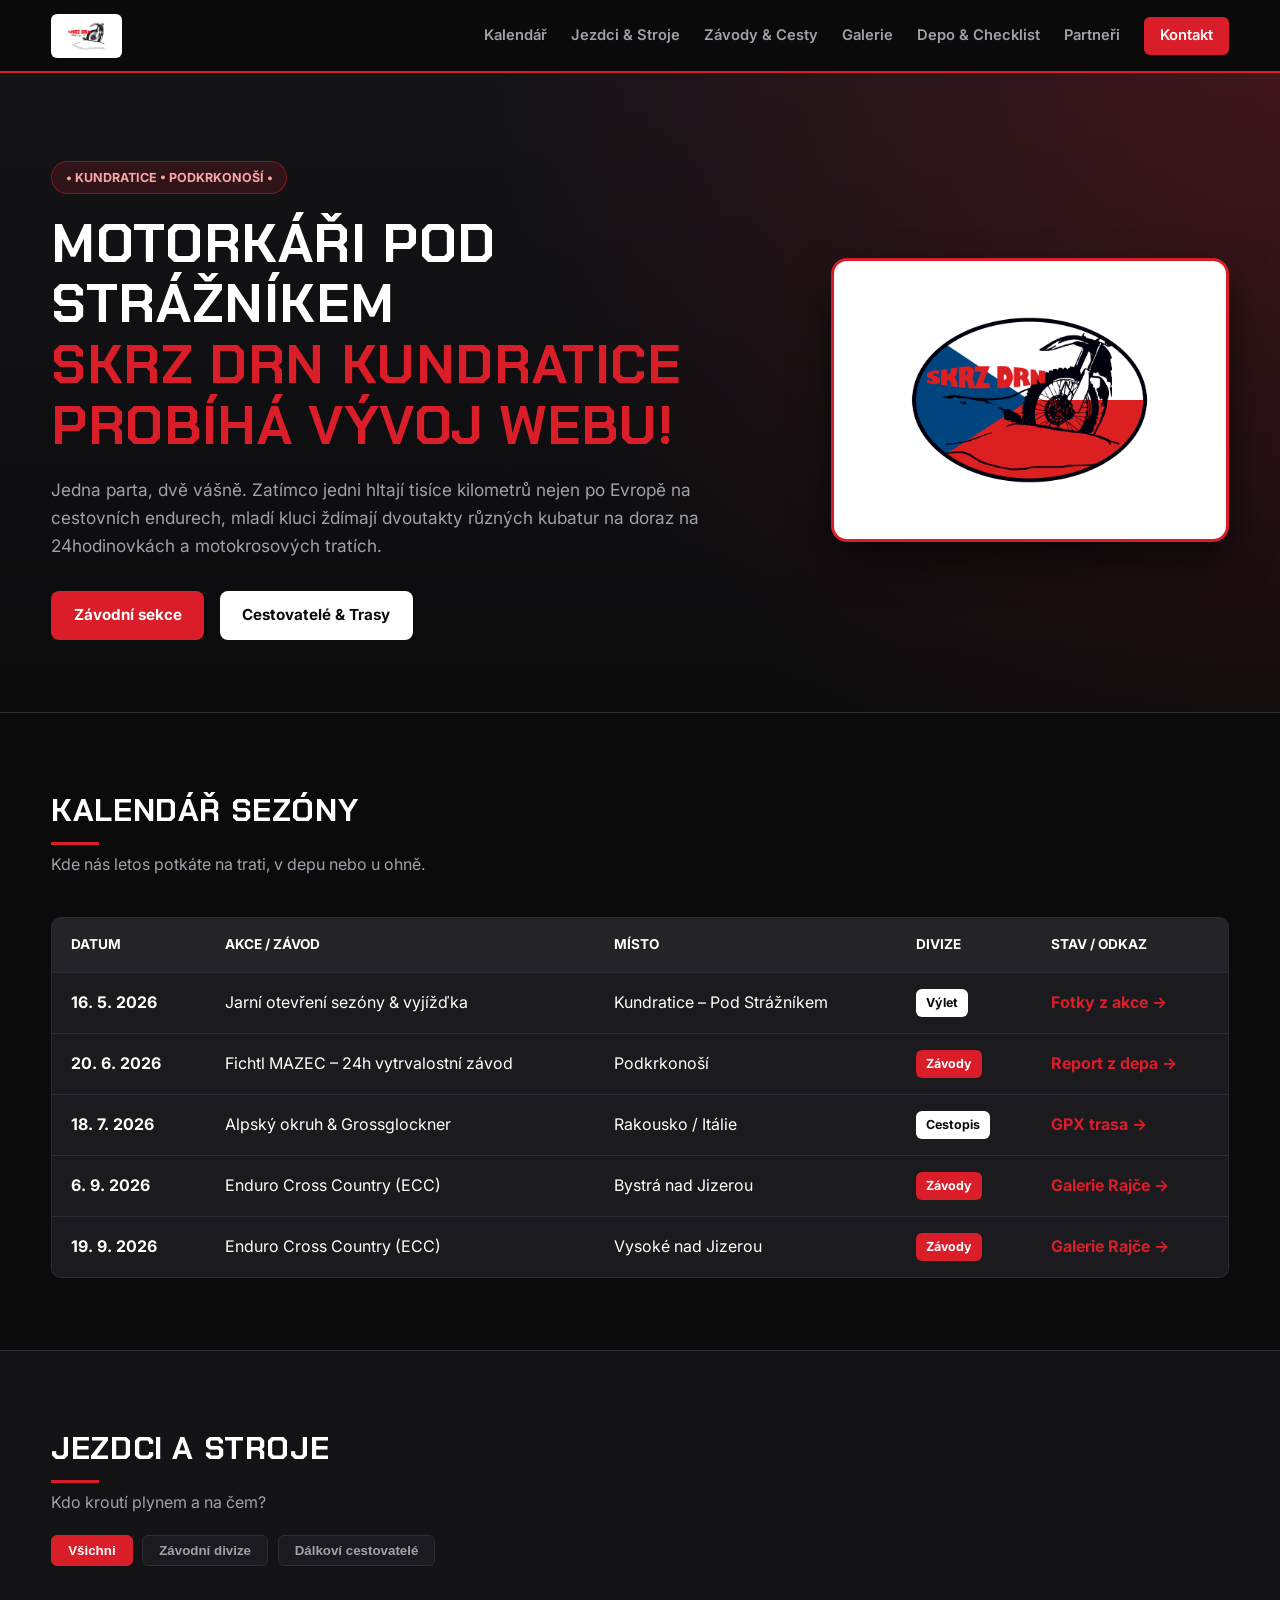
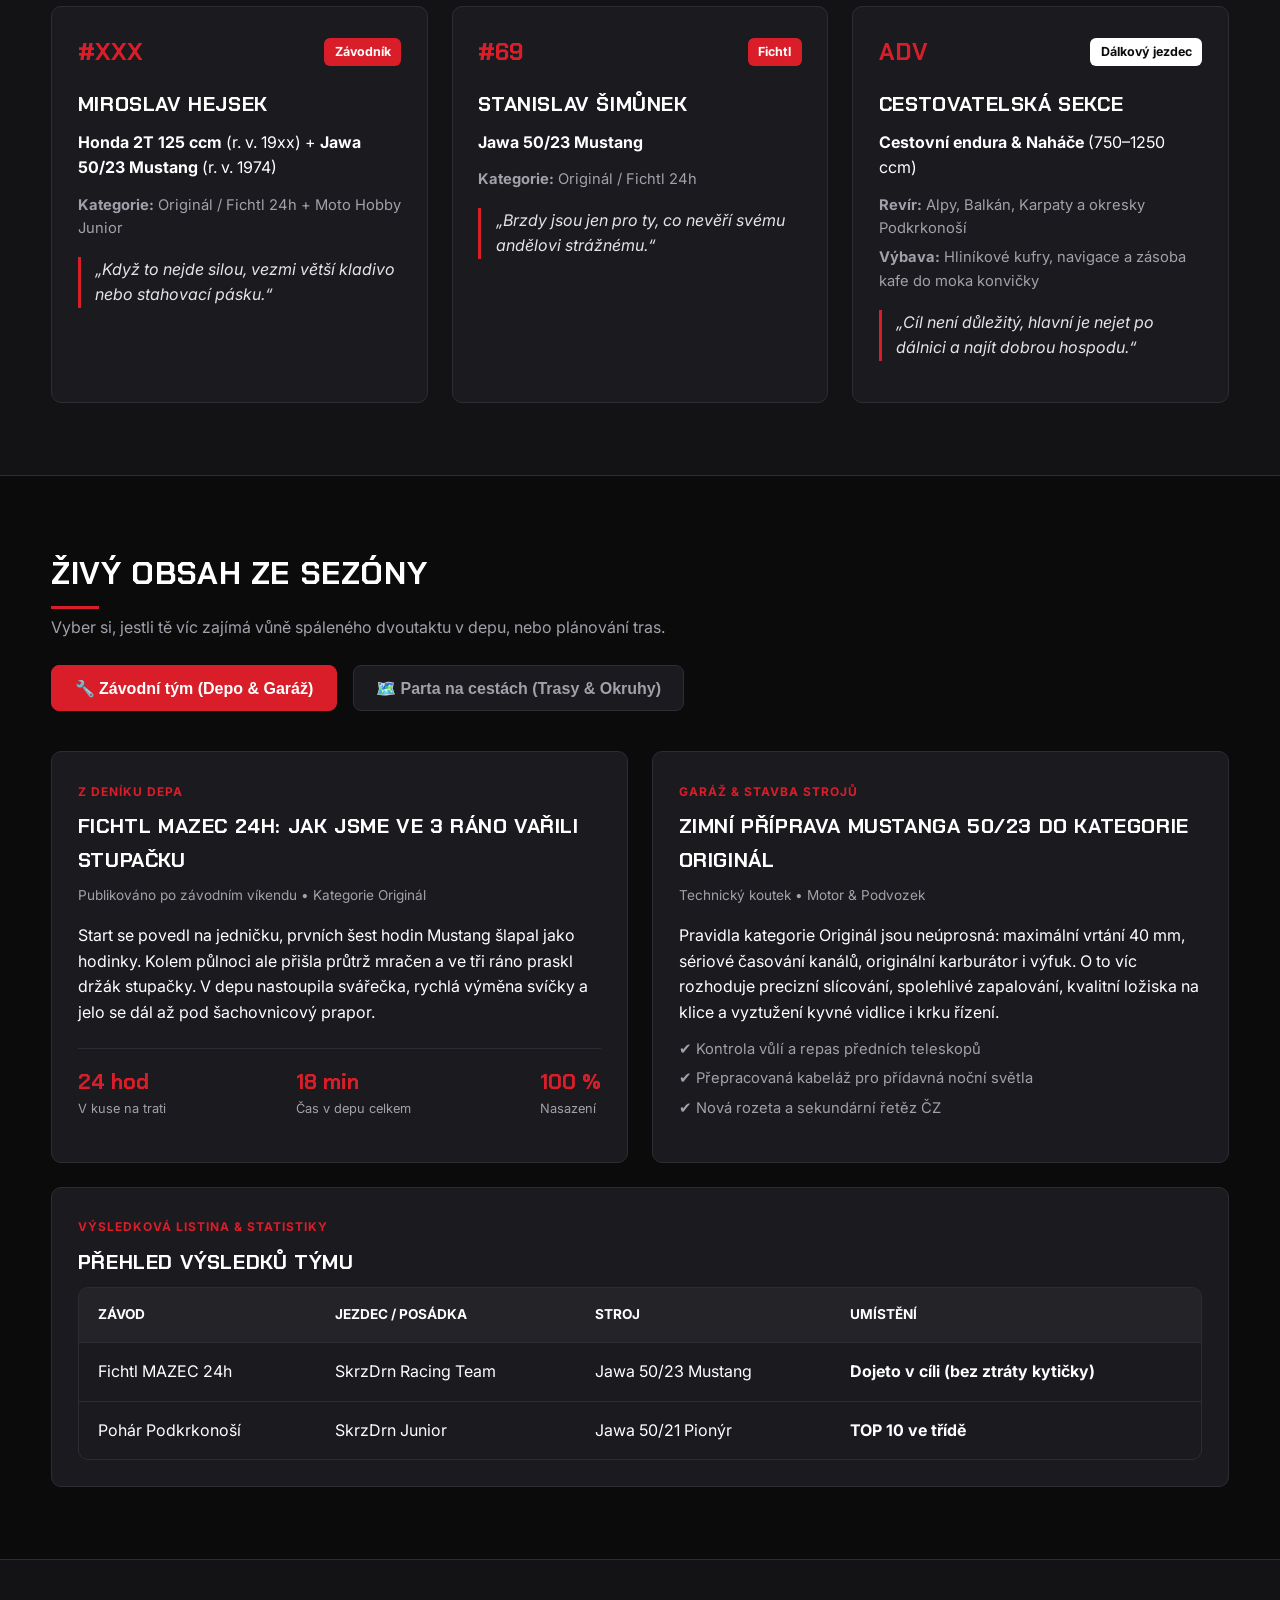
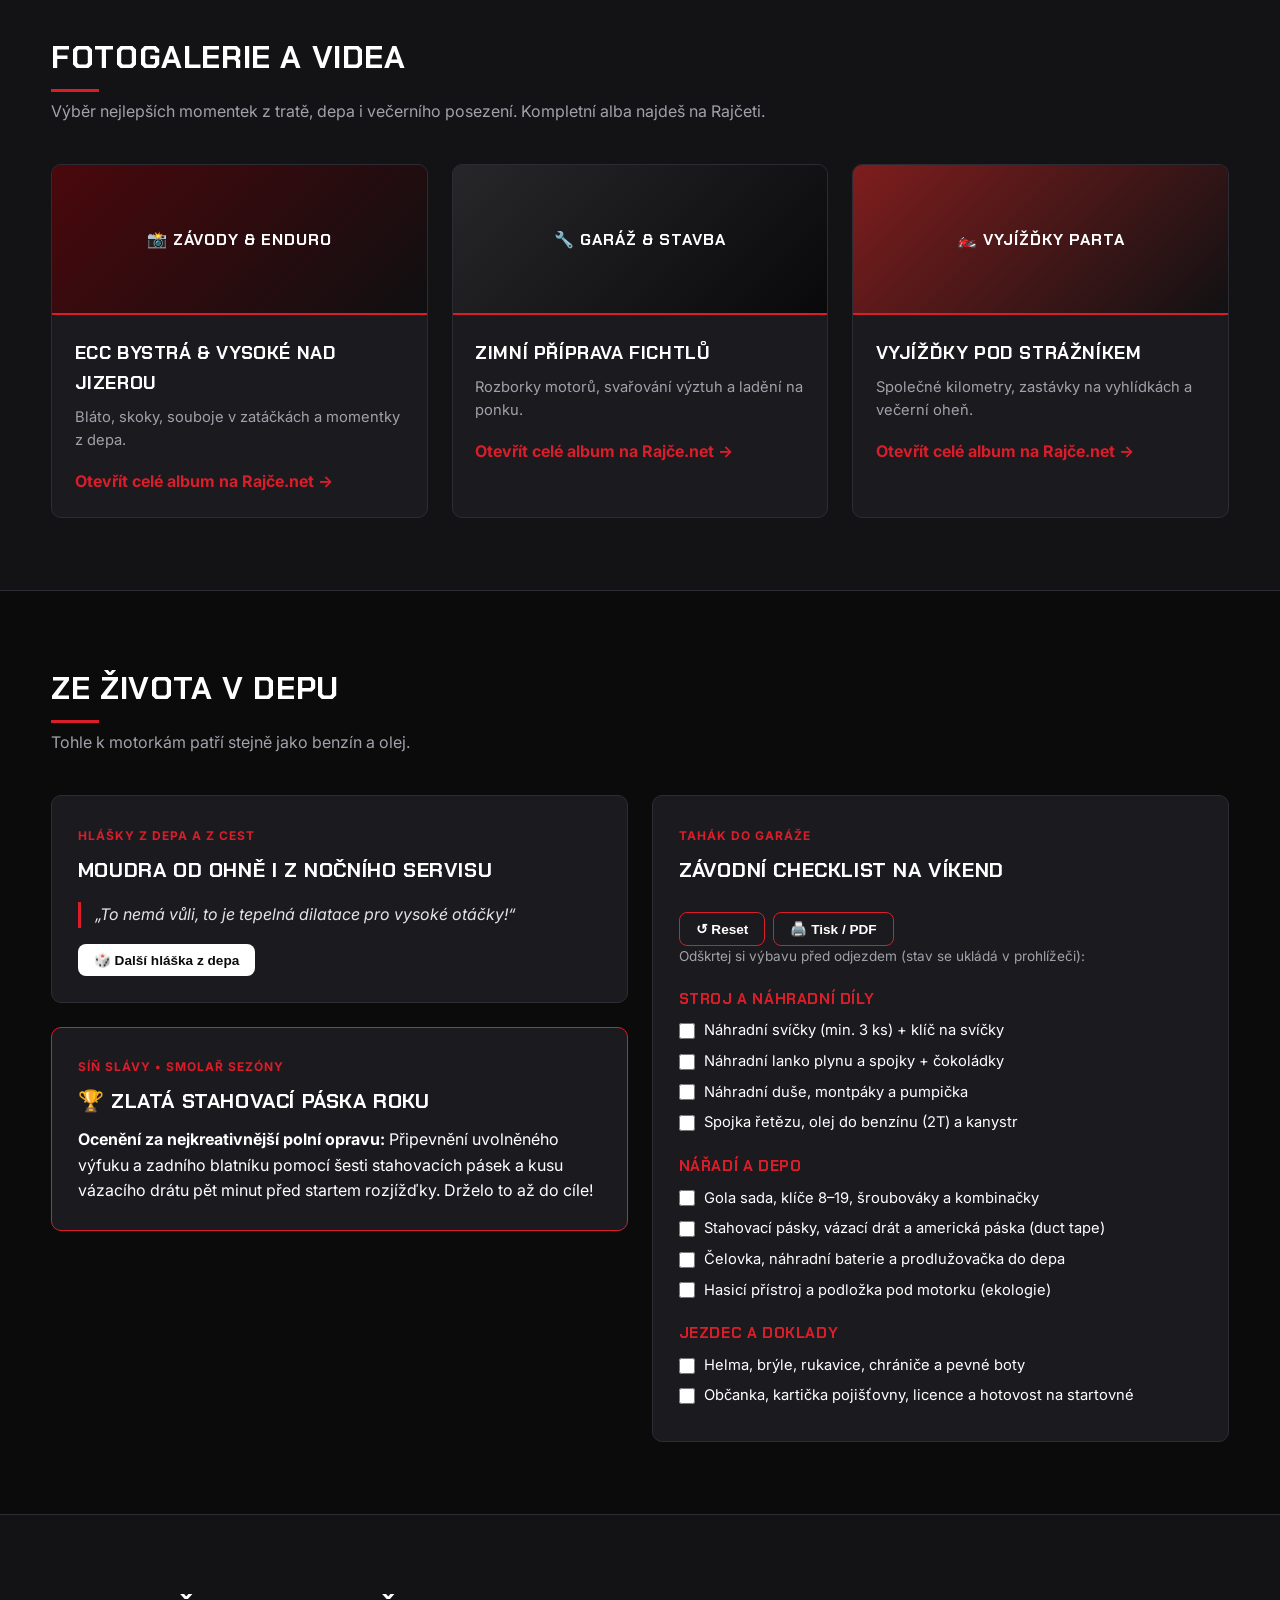
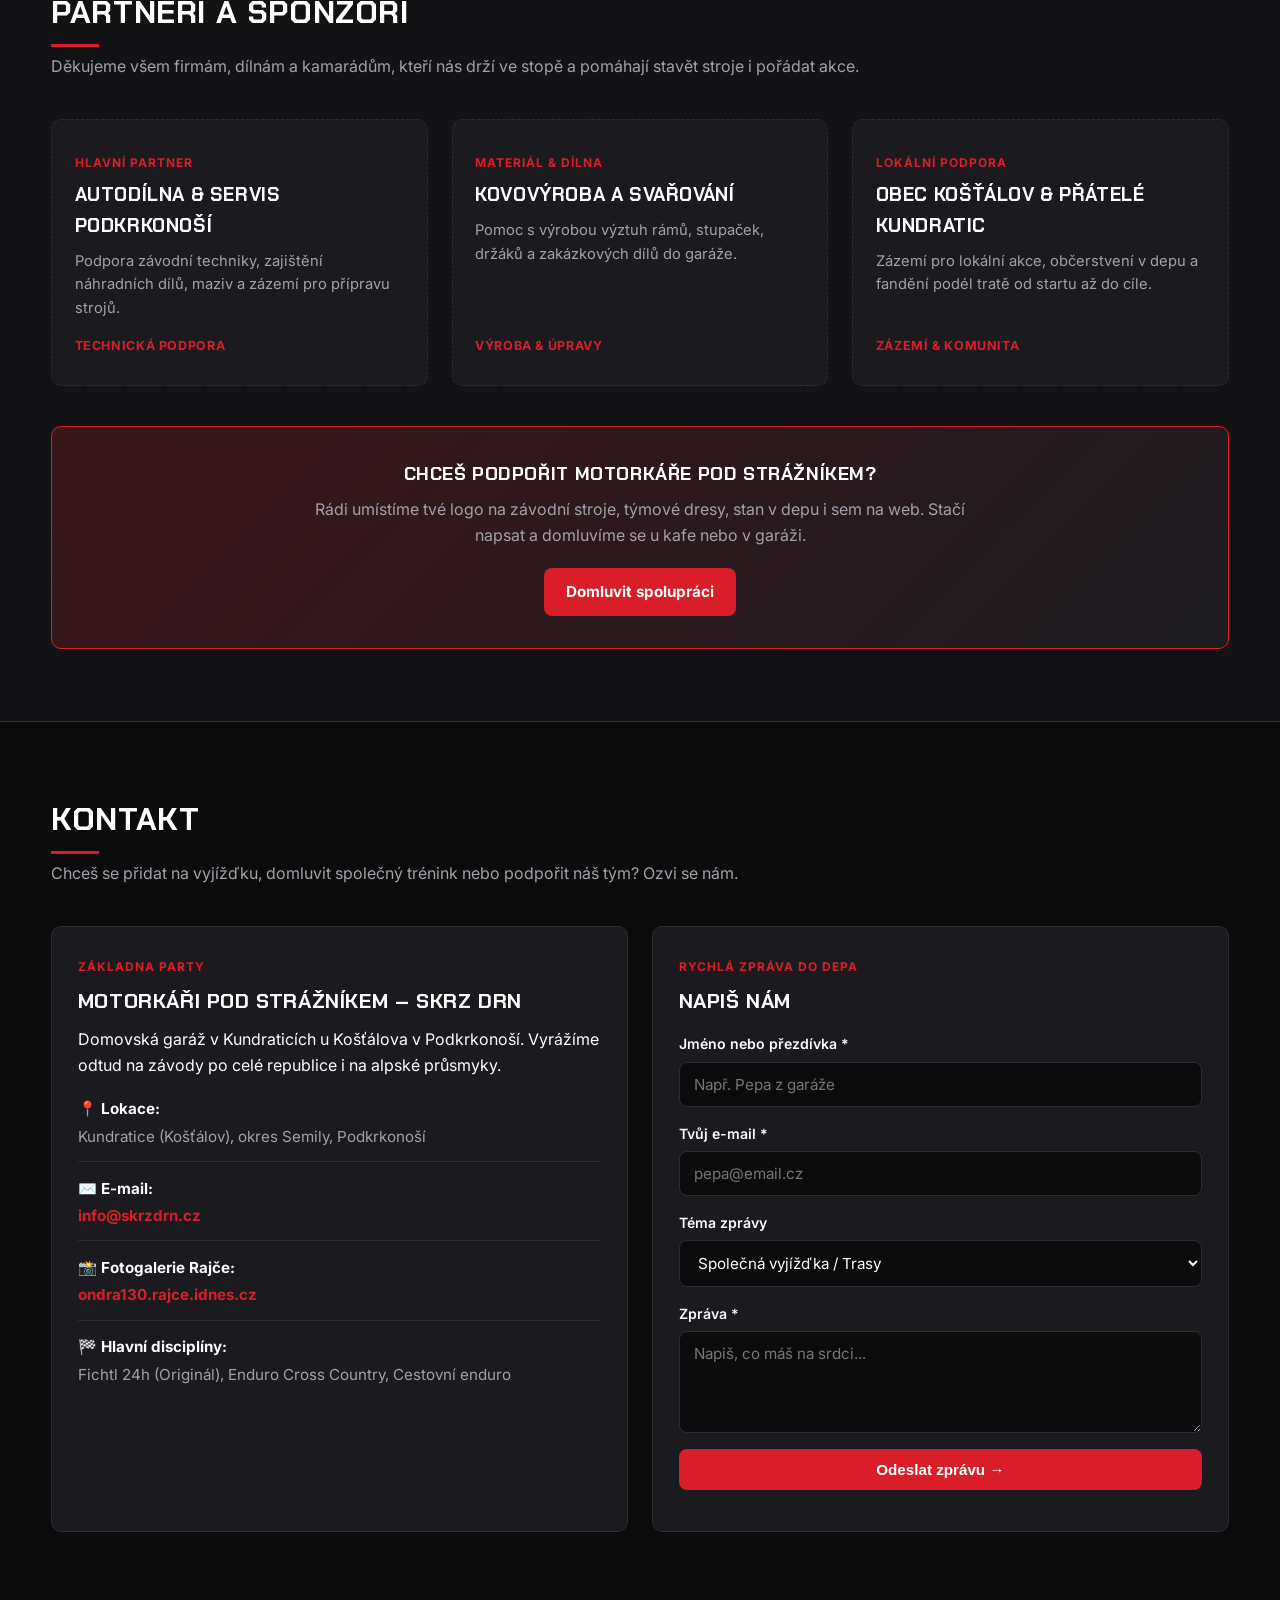
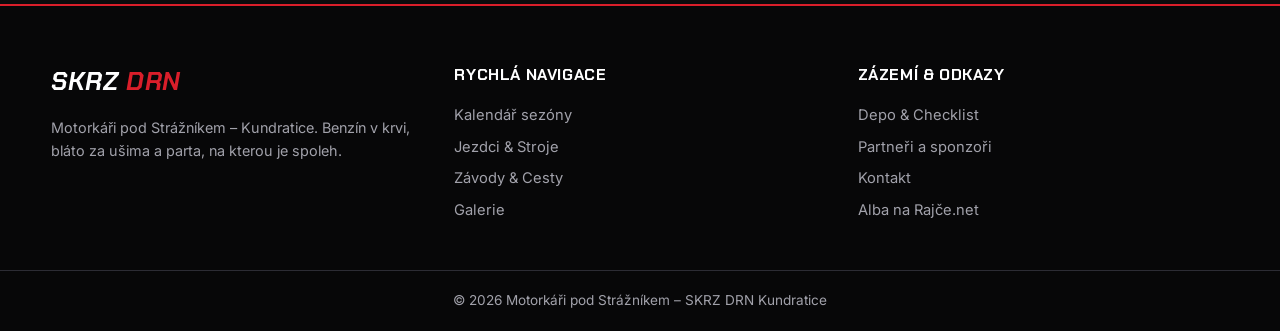
==== index.html @ 3e49a0ad "probíhá vývoj V2" ====
<!DOCTYPE html>
<html lang="cs">
<head>
    <meta charset="UTF-8">
    <meta name="viewport" content="width=device-width, initial-scale=1.0">
    <title>Motorkáři pod Strážníkem | SKRZ DRN Kundratice</title>
    <meta name="description" content="Oficiální web party Motorkáři pod Strážníkem – SKRZ DRN Kundratice. Závody Fichtlů, enduro, daleké výlety, garáž a příběhy z depa.">
    <link rel="icon" type="image/png" href="img/logo-straznik.png">
    <link rel="stylesheet" href="style.css">
    <link rel="preconnect" href="https://fonts.googleapis.com">
    <link rel="preconnect" href="https://fonts.gstatic.com" crossorigin>
    <link href="https://fonts.googleapis.com/css2?family=Chakra+Petch:ital,wght@0,600;0,700;1,700&family=Inter:wght@400;500;600;700&display=swap" rel="stylesheet">
</head>
<body>

    <!-- Navigace -->
    <header class="navbar">
        <div class="container nav-container">
            <a href="#" class="logo">
                <img src="img/logo_skrzdrn.png" alt="SKRZ DRN" class="nav-logo-img" onerror="this.style.display='none'; this.nextElementSibling.style.display='flex';">
                <div class="logo-fallback" style="display: none;">
                    <span class="logo-tag">SKRZ <span class="red">DRN</span></span>
                    <span class="logo-sub">MOTORKÁŘI POD STRÁŽNÍKEM</span>
                </div>
            </a>
            <button class="menu-toggle" id="menuToggle" aria-label="Otevřít menu">☰</button>
            <nav class="nav-links" id="navLinks">
                <a href="#kalendar">Kalendář</a>
                <a href="#jezdci">Jezdci &amp; Stroje</a>
                <a href="#aktivity">Závody &amp; Cesty</a>
                <a href="#galerie">Galerie</a>
                <a href="#oziveni">Depo &amp; Checklist</a>
                <a href="#partneri">Partneři</a>
                <a href="#kontakt" class="btn-nav">Kontakt</a>
            </nav>
        </div>
    </header>

    <!-- Úvodní sekce (Hero) s hlavním logem Motorkáři pod Strážníkem -->
    <section class="hero">
        <div class="container hero-grid">
            <div class="hero-content">
                <span class="badge">• KUNDRATICE • PODKRKONOŠÍ •</span>
                <h1>MOTORKÁŘI POD STRÁŽNÍKEM<br><span class="accent">SKRZ DRN KUNDRATICE</span><span class="accent"> Probíhá  vývoj webu!</span></h1>
                <p class="hero-lead">
                    Jedna parta, dvě vášně. Zatímco jedni hltají tisíce kilometrů nejen po Evropě na cestovních endurech, 
                    mladí kluci ždímají dvoutakty různých kubatur na doraz na 24hodinovkách a motokrosových tratích.
                </p>
                <div class="hero-buttons">
                    <a href="#aktivity" class="btn btn-primary" onclick="switchTab('zavody')">Závodní sekce</a>
                    <a href="#aktivity" class="btn btn-secondary" onclick="switchTab('cesty')">Cestovatelé &amp; Trasy</a>
                </div>
            </div>

            <!-- Hlavní logo / vlajka -->
            <div class="hero-logo-box">
                <img src="img/vlajka_skrzdrn.png" alt="Motorkáři pod Strážníkem" class="hero-emblem" onerror="this.style.display='none'; this.nextElementSibling.style.display='block';">
                <div class="logo-fallback" style="display: none; text-align: center;">
                    <span class="logo-tag" style="font-size: 2rem; color: #0b0b0c;">SKRZ <span class="red">DRN</span></span>
                    <span class="logo-sub" style="color: #0b0b0c;">KUNDRATICE</span>
                </div>
            </div>
        </div>
    </section>

    <!-- 1. SPOLEČNÝ ZÁKLAD: Kalendář sezóny -->
    <section id="kalendar" class="section">
        <div class="container">
            <div class="section-header">
                <h2>Kalendář sezóny</h2>
                <p>Kde nás letos potkáte na trati, v depu nebo u ohně.</p>
            </div>

            <div class="table-wrapper">
                <table class="race-table">
                    <thead>
                        <tr>
                            <th>Datum</th>
                            <th>Akce / Závod</th>
                            <th>Místo</th>
                            <th>Divize</th>
                            <th>Stav / Odkaz</th>
                        </tr>
                    </thead>
                    <tbody>
                        <tr>
                            <td><strong>16. 5. 2026</strong></td>
                            <td>Jarní otevření sezóny &amp; vyjížďka</td>
                            <td>Kundratice – Pod Strážníkem</td>
                            <td><span class="tag tag-trip">Výlet</span></td>
                            <td><a href="#galerie" class="table-link">Fotky z akce →</a></td>
                        </tr>
                        <tr>
                            <td><strong>20. 6. 2026</strong></td>
                            <td>Fichtl MAZEC – 24h vytrvalostní závod</td>
                            <td>Podkrkonoší</td>
                            <td><span class="tag tag-race">Závody</span></td>
                            <td><a href="#aktivity" class="table-link" onclick="switchTab('zavody')">Report z depa →</a></td>
                        </tr>
                        <tr>
                            <td><strong>18. 7. 2026</strong></td>
                            <td>Alpský okruh &amp; Grossglockner</td>
                            <td>Rakousko / Itálie</td>
                            <td><span class="tag tag-trip">Cestopis</span></td>
                            <td><a href="#aktivity" class="table-link" onclick="switchTab('cesty')">GPX trasa →</a></td>
                        </tr>
                        <tr>
                            <td><strong>6. 9. 2026</strong></td>
                            <td>Enduro Cross Country (ECC)</td>
                            <td>Bystrá nad Jizerou</td>
                            <td><span class="tag tag-race">Závody</span></td>
                            <td><a href="https://ondra130.rajce.idnes.cz/" target="_blank" rel="noopener" class="table-link">Galerie Rajče →</a></td>
                        </tr>
                        <tr>
                            <td><strong>19. 9. 2026</strong></td>
                            <td>Enduro Cross Country (ECC)</td>
                            <td>Vysoké nad Jizerou</td>
                            <td><span class="tag tag-race">Závody</span></td>
                            <td><a href="https://ondra130.rajce.idnes.cz/" target="_blank" rel="noopener" class="table-link">Galerie Rajče →</a></td>
                        </tr>
                    </tbody>
                </table>
            </div>
        </div>
    </section>

    <!-- 1. SPOLEČNÝ ZÁKLAD: Profily jezdců a strojů -->
    <section id="jezdci" class="section section-dark">
        <div class="container">
            <div class="section-header">
                <h2>Jezdci a stroje</h2>
                <p>Kdo kroutí plynem a na čem?</p>
                <div class="filter-bar" role="group" aria-label="Filtr jezdců">
                    <button type="button" class="filter-btn active" data-filter="all">Všichni</button>
                    <button type="button" class="filter-btn" data-filter="zavodnik">Závodní divize</button>
                    <button type="button" class="filter-btn" data-filter="cestovatel">Dálkoví cestovatelé</button>
                </div>
            </div>

            <div class="grid-3" id="ridersGrid">
                <!-- Karta 1 -->
                <article class="card rider-card" data-category="zavodnik">
                    <div class="card-top">
                        <span class="race-number">#XXX</span>
                        <span class="tag tag-race">Závodník</span>
                    </div>
                    <h3>Miroslav Hejsek</h3>
                    <p class="bike-model"><strong>Honda 2T 125 ccm</strong> (r. v. 19xx) + <strong>Jawa 50/23 Mustang</strong> (r. v. 1974)</p>
                    <ul class="specs-list">
                        <li><strong>Kategorie:</strong> Originál / Fichtl 24h + Moto Hobby Junior</li>
                    </ul>
                    <blockquote class="rider-quote">„Když to nejde silou, vezmi větší kladivo nebo stahovací pásku.“</blockquote>
                </article>

                <!-- Karta 2 -->
                <article class="card rider-card" data-category="zavodnik">
                    <div class="card-top">
                        <span class="race-number">#69</span>
                        <span class="tag tag-race">Fichtl</span>
                    </div>
                    <h3>Stanislav Šimůnek</h3>
                    <p class="bike-model"><strong>Jawa 50/23 Mustang</strong></p>
                    <ul class="specs-list">
                        <li><strong>Kategorie:</strong> Originál / Fichtl 24h</li>
                    </ul>
                    <blockquote class="rider-quote">„Brzdy jsou jen pro ty, co nevěří svému andělovi strážnému.“</blockquote>
                </article>

                <!-- Karta 3 -->
                <article class="card rider-card" data-category="cestovatel">
                    <div class="card-top">
                        <span class="race-number">ADV</span>
                        <span class="tag tag-trip">Dálkový jezdec</span>
                    </div>
                    <h3>Cestovatelská sekce</h3>
                    <p class="bike-model"><strong>Cestovní endura &amp; Naháče</strong> (750–1250 ccm)</p>
                    <ul class="specs-list">
                        <li><strong>Revír:</strong> Alpy, Balkán, Karpaty a okresky Podkrkonoší</li>
                        <li><strong>Výbava:</strong> Hliníkové kufry, navigace a zásoba kafe do moka konvičky</li>
                    </ul>
                    <blockquote class="rider-quote">„Cíl není důležitý, hlavní je nejet po dálnici a najít dobrou hospodu.“</blockquote>
                </article>
            </div>
        </div>
    </section>

    <!-- 2. & 3. PŘEPÍNACÍ SEKCE: Závodní tým VS Cestovatelé -->
    <section id="aktivity" class="section">
        <div class="container">
            <div class="section-header">
                <div class="section-header-flex">
                    <div>
                        <h2>Živý obsah ze sezóny</h2>
                        <p>Vyber si, jestli tě víc zajímá vůně spáleného dvoutaktu v depu, nebo plánování tras.</p>
                    </div>
                    <img src="img/logo-oval.png" alt="SKRZ DRN Závodní divize" class="section-badge-logo" onerror="this.style.display='none';">
                </div>
                
                <div class="tabs-nav" role="tablist">
                    <button type="button" role="tab" aria-selected="true" class="tab-btn active" id="tab-btn-zavody" data-tab="zavody">🔧 Závodní tým (Depo &amp; Garáž)</button>
                    <button type="button" role="tab" aria-selected="false" class="tab-btn" id="tab-btn-cesty" data-tab="cesty">🗺️ Parta na cestách (Trasy &amp; Okruhy)</button>
                </div>
            </div>

            <!-- OBSAH TABU 1: ZÁVODY -->
            <div class="tab-content active" id="tab-zavody" role="tabpanel">
                <div class="grid-2">
                    <!-- Z deníku depa -->
                    <div class="card">
                        <span class="card-label">Z DENÍKU DEPA</span>
                        <h3>Fichtl MAZEC 24h: Jak jsme ve 3 ráno vařili stupačku</h3>
                        <p class="meta">Publikováno po závodním víkendu • Kategorie Originál</p>
                        <p>
                            Start se povedl na jedničku, prvních šest hodin Mustang šlapal jako hodinky. 
                            Kolem půlnoci ale přišla průtrž mračen a ve tři ráno praskl držák stupačky. 
                            V depu nastoupila svářečka, rychlá výměna svíčky a jelo se dál až pod šachovnicový prapor.
                        </p>
                        <div class="stat-row">
                            <div><strong>24 hod</strong><span>V kuse na trati</span></div>
                            <div><strong>18 min</strong><span>Čas v depu celkem</span></div>
                            <div><strong>100 %</strong><span>Nasazení</span></div>
                        </div>
                    </div>

                    <!-- Garáž a stavba strojů -->
                    <div class="card">
                        <span class="card-label">GARÁŽ &amp; STAVBA STROJŮ</span>
                        <h3>Zimní příprava Mustanga 50/23 do kategorie Originál</h3>
                        <p class="meta">Technický koutek • Motor &amp; Podvozek</p>
                        <p>
                            Pravidla kategorie Originál jsou neúprosná: maximální vrtání 40 mm, sériové časování kanálů, 
                            originální karburátor i výfuk. O to víc rozhoduje precizní slícování, spolehlivé zapalování, 
                            kvalitní ložiska na klice a vyztužení kyvné vidlice i krku řízení.
                        </p>
                        <ul class="specs-list">
                            <li>✔ Kontrola vůlí a repas předních teleskopů</li>
                            <li>✔ Přepracovaná kabeláž pro přídavná noční světla</li>
                            <li>✔ Nová rozeta a sekundární řetěz ČZ</li>
                        </ul>
                    </div>
                </div>

                <!-- Výsledková listina -->
                <div class="card mt-2">
                    <span class="card-label">VÝSLEDKOVÁ LISTINA &amp; STATISTIKY</span>
                    <h3>Přehled výsledků týmu</h3>
                    <div class="table-wrapper">
                        <table class="race-table compact">
                            <thead>
                                <tr>
                                    <th>Závod</th>
                                    <th>Jezdec / Posádka</th>
                                    <th>Stroj</th>
                                    <th>Umístění</th>
                                </tr>
                            </thead>
                            <tbody>
                                <tr>
                                    <td>Fichtl MAZEC 24h</td>
                                    <td>SkrzDrn Racing Team</td>
                                    <td>Jawa 50/23 Mustang</td>
                                    <td><strong>Dojeto v cíli (bez ztráty kytičky)</strong></td>
                                </tr>
                                <tr>
                                    <td>Pohár Podkrkonoší</td>
                                    <td>SkrzDrn Junior</td>
                                    <td>Jawa 50/21 Pionýr</td>
                                    <td><strong>TOP 10 ve třídě</strong></td>
                                </tr>
                            </tbody>
                        </table>
                    </div>
                </div>
            </div>

            <!-- OBSAH TABU 2: CESTY -->
            <div class="tab-content" id="tab-cesty" role="tabpanel">
                <div class="grid-3">
                    <!-- Trasy GPX -->
                    <div class="card">
                        <span class="card-label">TRASY &amp; TIPY (GPX)</span>
                        <h3>Krkonošský &amp; Jizerský okruh (185 km)</h3>
                        <p class="meta">Asfalt • Zatáčkovité okresky • Minimální provoz</p>
                        <p>
                            Start v Kundraticích, přes Semily, Vysoké nad Jizerou, Souš, Smědavu a zpět přes Ještědský hřeben. 
                            Ideální půldenní vyjížďka s parádním povrchem.
                        </p>
                        <p class="tip-box"><strong>Tip na jídlo:</strong> Kiosk na Smědavě nebo hospůdka v Podkrkonoší.</p>
                        <a href="#" class="btn btn-outline btn-sm" onclick="alert('Nahraj svůj soubor trasa-krkonose.gpx do složky /gpx na GitHubu a propoj tento odkaz!'); return false;">⬇ Stáhnout trasu (.GPX)</a>
                    </div>

                    <!-- Hodnocení okruhů očima diváka -->
                    <div class="card">
                        <span class="card-label">OČIMA DIVÁKA</span>
                        <h3>Motokrosový areál Štikovská rokle (Nová Paka)</h3>
                        <p class="meta">Hodnocení trati a zázemí • ★★★★★</p>
                        <ul class="specs-list">
                            <li><strong>Parkování:</strong> Dostatek místa pro motorky i dodávky hned u areálu.</li>
                            <li><strong>Výhled na trať:</strong> Přírodní amfiteátr – vidíš téměř celý okruh z jednoho místa.</li>
                            <li><strong>Zázemí:</strong> Klasické klobásy, pivo i místo na postavení stanu.</li>
                        </ul>
                    </div>

                    <!-- Cestopisy -->
                    <div class="card">
                        <span class="card-label">CESTOPIS &amp; DENÍK Z CEST</span>
                        <h3>4 dny v sedle: Cesta na jih a zpět</h3>
                        <p class="meta">1 650 km • 4 motorky • 1 prasklé lanko</p>
                        <p>
                            Vyrazili jsme v pátek za rozbřesku. První den déšť u Budějovic, druhý den nekonečné serpentiny 
                            a spaní pod širákem. Cestou zpět jsme řešili povolený řetěz na benzínce, ale domů jsme dorazili všichni po ose.
                        </p>
                    </div>
                </div>
            </div>
        </div>
    </section>

    <!-- 1. SPOLEČNÝ ZÁKLAD: Fotogalerie a videa -->
    <section id="galerie" class="section section-dark">
        <div class="container">
            <div class="section-header">
                <h2>Fotogalerie a videa</h2>
                <p>Výběr nejlepších momentek z tratě, depa i večerního posezení. Kompletní alba najdeš na Rajčeti.</p>
            </div>

            <div class="grid-3">
                <div class="gallery-card">
                    <div class="gallery-thumb" style="background: linear-gradient(135deg, #4a080c, #0f0f11);">
                        <span>📸 ZÁVODY &amp; ENDURO</span>
                    </div>
                    <div class="gallery-body">
                        <h3>ECC Bystrá &amp; Vysoké nad Jizerou</h3>
                        <p>Bláto, skoky, souboje v zatáčkách a momentky z depa.</p>
                        <a href="https://ondra130.rajce.idnes.cz/" target="_blank" rel="noopener" class="table-link">Otevřít celé album na Rajče.net →</a>
                    </div>
                </div>

                <div class="gallery-card">
                    <div class="gallery-thumb" style="background: linear-gradient(135deg, #27272a, #09090b);">
                        <span>🔧 GARÁŽ &amp; STAVBA</span>
                    </div>
                    <div class="gallery-body">
                        <h3>Zimní příprava Fichtlů</h3>
                        <p>Rozborky motorů, svařování výztuh a ladění na ponku.</p>
                        <a href="https://ondra130.rajce.idnes.cz/" target="_blank" rel="noopener" class="table-link">Otevřít celé album na Rajče.net →</a>
                    </div>
                </div>

                <div class="gallery-card">
                    <div class="gallery-thumb" style="background: linear-gradient(135deg, #7f1d1d, #111113);">
                        <span>🏍️ VYJÍŽĎKY PARTA</span>
                    </div>
                    <div class="gallery-body">
                        <h3>Vyjížďky pod Strážníkem</h3>
                        <p>Společné kilometry, zastávky na vyhlídkách a večerní oheň.</p>
                        <a href="https://ondra130.rajce.idnes.cz/" target="_blank" rel="noopener" class="table-link">Otevřít celé album na Rajče.net →</a>
                    </div>
                </div>
            </div>
        </div>
    </section>

    <!-- 4. NÁPADY NA OŽIVENÍ: Hlášky, Smolař sezóny, Závodní checklist -->
    <section id="oziveni" class="section">
        <div class="container">
            <div class="section-header">
                <h2>Ze života v depu</h2>
                <p>Tohle k motorkám patří stejně jako benzín a olej.</p>
            </div>

            <div class="grid-2">
                <!-- Levý sloupec: Hlášky + Smolař sezóny -->
                <div class="stack">
                    <div class="card">
                        <span class="card-label">HLÁŠKY Z DEPA A Z CEST</span>
                        <h3>Moudra od ohně i z nočního servisu</h3>
                        <blockquote class="quote-box" id="quoteDisplay">
                            „To nemá vůli, to je tepelná dilatace pro vysoké otáčky!“
                        </blockquote>
                        <button type="button" class="btn btn-secondary btn-sm" onclick="nextQuote()">🎲 Další hláška z depa</button>
                    </div>

                    <div class="card trophy-card">
                        <span class="card-label">SÍŇ SLÁVY • SMOLAŘ SEZÓNY</span>
                        <h3>🏆 Zlatá stahovací páska roku</h3>
                        <p>
                            <strong>Ocenění za nejkreativnější polní opravu:</strong> Připevnění uvolněného výfuku a zadního blatníku 
                            pomocí šesti stahovacích pásek a kusu vázacího drátu pět minut před startem rozjížďky. Drželo to až do cíle!
                        </p>
                    </div>
                </div>

                <!-- Pravý sloupec: Závodní checklist -->
                <div class="card checklist-card" id="printableChecklist">
                    <div class="checklist-header">
                        <div>
                            <span class="card-label">TAHÁK DO GARÁŽE</span>
                            <h3>Závodní checklist na víkend</h3>
                        </div>
                        <div class="checklist-actions no-print">
                            <button type="button" class="btn btn-outline btn-sm" onclick="resetChecklist()">↺ Reset</button>
                            <button type="button" class="btn btn-outline btn-sm" onclick="window.print()">🖨️ Tisk / PDF</button>
                        </div>
                    </div>
                    <p class="meta">Odškrtej si výbavu před odjezdem (stav se ukládá v prohlížeči):</p>
                    
                    <div class="checklist-group">
                        <h4>Stroj a náhradní díly</h4>
                        <label><input type="checkbox" data-item="svicky"> Náhradní svíčky (min. 3 ks) + klíč na svíčky</label>
                        <label><input type="checkbox" data-item="lanka"> Náhradní lanko plynu a spojky + čokoládky</label>
                        <label><input type="checkbox" data-item="duse"> Náhradní duše, montpáky a pumpička</label>
                        <label><input type="checkbox" data-item="retez"> Spojka řetězu, olej do benzínu (2T) a kanystr</label>
                    </div>

                    <div class="checklist-group">
                        <h4>Nářadí a depo</h4>
                        <label><input type="checkbox" data-item="gola"> Gola sada, klíče 8–19, šroubováky a kombinačky</label>
                        <label><input type="checkbox" data-item="pasky"> Stahovací pásky, vázací drát a americká páska (duct tape)</label>
                        <label><input type="checkbox" data-item="svetlo"> Čelovka, náhradní baterie a prodlužovačka do depa</label>
                        <label><input type="checkbox" data-item="hasak"> Hasicí přístroj a podložka pod motorku (ekologie)</label>
                    </div>

                    <div class="checklist-group">
                        <h4>Jezdec a doklady</h4>
                        <label><input type="checkbox" data-item="helma"> Helma, brýle, rukavice, chrániče a pevné boty</label>
                        <label><input type="checkbox" data-item="doklady"> Občanka, kartička pojišťovny, licence a hotovost na startovné</label>
                    </div>
                </div>
            </div>
        </div>
    </section>

    <!-- 5. PARTNEŘI A SPONZOŘI -->
    <section id="partneri" class="section section-dark">
        <div class="container">
            <div class="section-header">
                <h2>Partneři a sponzoři</h2>
                <p>Děkujeme všem firmám, dílnám a kamarádům, kteří nás drží ve stopě a pomáhají stavět stroje i pořádat akce.</p>
            </div>

            <div class="partners-grid">
                <div class="partner-box">
                    <div>
                        <span class="card-label">HLAVNÍ PARTNER</span>
                        <h3>Autodílna &amp; Servis Podkrkonoší</h3>
                        <p>Podpora závodní techniky, zajištění náhradních dílů, maziv a zázemí pro přípravu strojů.</p>
                    </div>
                    <span class="sponsor-tag">Technická podpora</span>
                </div>

                <div class="partner-box">
                    <div>
                        <span class="card-label">MATERIÁL &amp; DÍLNA</span>
                        <h3>Kovovýroba a svařování</h3>
                        <p>Pomoc s výrobou výztuh rámů, stupaček, držáků a zakázkových dílů do garáže.</p>
                    </div>
                    <span class="sponsor-tag">Výroba &amp; Úpravy</span>
                </div>

                <div class="partner-box">
                    <div>
                        <span class="card-label">LOKÁLNÍ PODPORA</span>
                        <h3>Obec Košťálov &amp; Přátelé Kundratic</h3>
                        <p>Zázemí pro lokální akce, občerstvení v depu a fandění podél tratě od startu až do cíle.</p>
                    </div>
                    <span class="sponsor-tag">Zázemí &amp; Komunita</span>
                </div>
            </div>

            <div class="sponsor-cta">
                <h3>Chceš podpořit Motorkáře pod Strážníkem?</h3>
                <p>
                    Rádi umístíme tvé logo na závodní stroje, týmové dresy, stan v depu i sem na web. 
                    Stačí napsat a domluvíme se u kafe nebo v garáži.
                </p>
                <a href="#kontakt" class="btn btn-primary">Domluvit spolupráci</a>
            </div>
        </div>
    </section>

    <!-- 6. KONTAKT -->
    <section id="kontakt" class="section">
        <div class="container">
            <div class="section-header">
                <h2>Kontakt</h2>
                <p>Chceš se přidat na vyjížďku, domluvit společný trénink nebo podpořit náš tým? Ozvi se nám.</p>
            </div>

            <div class="grid-2">
                <!-- Kontaktní údaje -->
                <div class="card">
                    <span class="card-label">ZÁKLADNA PARTY</span>
                    <h3>Motorkáři pod Strážníkem – SKRZ DRN</h3>
                    <p>Domovská garáž v Kundraticích u Košťálova v Podkrkonoší. Vyrážíme odtud na závody po celé republice i na alpské průsmyky.</p>
                    
                    <ul class="contact-list">
                        <li>
                            <strong>📍 Lokace:</strong>
                            <span>Kundratice (Košťálov), okres Semily, Podkrkonoší</span>
                        </li>
                        <li>
                            <strong>✉️ E-mail:</strong>
                            <a href="mailto:info@skrzdrn.cz" class="table-link">info@skrzdrn.cz</a>
                        </li>
                        <li>
                            <strong>📸 Fotogalerie Rajče:</strong>
                            <a href="https://ondra130.rajce.idnes.cz/" target="_blank" rel="noopener" class="table-link">ondra130.rajce.idnes.cz</a>
                        </li>
                        <li>
                            <strong>🏁 Hlavní disciplíny:</strong>
                            <span>Fichtl 24h (Originál), Enduro Cross Country, Cestovní enduro</span>
                        </li>
                    </ul>
                </div>

                <!-- Kontaktní formulář -->
                <div class="card">
                    <span class="card-label">RYCHLÁ ZPRÁVA DO DEPA</span>
                    <h3>Napiš nám</h3>
                    <form id="contactForm" class="contact-form">
                        <div class="form-group">
                            <label for="contactName">Jméno nebo přezdívka *</label>
                            <input type="text" id="contactName" name="name" placeholder="Např. Pepa z garáže" required>
                        </div>

                        <div class="form-group">
                            <label for="contactEmail">Tvůj e-mail *</label>
                            <input type="email" id="contactEmail" name="email" placeholder="pepa@email.cz" required>
                        </div>

                        <div class="form-group">
                            <label for="contactTopic">Téma zprávy</label>
                            <select id="contactTopic" name="topic">
                                <option value="vyjizdka">Společná vyjížďka / Trasy</option>
                                <option value="zavody">Závody &amp; Depo</option>
                                <option value="sponzoring">Sponzoring &amp; Partnerství</option>
                                <option value="jine">Jiné</option>
                            </select>
                        </div>

                        <div class="form-group">
                            <label for="contactMessage">Zpráva *</label>
                            <textarea id="contactMessage" name="message" rows="4" placeholder="Napiš, co máš na srdci..." required></textarea>
                        </div>

                        <button type="submit" class="btn btn-primary">Odeslat zprávu →</button>
                        <p id="formFeedback" class="form-feedback" aria-live="polite"></p>
                    </form>
                </div>
            </div>
        </div>
    </section>

    <!-- Patička -->
    <footer class="footer">
        <div class="container footer-grid">
            <div>
                <span class="logo-tag">SKRZ <span class="red">DRN</span></span>
                <p class="footer-desc">Motorkáři pod Strážníkem – Kundratice. Benzín v krvi, bláto za ušima a parta, na kterou je spoleh.</p>
            </div>
            <div>
                <h4>Rychlá navigace</h4>
                <ul class="footer-links">
                    <li><a href="#kalendar">Kalendář sezóny</a></li>
                    <li><a href="#jezdci">Jezdci &amp; Stroje</a></li>
                    <li><a href="#aktivity">Závody &amp; Cesty</a></li>
                    <li><a href="#galerie">Galerie</a></li>
                </ul>
            </div>
            <div>
                <h4>Zázemí &amp; Odkazy</h4>
                <ul class="footer-links">
                    <li><a href="#oziveni">Depo &amp; Checklist</a></li>
                    <li><a href="#partneri">Partneři a sponzoři</a></li>
                    <li><a href="#kontakt">Kontakt</a></li>
                    <li><a href="https://ondra130.rajce.idnes.cz/" target="_blank" rel="noopener">Alba na Rajče.net</a></li>
                </ul>
            </div>
        </div>
        <div class="footer-bottom">
            <div class="container">
                © 2026 Motorkáři pod Strážníkem – SKRZ DRN Kundratice
            </div>
        </div>
    </footer>

    <script src="script.js"></script>
</body>
</html>
---- style.css ----
:root {
    --bg-main: #0b0b0c;
    --bg-secondary: #131316;
    --bg-card: #1a1a1f;
    --border-color: #2c2c34;
    --text-main: #ffffff;
    --text-muted: #a1a1aa;
    --red: #d91e2a;
    --red-dark: #b0151f;
    --white: #ffffff;
    --radius: 10px;
}

* {
    box-sizing: border-box;
    margin: 0;
    padding: 0;
}

html {
    scroll-behavior: smooth;
}

body {
    font-family: 'Inter', sans-serif;
    background-color: var(--bg-main);
    color: var(--text-main);
    line-height: 1.6;
}

h1, h2, h3, h4, .logo-tag {
    font-family: 'Chakra Petch', sans-serif;
    text-transform: uppercase;
    letter-spacing: 0.6px;
}

.red {
    color: var(--red);
}

.container {
    width: 92%;
    max-width: 1180px;
    margin: 0 auto;
}

/* Navigace */
.navbar {
    position: sticky;
    top: 0;
    z-index: 1000;
    background: rgba(11, 11, 12, 0.95);
    backdrop-filter: blur(10px);
    border-bottom: 2px solid var(--red);
}

.nav-container {
    display: flex;
    justify-content: space-between;
    align-items: center;
    padding: 0.85rem 0;
}

.logo {
    text-decoration: none;
    display: flex;
    flex-direction: column;
    line-height: 1.1;
}

.nav-logo-img {
    height: 44px;
    width: auto;
    object-fit: contain;
    background: var(--white);
    padding: 4px 10px;
    border-radius: 6px;
}

.logo-fallback {
    flex-direction: column;
}

.logo-tag {
    font-size: 1.6rem;
    font-weight: 700;
    font-style: italic;
    color: var(--white);
}

.logo-sub {
    font-size: 0.72rem;
    font-weight: 700;
    color: var(--text-muted);
    letter-spacing: 1.4px;
}

.nav-links {
    display: flex;
    align-items: center;
    gap: 1.5rem;
}

.nav-links a {
    color: var(--text-muted);
    text-decoration: none;
    font-size: 0.92rem;
    font-weight: 600;
    transition: color 0.2s;
}

.nav-links a:hover {
    color: var(--white);
}

.btn-nav {
    background: var(--red);
    color: var(--white) !important;
    padding: 0.45rem 1rem;
    border-radius: 6px;
}

.btn-nav:hover {
    background: var(--red-dark);
}

.menu-toggle {
    display: none;
    background: none;
    border: 1px solid var(--border-color);
    color: var(--white);
    font-size: 1.4rem;
    padding: 0.25rem 0.6rem;
    border-radius: 6px;
    cursor: pointer;
}

/* Hero sekce */
.hero {
    position: relative;
    padding: 5.5rem 0 4.5rem;
    background: radial-gradient(circle at top right, rgba(217, 30, 42, 0.22), transparent 55%),
                linear-gradient(180deg, #141418 0%, var(--bg-main) 100%);
    border-bottom: 1px solid var(--border-color);
}

.hero-grid {
    display: grid;
    grid-template-columns: 1.3fr 0.7fr;
    gap: 2.5rem;
    align-items: center;
}

.badge {
    display: inline-block;
    background: rgba(217, 30, 42, 0.15);
    border: 1px solid rgba(217, 30, 42, 0.5);
    color: #fca5a5;
    font-size: 0.78rem;
    font-weight: 700;
    padding: 0.35rem 0.85rem;
    border-radius: 999px;
    margin-bottom: 1.2rem;
}

.hero h1 {
    font-size: clamp(2.1rem, 4.5vw, 3.4rem);
    line-height: 1.12;
    margin-bottom: 1.2rem;
    color: var(--white);
}

.hero h1 .accent {
    color: var(--red);
}

.hero-lead {
    max-width: 650px;
    font-size: 1.08rem;
    color: var(--text-muted);
    margin-bottom: 2rem;
}

.hero-buttons {
    display: flex;
    flex-wrap: wrap;
    gap: 1rem;
}

.hero-logo-box {
    display: flex;
    justify-content: center;
    align-items: center;
    background: var(--white);
    border: 3px solid var(--red);
    border-radius: 16px;
    padding: 1.5rem;
    box-shadow: 0 20px 40px rgba(0, 0, 0, 0.6);
}

.hero-emblem {
    max-width: 100%;
    max-height: 230px;
    height: auto;
    display: block;
}

.hero-emblem-svg {
    width: 100%;
    max-width: 320px;
    background: var(--bg-main);
    border-radius: 10px;
    padding: 0.5rem;
}

/* Tlačítka */
.btn {
    display: inline-block;
    padding: 0.75rem 1.4rem;
    border-radius: 8px;
    font-weight: 700;
    text-decoration: none;
    cursor: pointer;
    border: none;
    transition: all 0.2s;
    font-size: 0.95rem;
}

.btn-primary {
    background: var(--red);
    color: var(--white);
}

.btn-primary:hover {
    background: var(--red-dark);
}

.btn-secondary {
    background: var(--white);
    color: var(--bg-main);
}

.btn-secondary:hover {
    background: #e4e4e7;
}

.btn-outline {
    background: transparent;
    color: var(--white);
    border: 1px solid var(--red);
}

.btn-outline:hover {
    background: rgba(217, 30, 42, 0.18);
}

.btn-sm {
    padding: 0.5rem 1rem;
    font-size: 0.85rem;
}

.btn-link {
    background: none;
    border: none;
    color: var(--text-muted);
    text-decoration: underline;
    cursor: pointer;
    font-size: 0.85rem;
    margin-top: 1rem;
}

/* Sekce */
.section {
    padding: 4.5rem 0;
}

.section-dark {
    background-color: var(--bg-secondary);
    border-top: 1px solid var(--border-color);
    border-bottom: 1px solid var(--border-color);
}

.section-header {
    margin-bottom: 2.5rem;
}

.section-header-flex {
    display: flex;
    justify-content: space-between;
    align-items: center;
    gap: 1.5rem;
    flex-wrap: wrap;
}

.section-badge-logo {
    height: 85px;
    width: auto;
    border-radius: 50%;
    border: 2px solid var(--white);
}

.section-header h2 {
    font-size: 2rem;
    margin-bottom: 0.4rem;
    color: var(--white);
}

.section-header h2::after {
    content: "";
    display: block;
    width: 48px;
    height: 3px;
    background: var(--red);
    margin-top: 0.4rem;
}

.section-header p {
    color: var(--text-muted);
}

/* Tabulky */
.table-wrapper {
    overflow-x: auto;
    background: var(--bg-card);
    border: 1px solid var(--border-color);
    border-radius: var(--radius);
}

.race-table {
    width: 100%;
    border-collapse: collapse;
    text-align: left;
}

.race-table th, .race-table td {
    padding: 1rem 1.2rem;
    border-bottom: 1px solid var(--border-color);
}

.race-table th {
    background: rgba(255, 255, 255, 0.04);
    font-size: 0.85rem;
    text-transform: uppercase;
    color: var(--white);
}

.race-table tr:last-child td {
    border-bottom: none;
}

.table-link {
    color: var(--red);
    text-decoration: none;
    font-weight: 700;
}

.table-link:hover {
    text-decoration: underline;
    color: #f87171;
}

/* Štítky (Tags) */
.tag {
    display: inline-block;
    padding: 0.25rem 0.65rem;
    border-radius: 6px;
    font-size: 0.78rem;
    font-weight: 700;
}

.tag-race {
    background: var(--red);
    color: var(--white);
}

.tag-trip {
    background: var(--white);
    color: var(--bg-main);
}

/* Mřížky a karty */
.grid-3 {
    display: grid;
    grid-template-columns: repeat(auto-fit, minmax(300px, 1fr));
    gap: 1.5rem;
}

.grid-2 {
    display: grid;
    grid-template-columns: repeat(auto-fit, minmax(340px, 1fr));
    gap: 1.5rem;
}

.stack {
    display: flex;
    flex-direction: column;
    gap: 1.5rem;
}

.mt-2 {
    margin-top: 1.5rem;
}

.card {
    background: var(--bg-card);
    border: 1px solid var(--border-color);
    border-radius: var(--radius);
    padding: 1.6rem;
}

.card-label {
    display: inline-block;
    font-size: 0.75rem;
    font-weight: 700;
    color: var(--red);
    letter-spacing: 1px;
    margin-bottom: 0.5rem;
}

.card h3 {
    font-size: 1.3rem;
    margin-bottom: 0.6rem;
    color: var(--white);
}

.meta {
    font-size: 0.85rem;
    color: var(--text-muted);
    margin-bottom: 1rem;
}

/* Filtry jezdců */
.filter-bar {
    display: flex;
    gap: 0.6rem;
    margin-top: 1.2rem;
    flex-wrap: wrap;
}

.filter-btn {
    background: var(--bg-card);
    border: 1px solid var(--border-color);
    color: var(--text-muted);
    padding: 0.45rem 1rem;
    border-radius: 6px;
    cursor: pointer;
    font-weight: 700;
    transition: all 0.2s;
}

.filter-btn.active, .filter-btn:hover {
    background: var(--red);
    color: var(--white);
    border-color: var(--red);
}

.card-top {
    display: flex;
    justify-content: space-between;
    align-items: center;
    margin-bottom: 1rem;
}

.race-number {
    font-family: 'Chakra Petch', sans-serif;
    font-size: 1.5rem;
    font-weight: 700;
    color: var(--red);
}

.bike-model {
    color: var(--white);
    margin-bottom: 0.8rem;
}

.specs-list {
    list-style: none;
    margin: 0.8rem 0 1rem;
    font-size: 0.92rem;
    color: var(--text-muted);
}

.specs-list li {
    margin-bottom: 0.35rem;
}

.rider-quote, .quote-box {
    border-left: 3px solid var(--red);
    padding-left: 0.9rem;
    font-style: italic;
    color: #e4e4e7;
    margin: 1rem 0;
}

/* Záložky (Tabs) */
.tabs-nav {
    display: flex;
    gap: 1rem;
    margin-top: 1.5rem;
    flex-wrap: wrap;
}

.tab-btn {
    background: var(--bg-card);
    border: 1px solid var(--border-color);
    color: var(--text-muted);
    padding: 0.8rem 1.4rem;
    border-radius: 8px;
    font-size: 1rem;
    font-weight: 700;
    cursor: pointer;
    transition: all 0.2s;
}

.tab-btn.active, .tab-btn:hover {
    background: var(--red);
    color: var(--white);
    border-color: var(--red);
}

.tab-content {
    display: none;
}

.tab-content.active {
    display: block;
}

.stat-row {
    display: flex;
    justify-content: space-between;
    margin-top: 1.4rem;
    padding-top: 1rem;
    border-top: 1px solid var(--border-color);
}

.stat-row div {
    display: flex;
    flex-direction: column;
}

.stat-row strong {
    font-family: 'Chakra Petch', sans-serif;
    font-size: 1.35rem;
    color: var(--red);
}

.stat-row span {
    font-size: 0.8rem;
    color: var(--text-muted);
}

.tip-box {
    background: rgba(255, 255, 255, 0.05);
    border-left: 3px solid var(--white);
    padding: 0.7rem;
    border-radius: 4px;
    font-size: 0.9rem;
    margin: 1rem 0;
}

/* Galerie */
.gallery-card {
    background: var(--bg-card);
    border: 1px solid var(--border-color);
    border-radius: var(--radius);
    overflow: hidden;
}

.gallery-thumb {
    height: 150px;
    display: flex;
    align-items: center;
    justify-content: center;
    font-family: 'Chakra Petch', sans-serif;
    font-weight: 700;
    letter-spacing: 1px;
    color: var(--white);
    border-bottom: 2px solid var(--red);
}

.gallery-body {
    padding: 1.4rem;
}

.gallery-body p {
    color: var(--text-muted);
    font-size: 0.92rem;
    margin: 0.5rem 0 1rem;
}

/* Checklist & Oživení */
.trophy-card {
    border-color: var(--red);
}

.checklist-header {
    display: flex;
    justify-content: space-between;
    align-items: flex-start;
    gap: 1rem;
    flex-wrap: wrap;
}

.checklist-actions {
    display: flex;
    gap: 0.5rem;
}

.checklist-group {
    margin-top: 1.2rem;
}

.checklist-group h4 {
    font-size: 0.95rem;
    color: var(--red);
    margin-bottom: 0.5rem;
}

.checklist-group label {
    display: flex;
    align-items: center;
    gap: 0.6rem;
    margin-bottom: 0.45rem;
    font-size: 0.92rem;
    cursor: pointer;
}

.checklist-group input[type="checkbox"] {
    accent-color: var(--red);
    width: 16px;
    height: 16px;
}

/* Partneři a sponzoři */
.partners-grid {
    display: grid;
    grid-template-columns: repeat(auto-fit, minmax(260px, 1fr));
    gap: 1.5rem;
    margin-bottom: 2.5rem;
}

.partner-box {
    background: var(--bg-card);
    border: 1px dashed var(--border-color);
    padding: 1.8rem 1.4rem;
    border-radius: var(--radius);
    display: flex;
    flex-direction: column;
    justify-content: space-between;
    transition: border-color 0.2s;
}

.partner-box:hover {
    border-color: var(--red);
}

.partner-box h3 {
    font-size: 1.2rem;
    color: var(--white);
    margin-bottom: 0.5rem;
}

.partner-box p {
    color: var(--text-muted);
    font-size: 0.92rem;
}

.sponsor-tag {
    display: inline-block;
    margin-top: 1rem;
    font-size: 0.78rem;
    font-weight: 700;
    text-transform: uppercase;
    letter-spacing: 0.05em;
    color: var(--red);
}

.sponsor-cta {
    background: linear-gradient(135deg, rgba(217, 30, 42, 0.2), rgba(255, 255, 255, 0.04));
    border: 1px solid var(--red);
    padding: 2rem;
    border-radius: var(--radius);
    text-align: center;
}

.sponsor-cta p {
    color: var(--text-muted);
    max-width: 680px;
    margin: 0.5rem auto 1.2rem;
}

/* Kontakt a formulář */
.contact-list {
    list-style: none;
    margin-top: 1.2rem;
    display: flex;
    flex-direction: column;
    gap: 0.9rem;
}

.contact-list li {
    display: flex;
    flex-direction: column;
    gap: 0.2rem;
    padding-bottom: 0.75rem;
    border-bottom: 1px solid var(--border-color);
    font-size: 0.95rem;
    color: var(--text-muted);
}

.contact-list li:last-child {
    border-bottom: none;
    padding-bottom: 0;
}

.contact-list li strong {
    color: var(--white);
}

.contact-form {
    display: flex;
    flex-direction: column;
    gap: 1rem;
    margin-top: 1rem;
}

.form-group {
    display: flex;
    flex-direction: column;
    gap: 0.35rem;
}

.form-group label {
    font-size: 0.88rem;
    font-weight: 600;
    color: var(--white);
}

.form-group input,
.form-group select,
.form-group textarea {
    width: 100%;
    padding: 0.75rem 0.9rem;
    border-radius: 8px;
    border: 1px solid var(--border-color);
    background-color: var(--bg-main);
    color: var(--white);
    font-family: inherit;
    font-size: 0.95rem;
    transition: border-color 0.2s;
}

.form-group input:focus,
.form-group select:focus,
.form-group textarea:focus {
    outline: none;
    border-color: var(--red);
}

.form-feedback {
    font-size: 0.9rem;
    font-weight: 600;
    color: var(--red);
}

/* Patička */
.footer {
    background: #070708;
    border-top: 2px solid var(--red);
    padding-top: 3.5rem;
}

.footer-grid {
    display: grid;
    grid-template-columns: repeat(auto-fit, minmax(240px, 1fr));
    gap: 2rem;
    padding-bottom: 2.5rem;
}

.footer-desc {
    color: var(--text-muted);
    font-size: 0.9rem;
    margin-top: 0.8rem;
}

.footer h4 {
    margin-bottom: 1rem;
    font-size: 1rem;
    color: var(--white);
}

.footer-links {
    list-style: none;
}

.footer-links li {
    margin-bottom: 0.5rem;
    color: var(--text-muted);
    font-size: 0.92rem;
}

.footer-links a {
    color: var(--text-muted);
    text-decoration: none;
    transition: color 0.2s;
}

.footer-links a:hover {
    color: var(--red);
}

.footer-bottom {
    border-top: 1px solid var(--border-color);
    text-align: center;
    padding: 1.2rem 0;
    font-size: 0.85rem;
    color: var(--text-muted);
}

/* Responzivita & Tisk */
@media (max-width: 850px) {
    .hero-grid {
        grid-template-columns: 1fr;
    }
    .hero-logo-box {
        max-width: 340px;
    }
}

@media (max-width: 768px) {
    .menu-toggle {
        display: block;
    }
    .nav-links {
        display: none;
        flex-direction: column;
        position: absolute;
        top: 100%;
        left: 0;
        right: 0;
        background: var(--bg-secondary);
        padding: 1.5rem;
        border-bottom: 2px solid var(--red);
    }
    .nav-links.open {
        display: flex;
    }
}

@media print {
    body * {
        visibility: hidden;
    }
    #printableChecklist, #printableChecklist * {
        visibility: visible;
    }
    #printableChecklist {
        position: absolute;
        left: 0;
        top: 0;
        width: 100%;
        background: #fff;
        color: #000;
        border: none;
    }
    .no-print {
        display: none !important;
    }
}
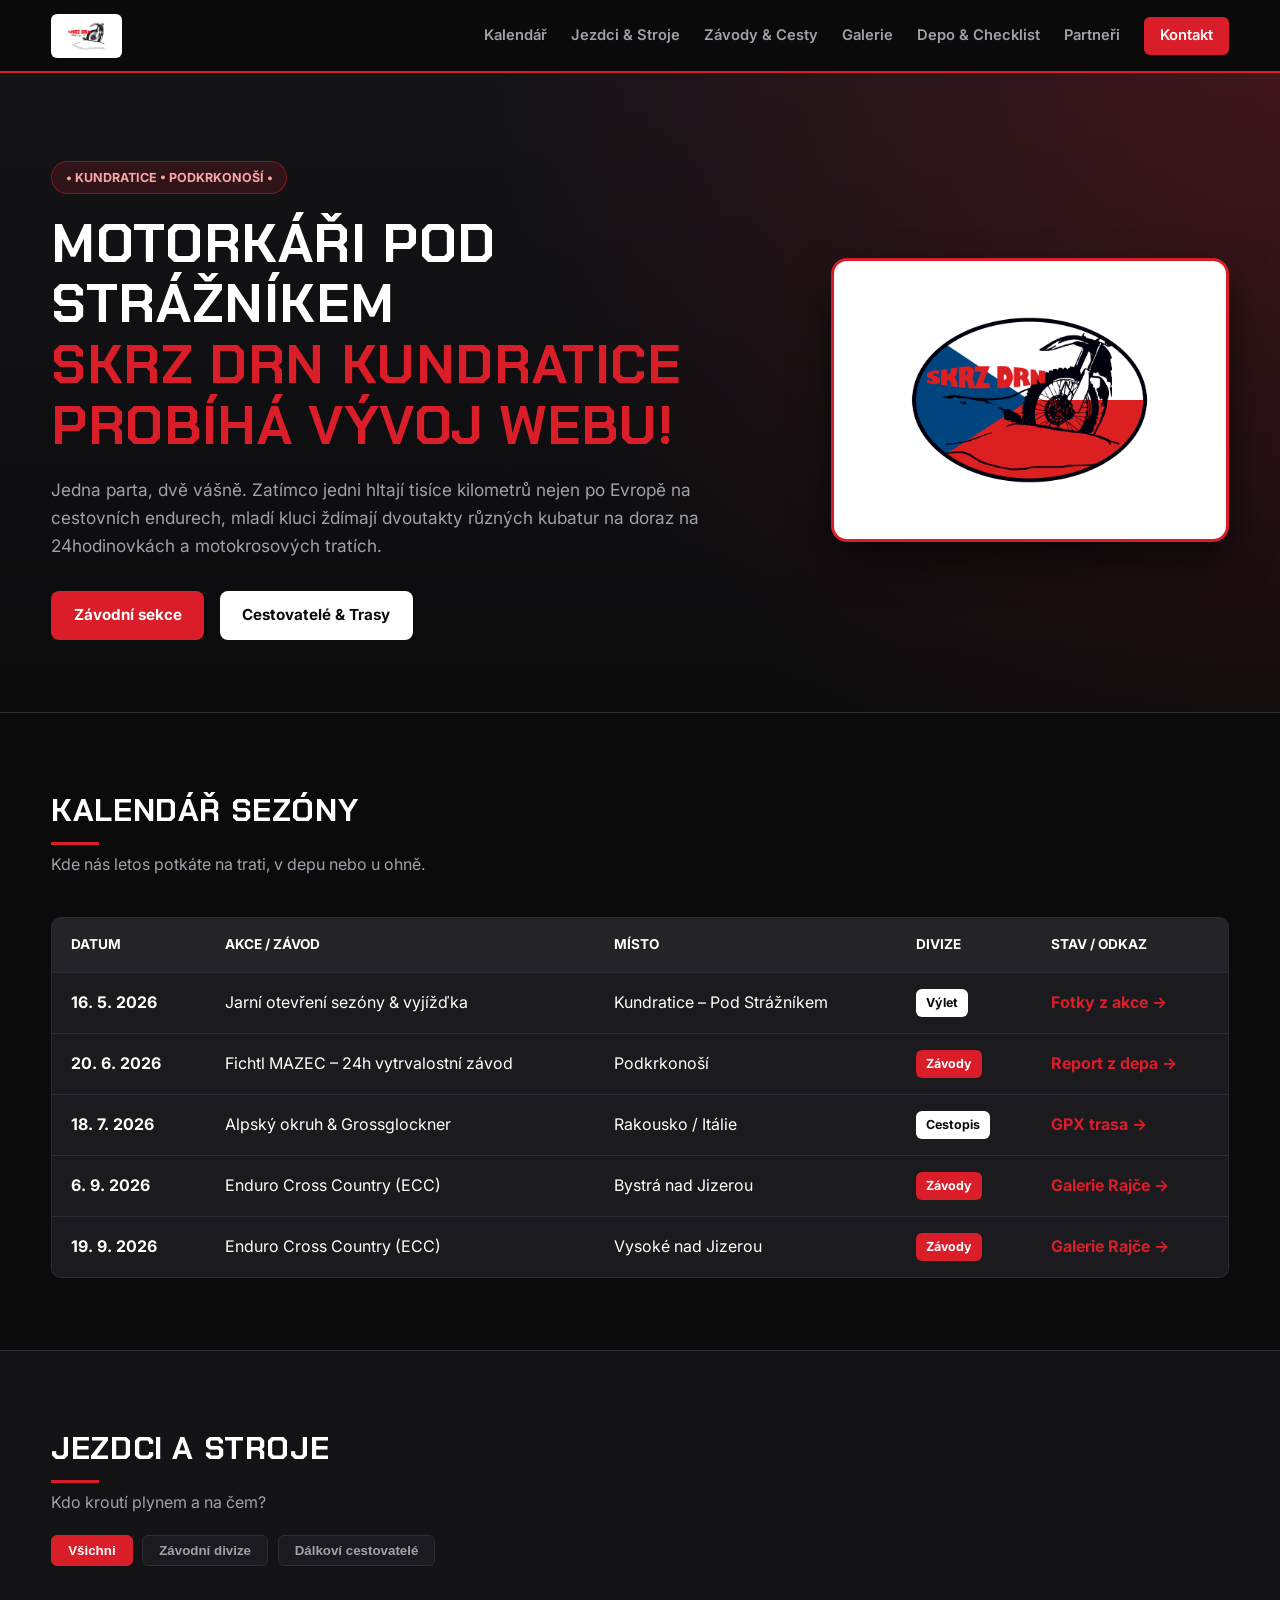
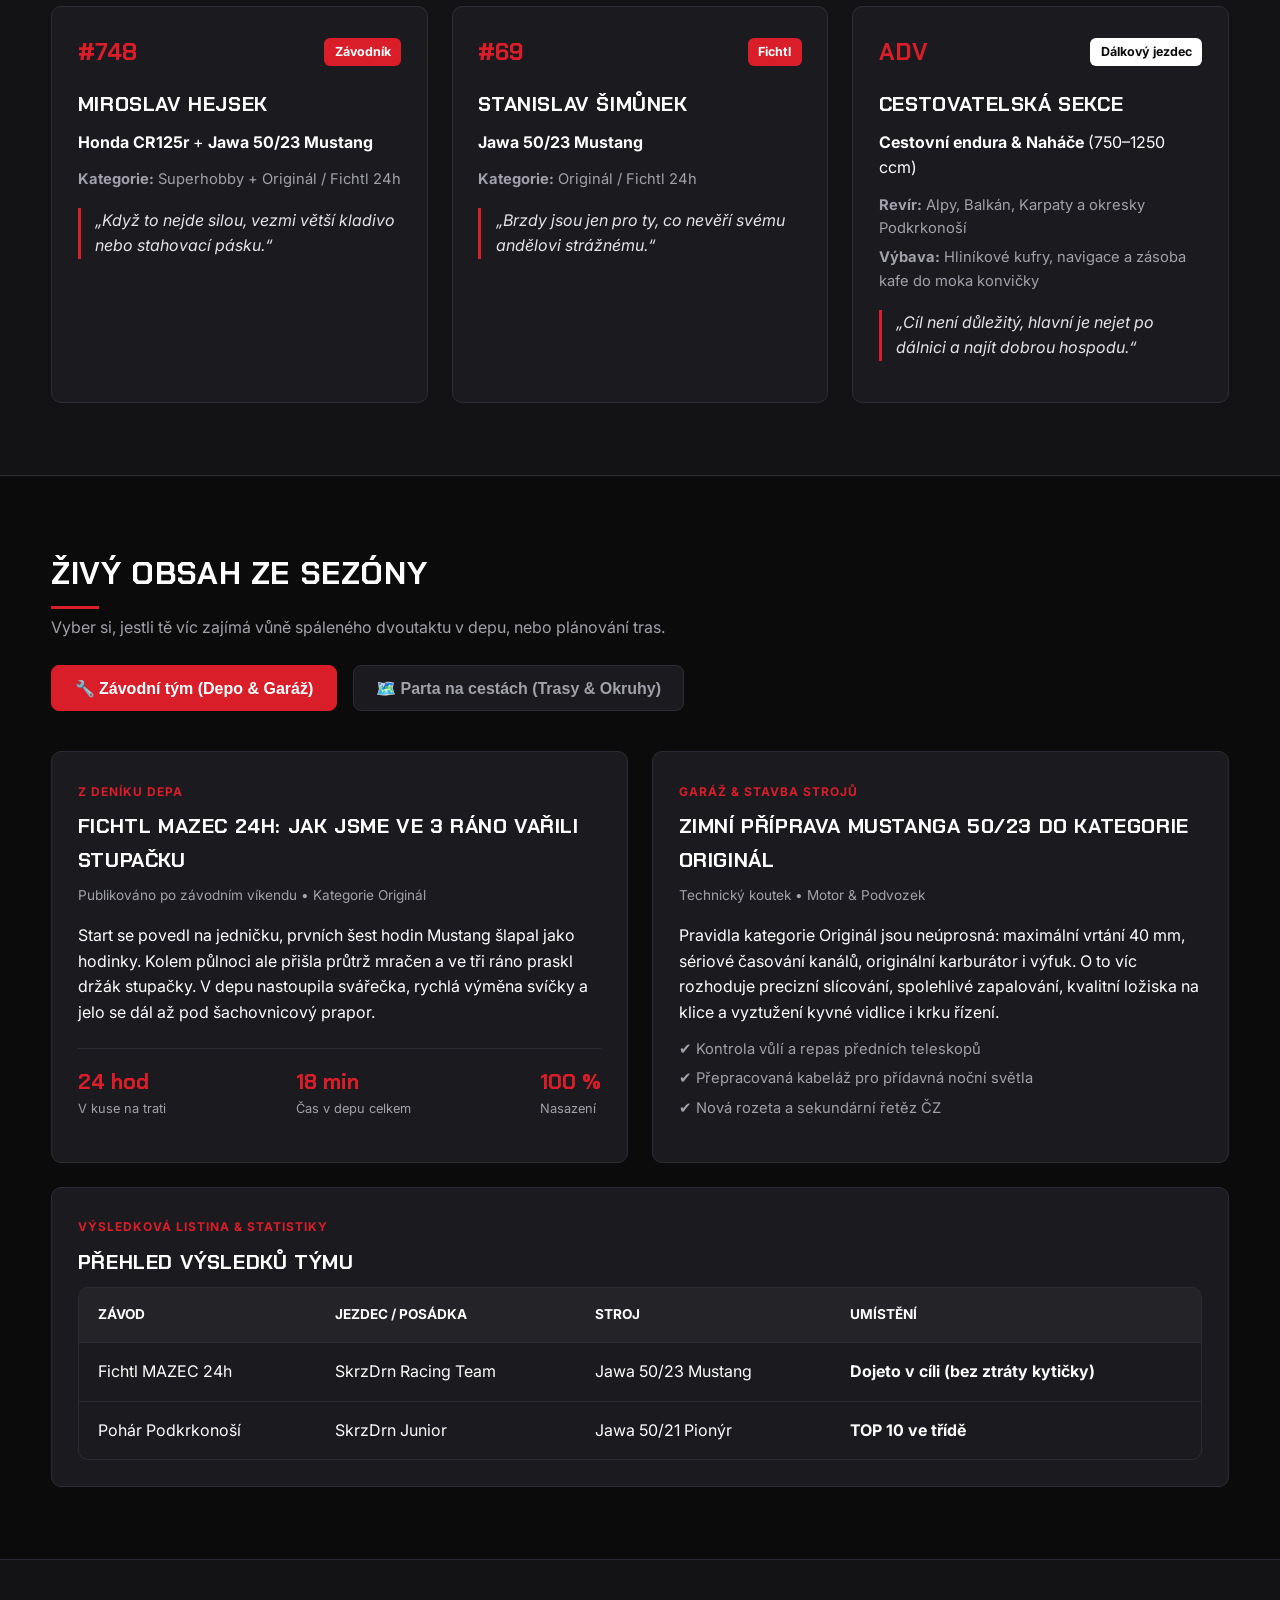
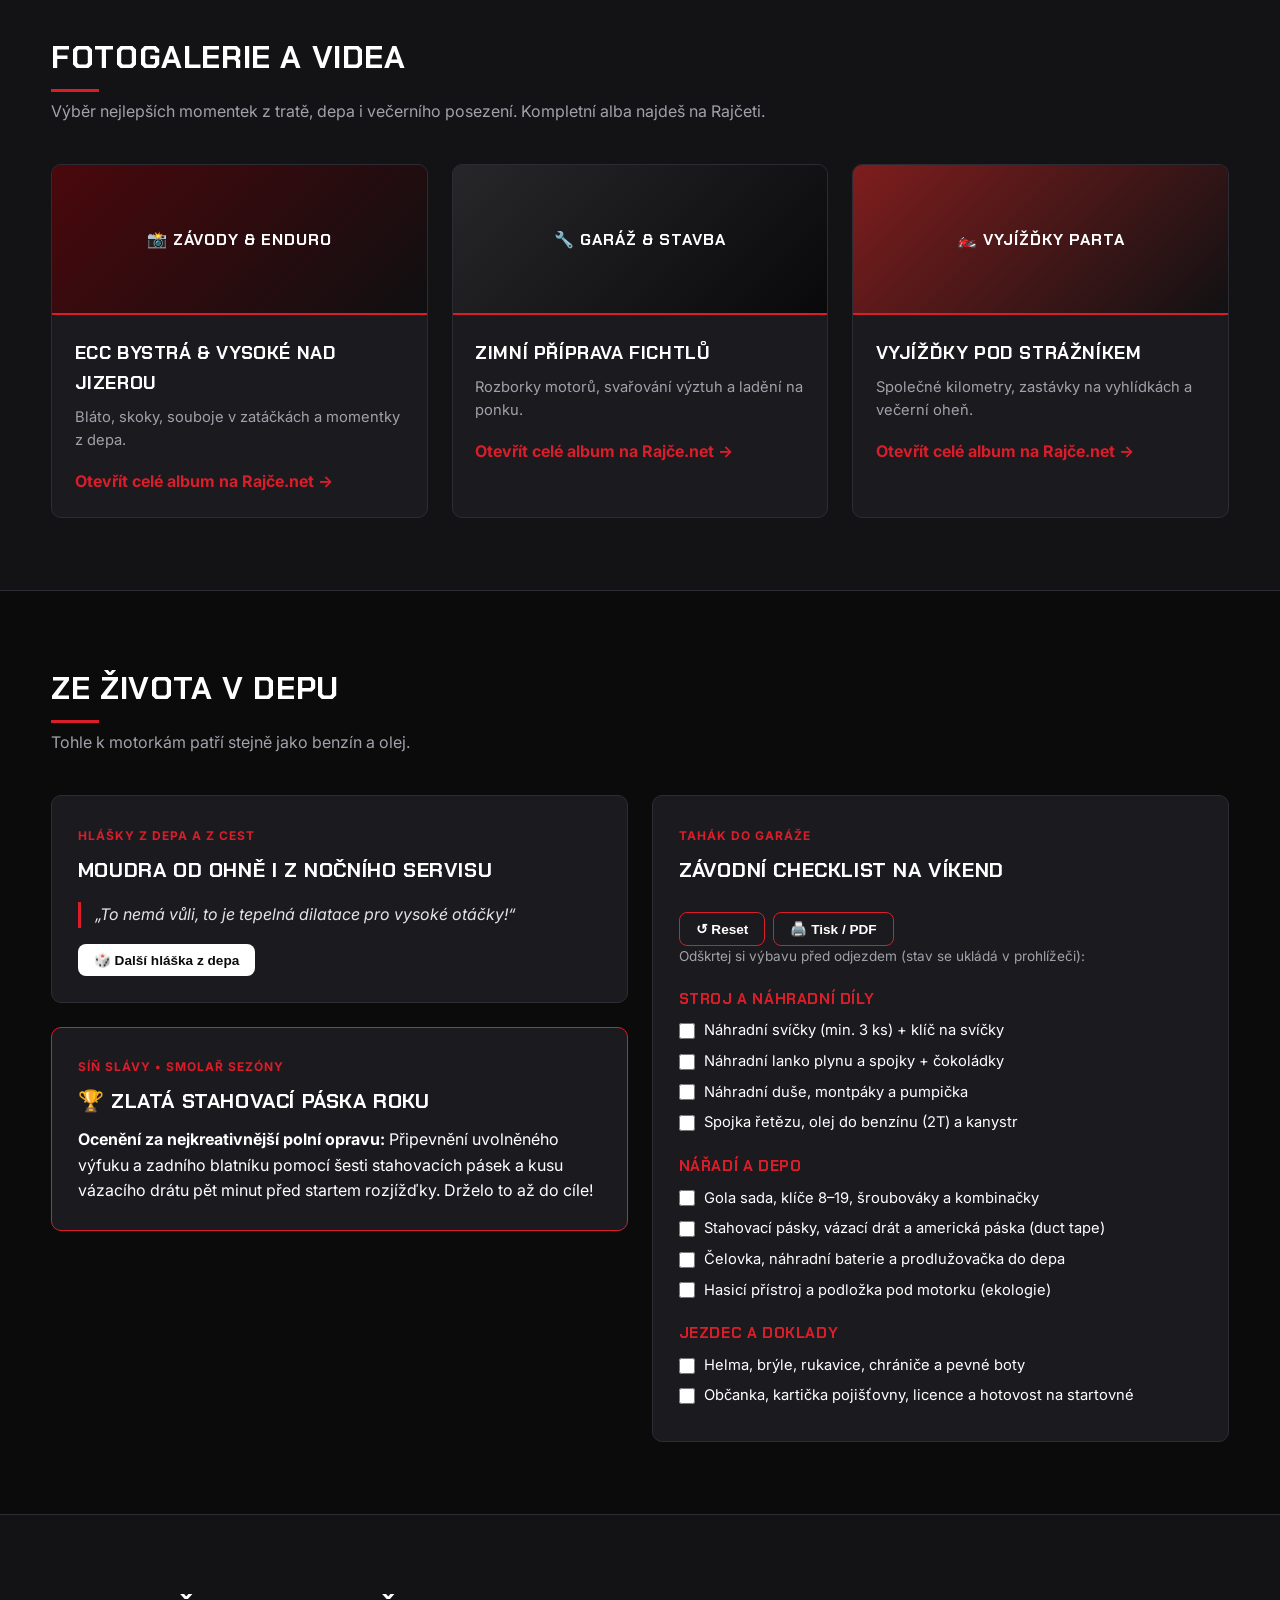
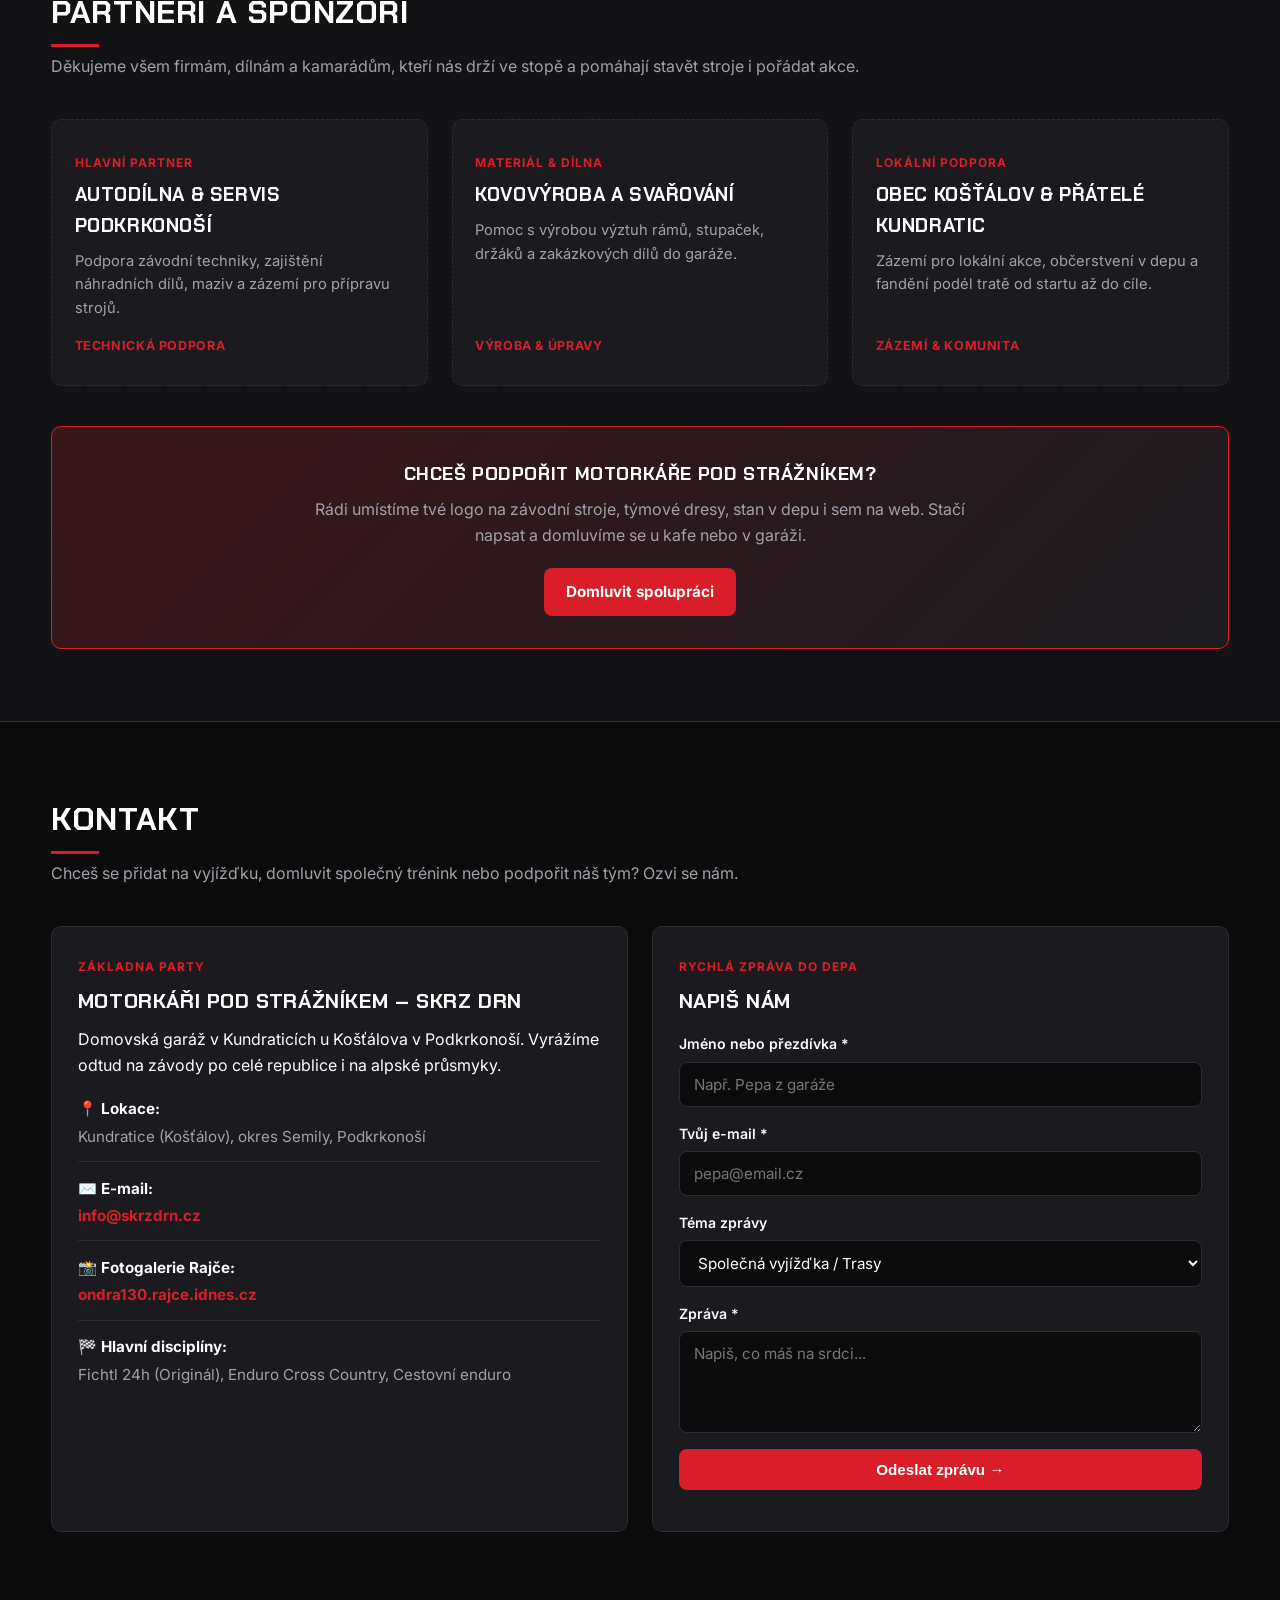
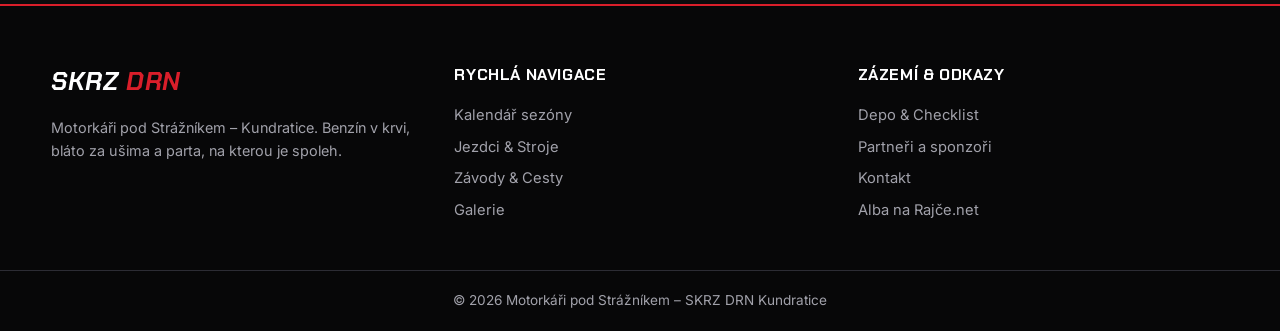
==== commit 3482809d: "Míra" ====
--- a/index.html
+++ b/index.html
@@ -141,13 +141,13 @@
                 <!-- Karta 1 -->
                 <article class="card rider-card" data-category="zavodnik">
                     <div class="card-top">
-                        <span class="race-number">#XXX</span>
+                        <span class="race-number">#748</span>
                         <span class="tag tag-race">Závodník</span>
                     </div>
                     <h3>Miroslav Hejsek</h3>
-                    <p class="bike-model"><strong>Honda 2T 125 ccm</strong> (r. v. 19xx) + <strong>Jawa 50/23 Mustang</strong> (r. v. 1974)</p>
+                    <p class="bike-model"><strong>Honda CR125r</strong> + <strong>Jawa 50/23 Mustang</strong></p>
                     <ul class="specs-list">
-                        <li><strong>Kategorie:</strong> Originál / Fichtl 24h + Moto Hobby Junior</li>
+                        <li><strong>Kategorie:</strong> Superhobby + Originál / Fichtl 24h</li>
                     </ul>
                     <blockquote class="rider-quote">„Když to nejde silou, vezmi větší kladivo nebo stahovací pásku.“</blockquote>
                 </article>
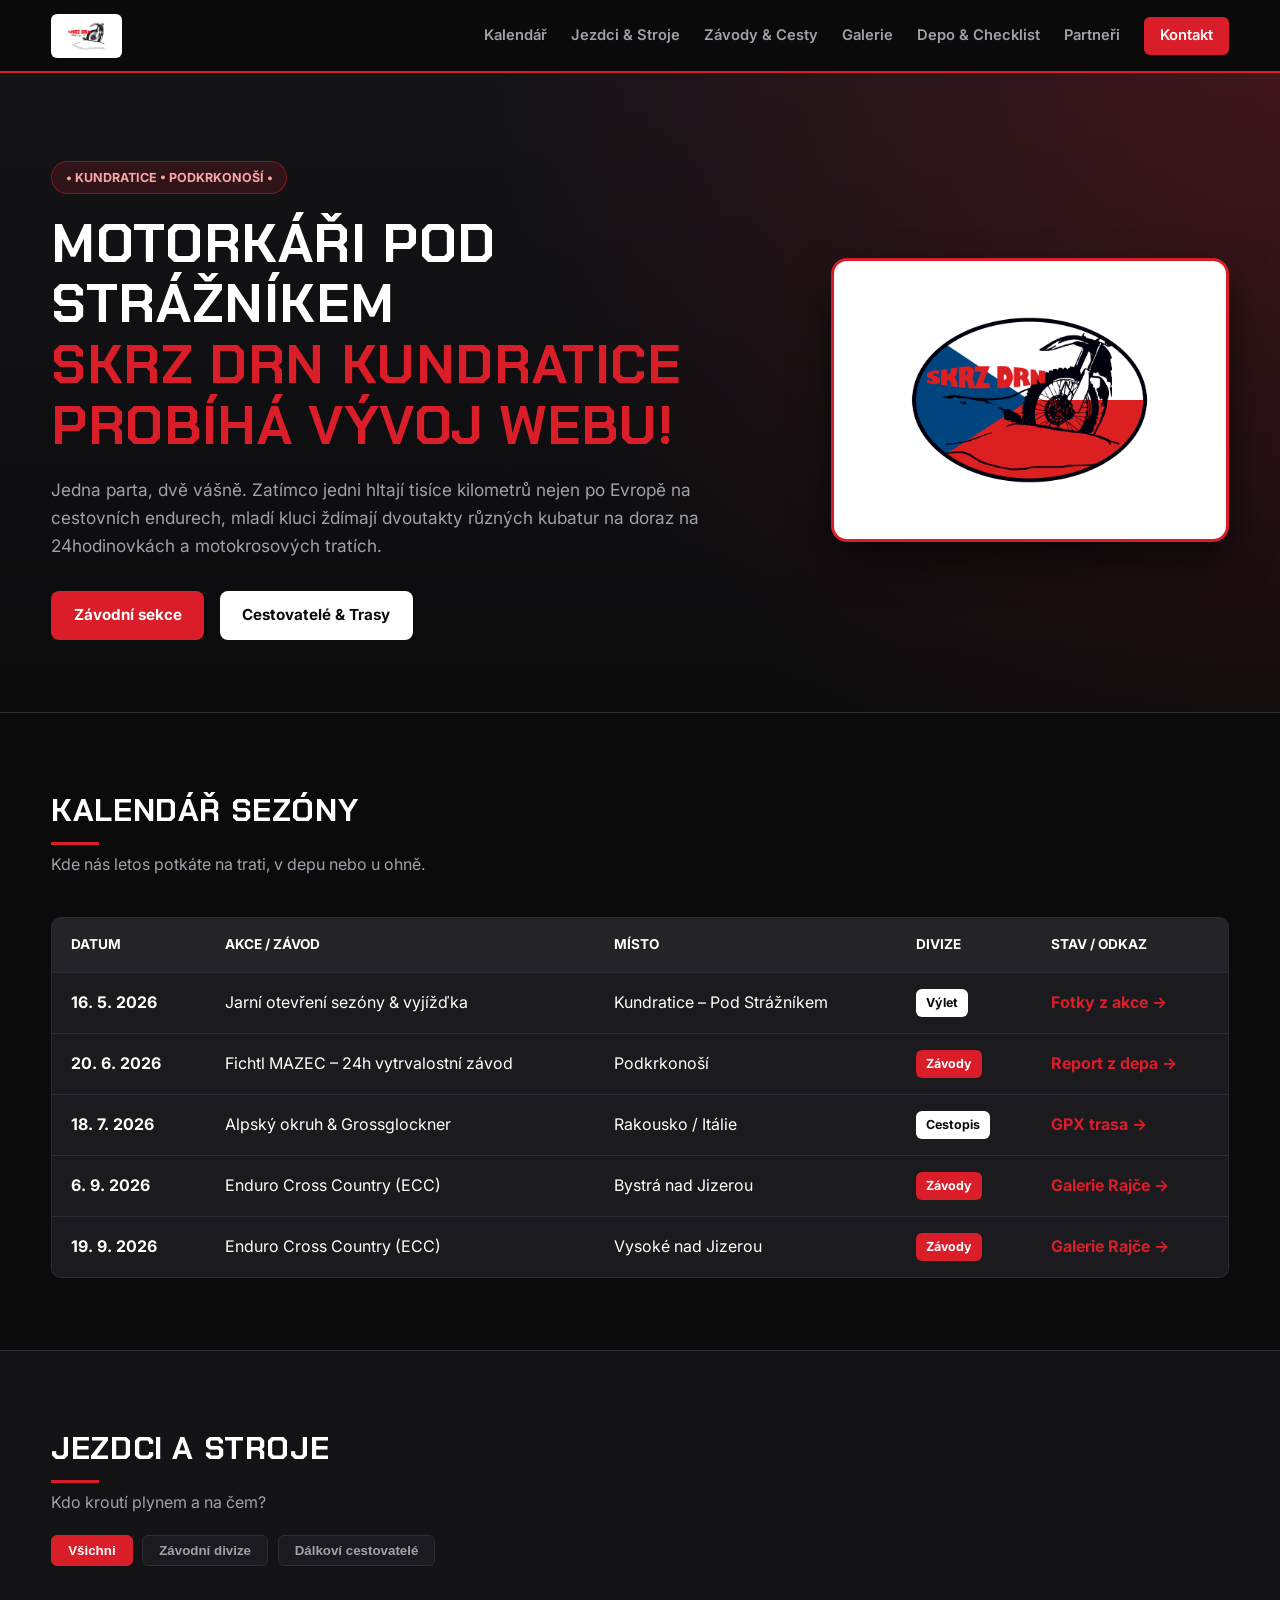
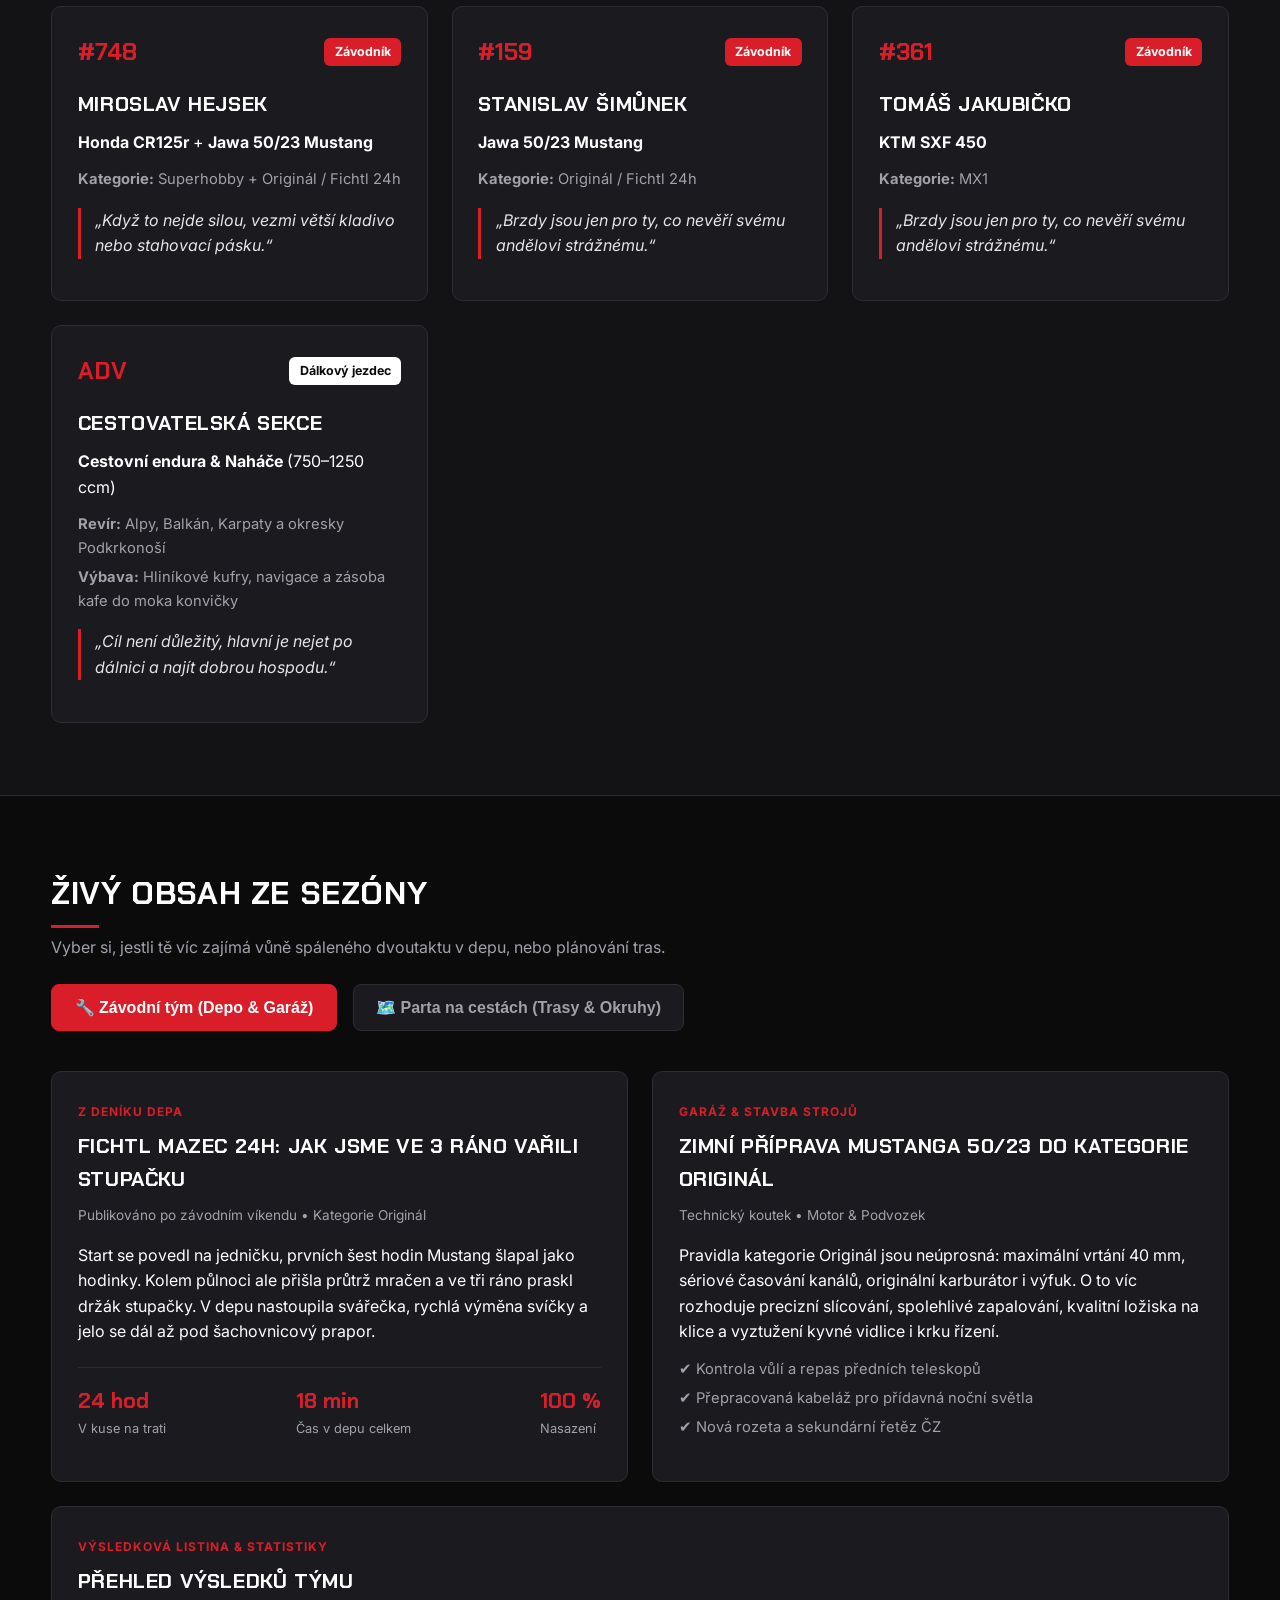
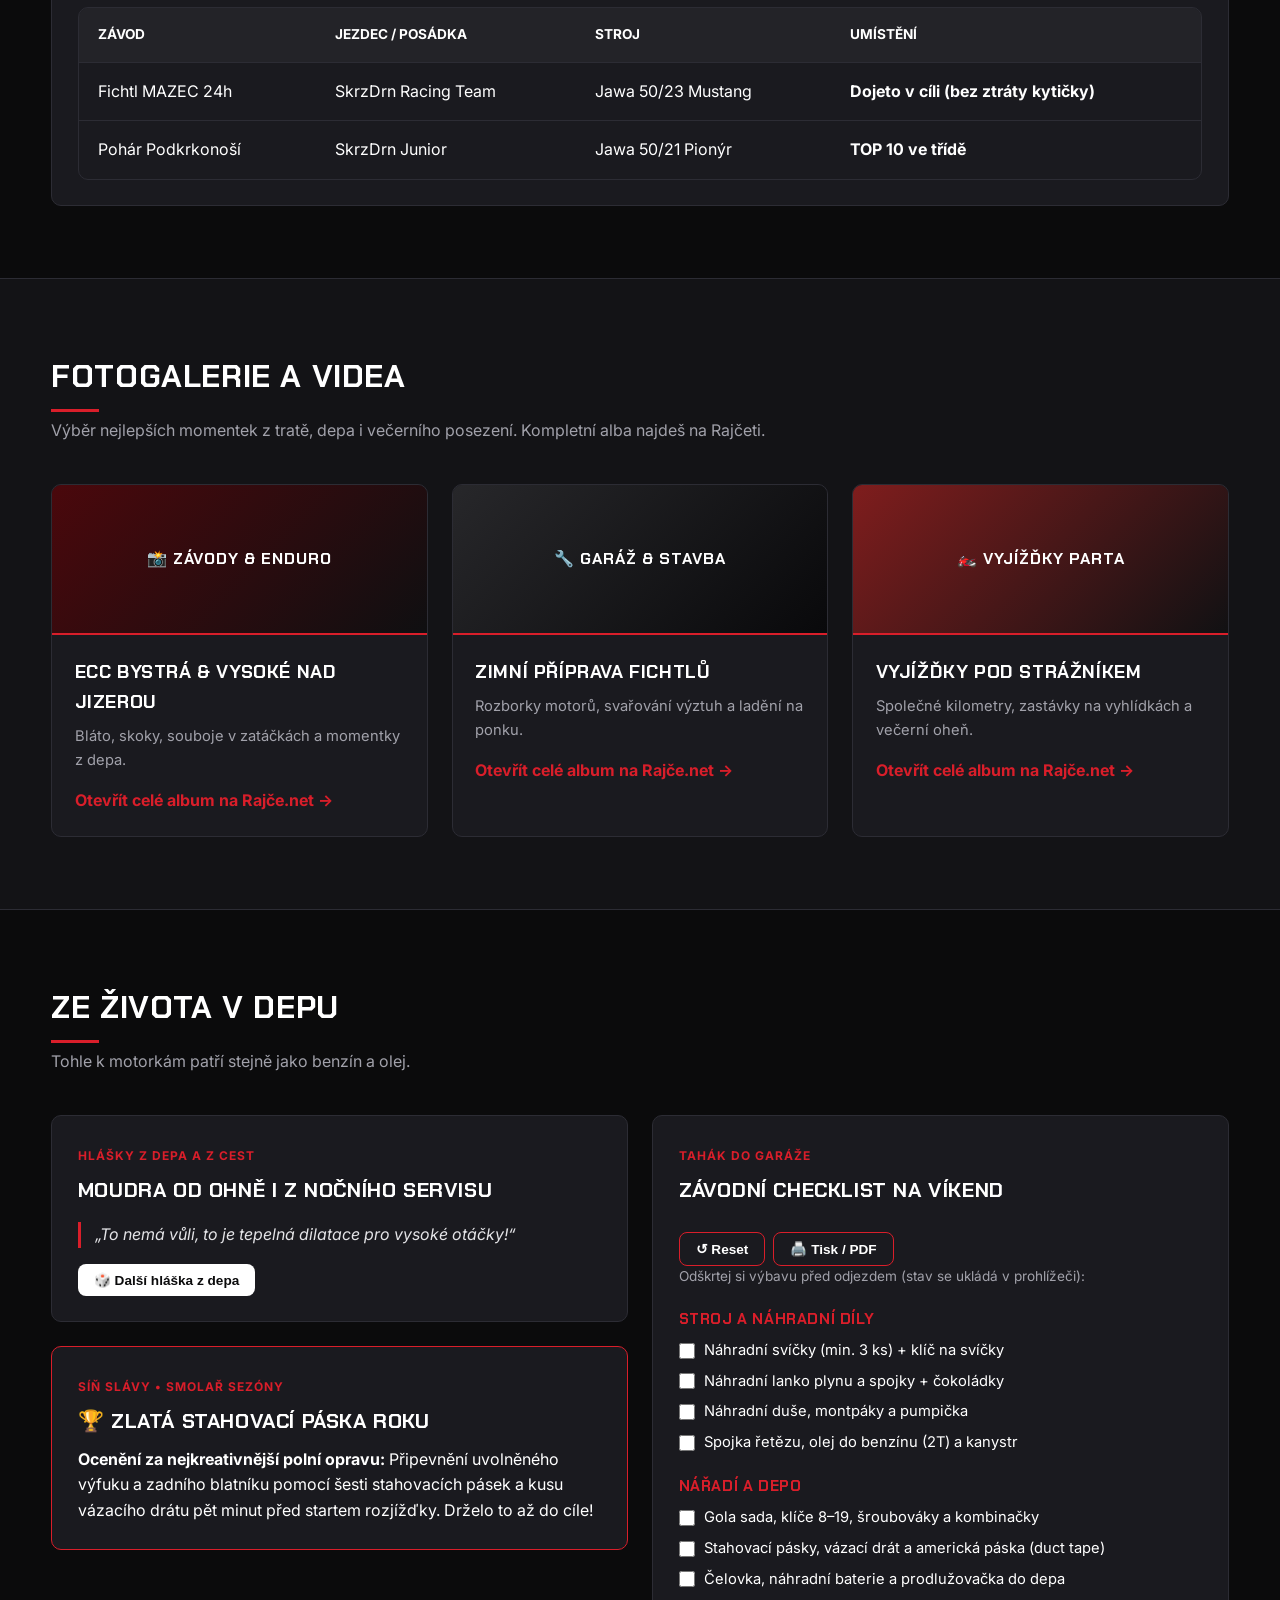
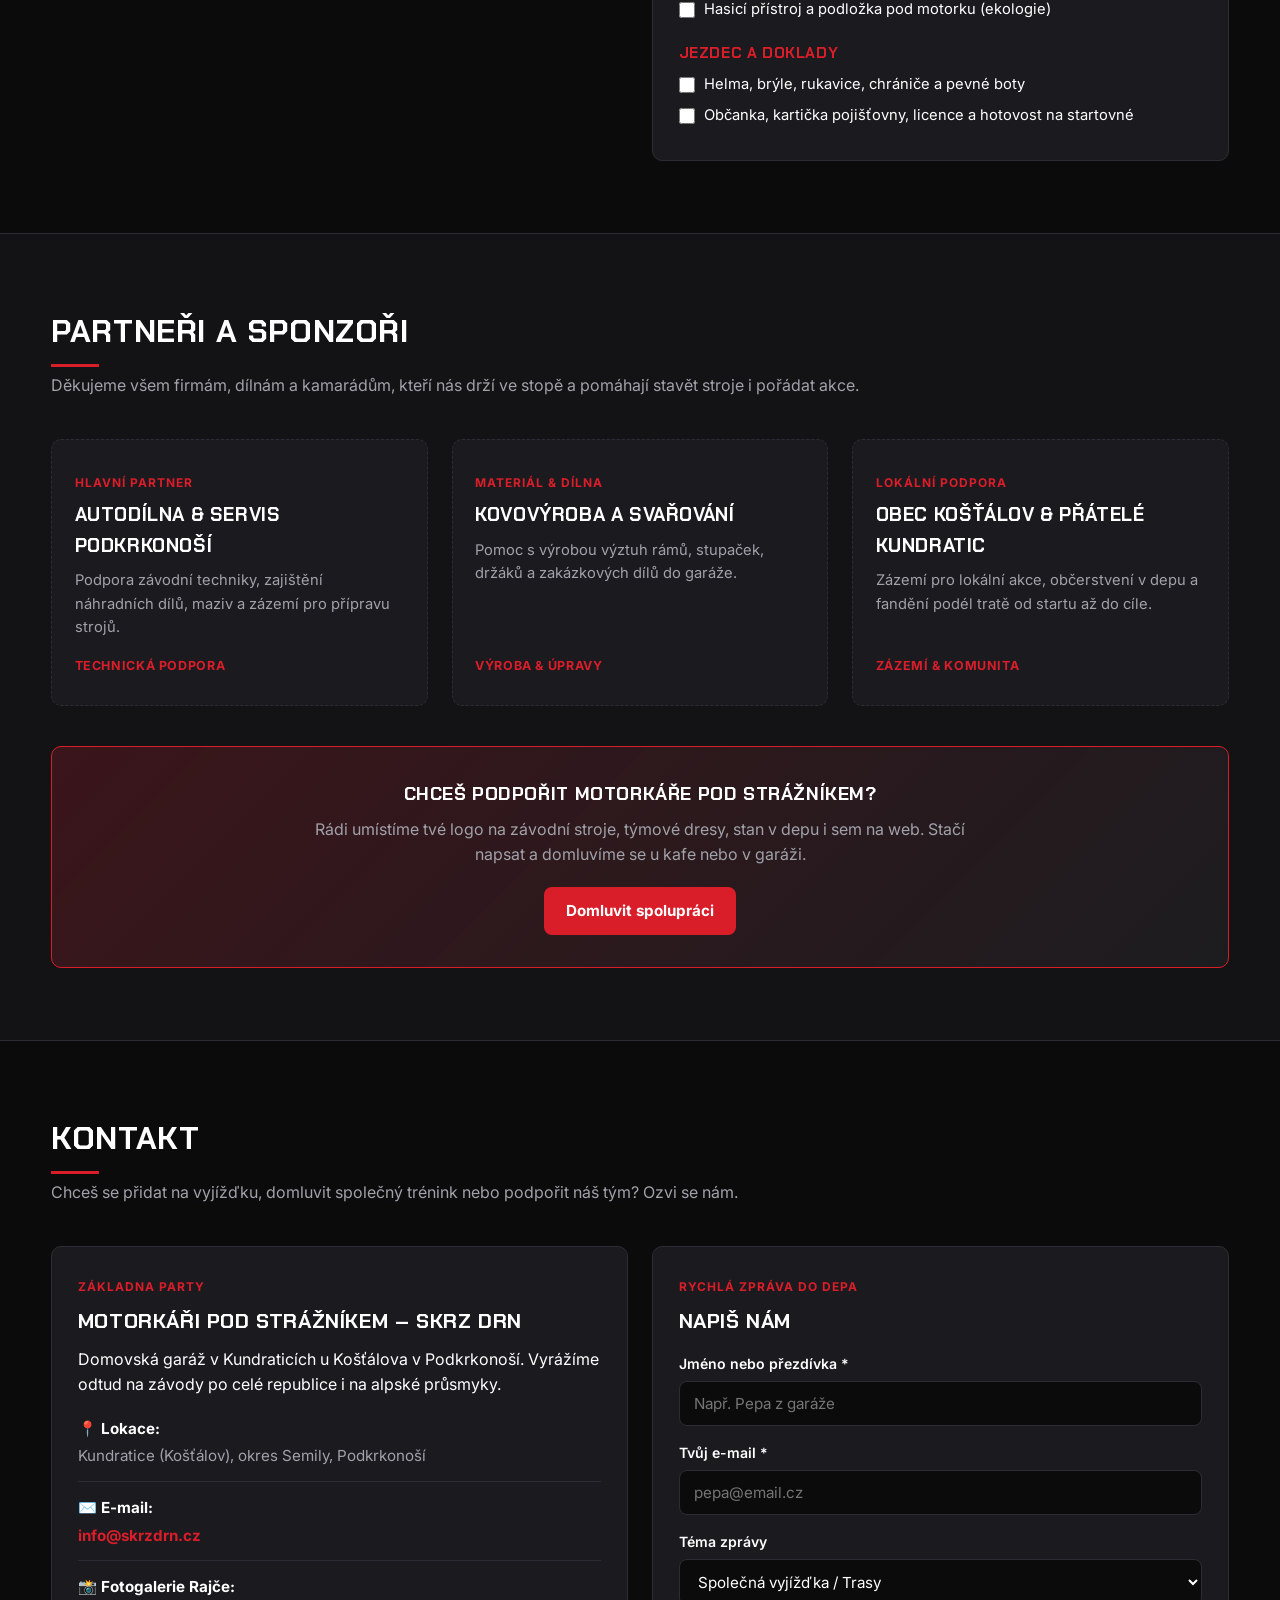
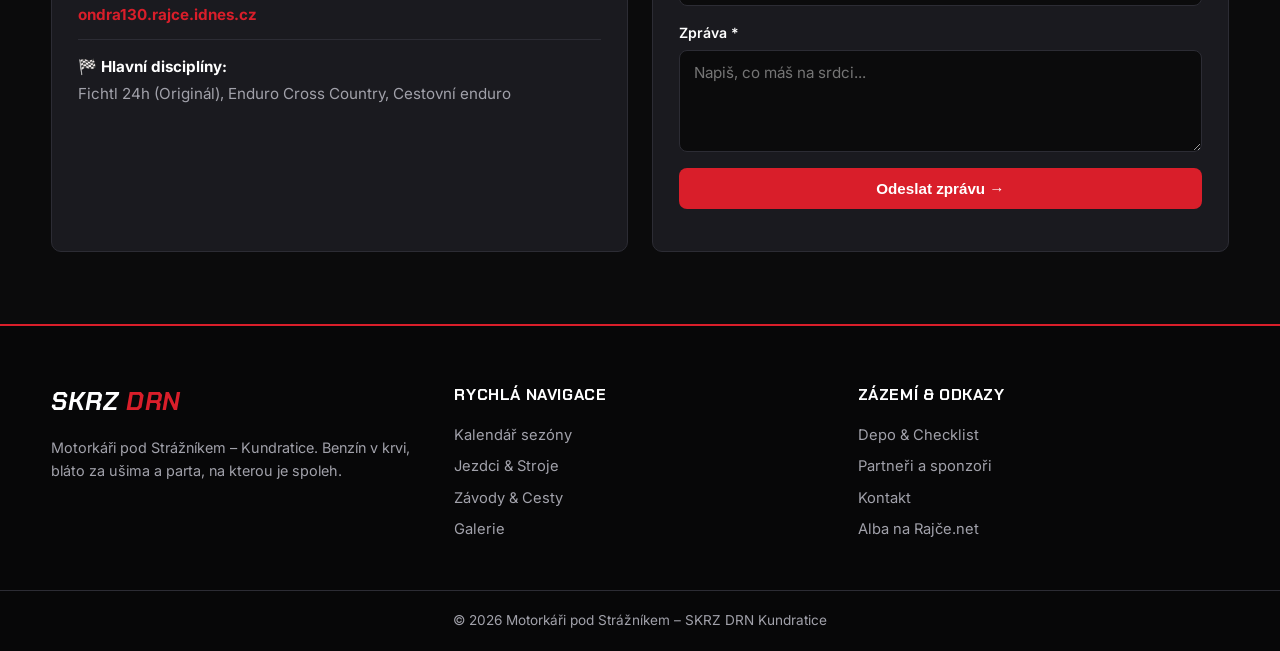
==== commit c2f1ad0e: "Standa + tom. Jak." ====
--- a/index.html
+++ b/index.html
@@ -155,8 +155,8 @@
                 <!-- Karta 2 -->
                 <article class="card rider-card" data-category="zavodnik">
                     <div class="card-top">
-                        <span class="race-number">#69</span>
-                        <span class="tag tag-race">Fichtl</span>
+                        <span class="race-number">#159</span>
+                        <span class="tag tag-race">Závodník</span>
                     </div>
                     <h3>Stanislav Šimůnek</h3>
                     <p class="bike-model"><strong>Jawa 50/23 Mustang</strong></p>
@@ -165,7 +165,19 @@
                     </ul>
                     <blockquote class="rider-quote">„Brzdy jsou jen pro ty, co nevěří svému andělovi strážnému.“</blockquote>
                 </article>
-
+ <!-- Karta 4 -->
+                <article class="card rider-card" data-category="zavodnik">
+                    <div class="card-top">
+                        <span class="race-number">#361</span>
+                        <span class="tag tag-race">Závodník</span>
+                    </div>
+                    <h3>Tomáš Jakubičko</h3>
+                    <p class="bike-model"><strong>KTM SXF 450</strong></p>
+                    <ul class="specs-list">
+                        <li><strong>Kategorie:</strong> MX1</li>
+                    </ul>
+                    <blockquote class="rider-quote">„Brzdy jsou jen pro ty, co nevěří svému andělovi strážnému.“</blockquote>
+                </article>
                 <!-- Karta 3 -->
                 <article class="card rider-card" data-category="cestovatel">
                     <div class="card-top">
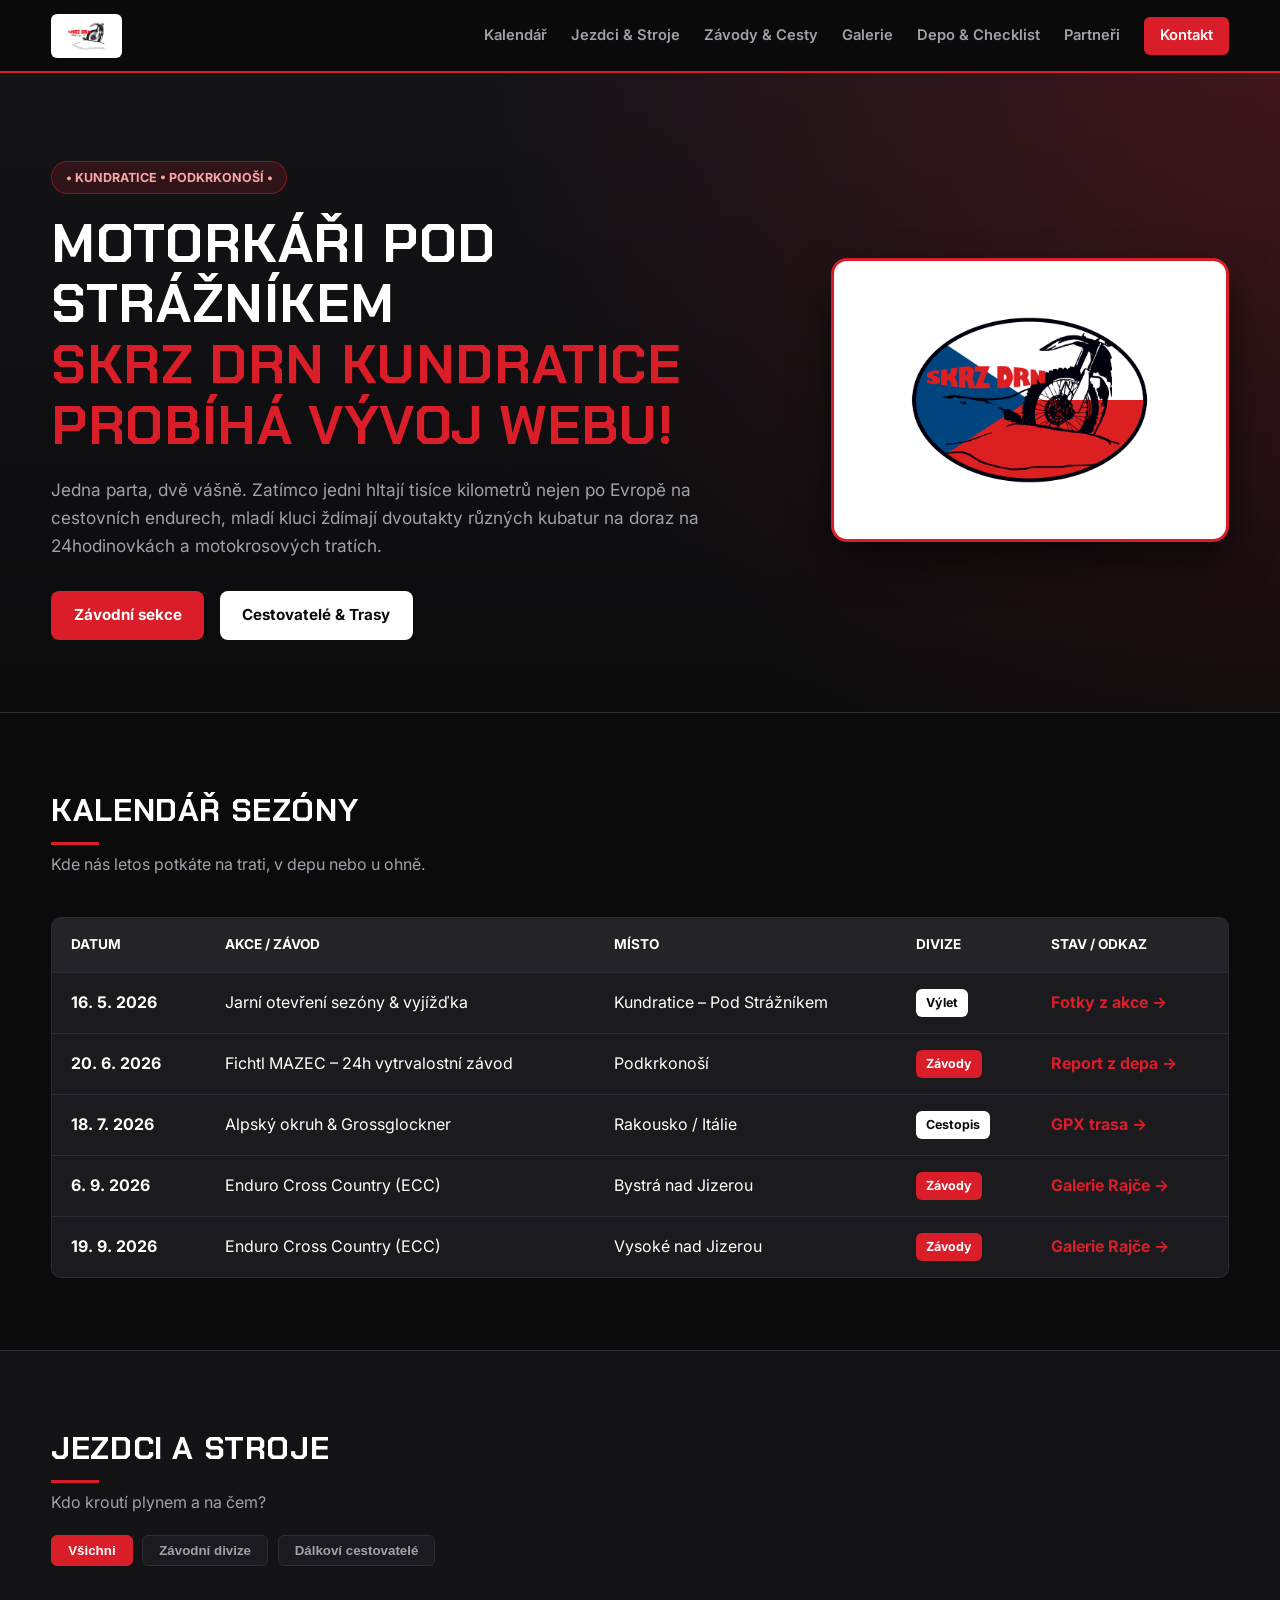
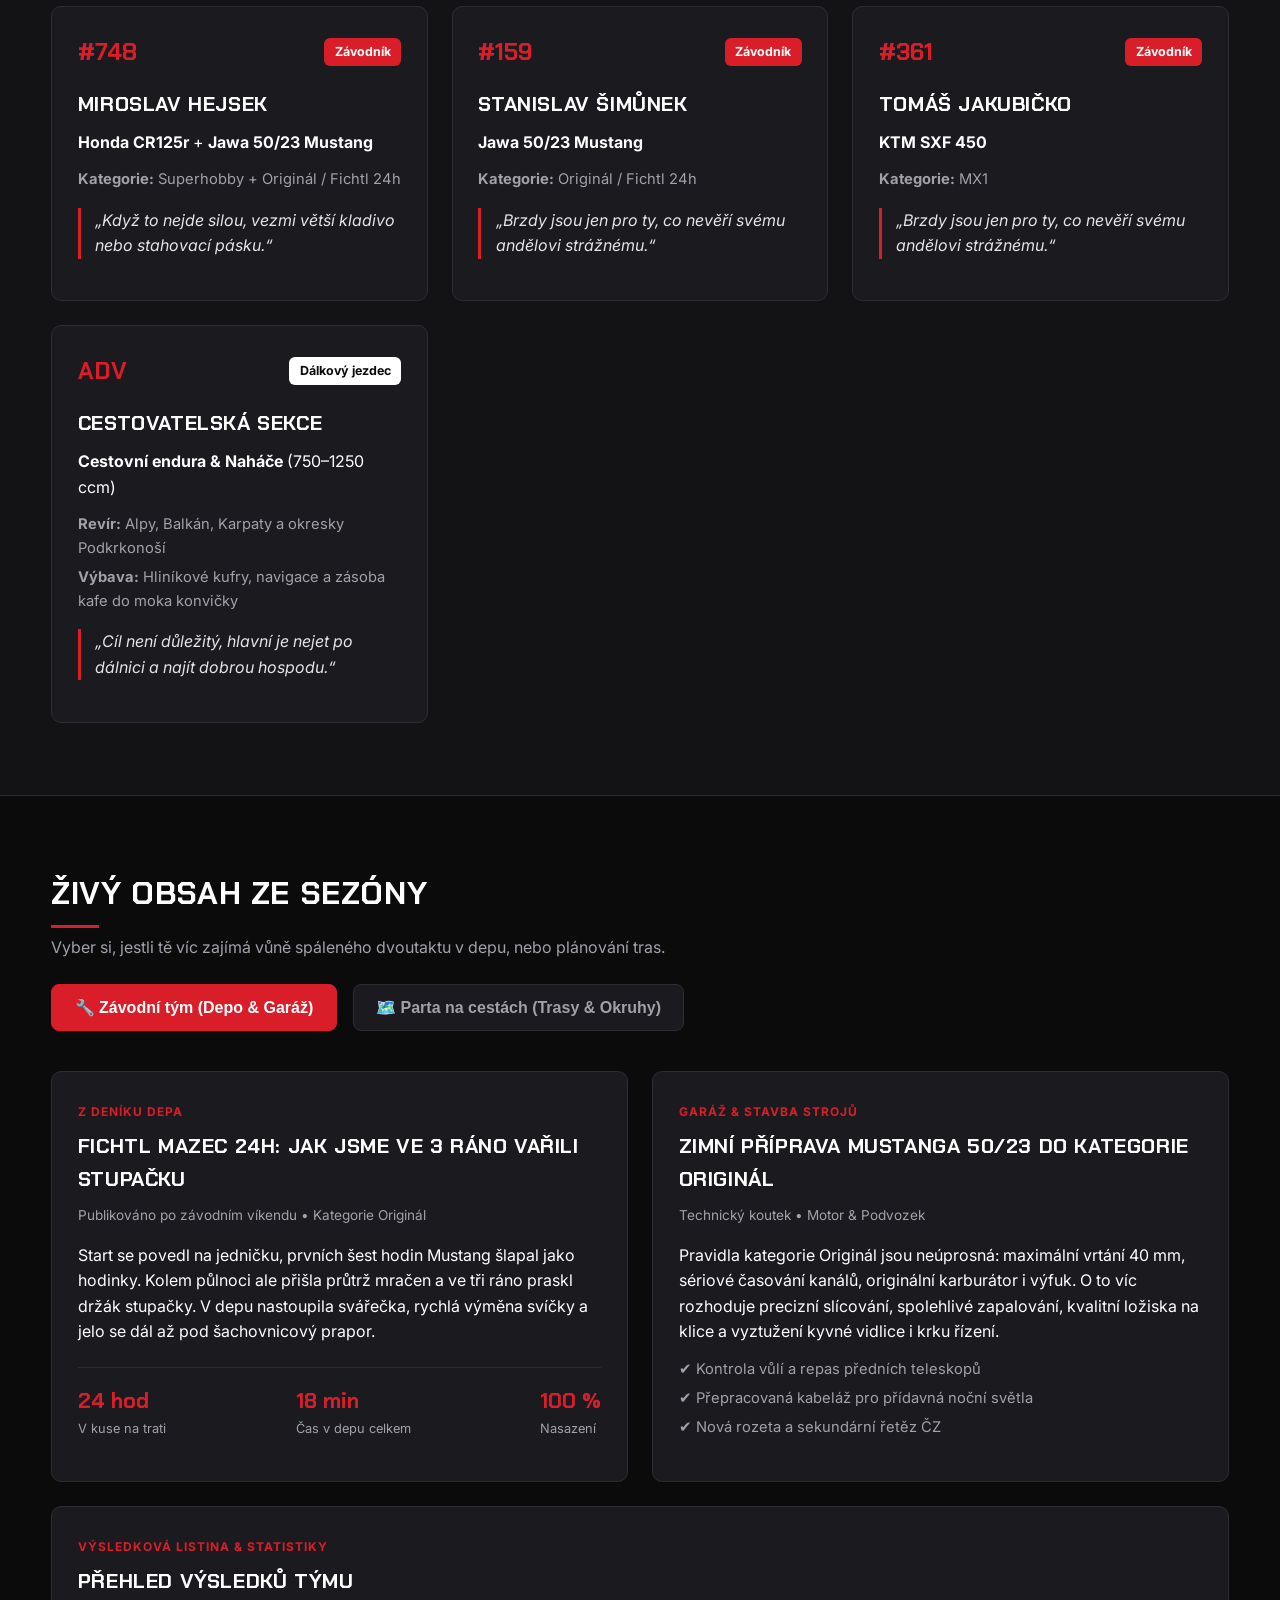
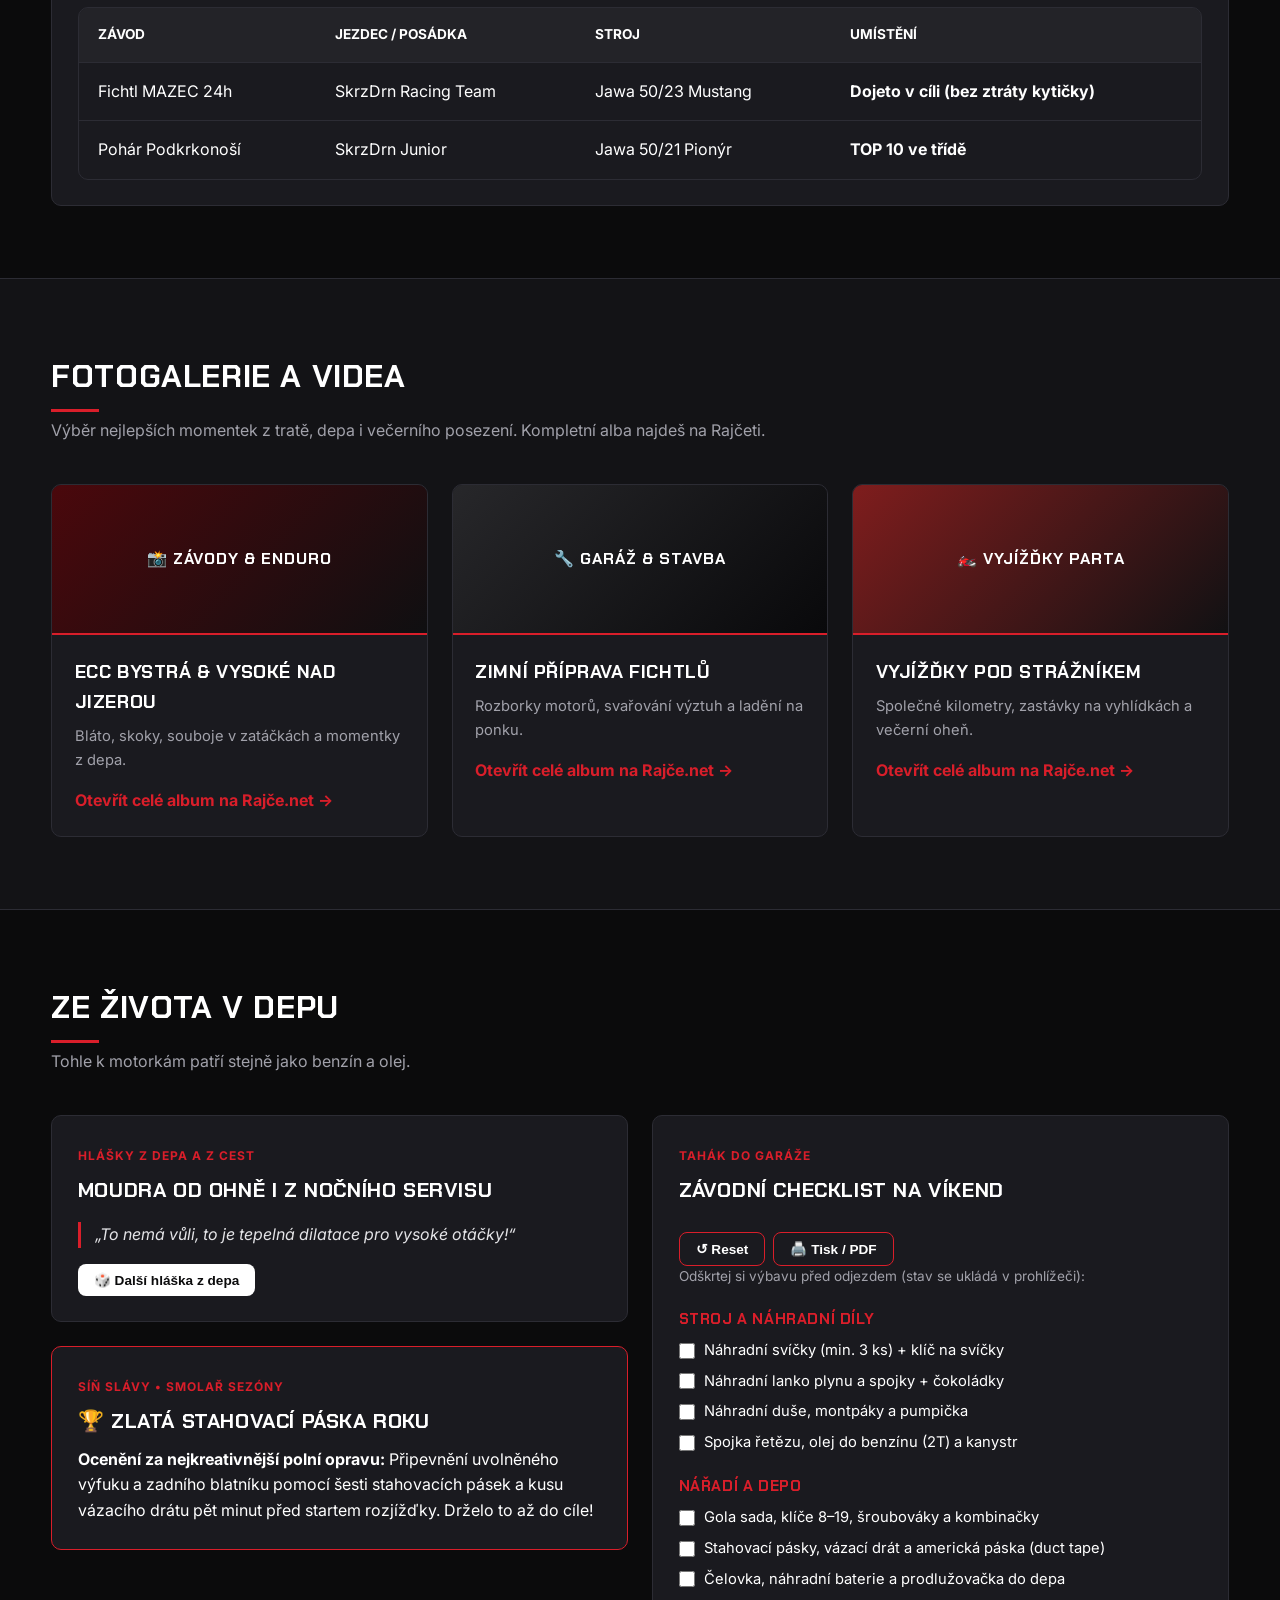
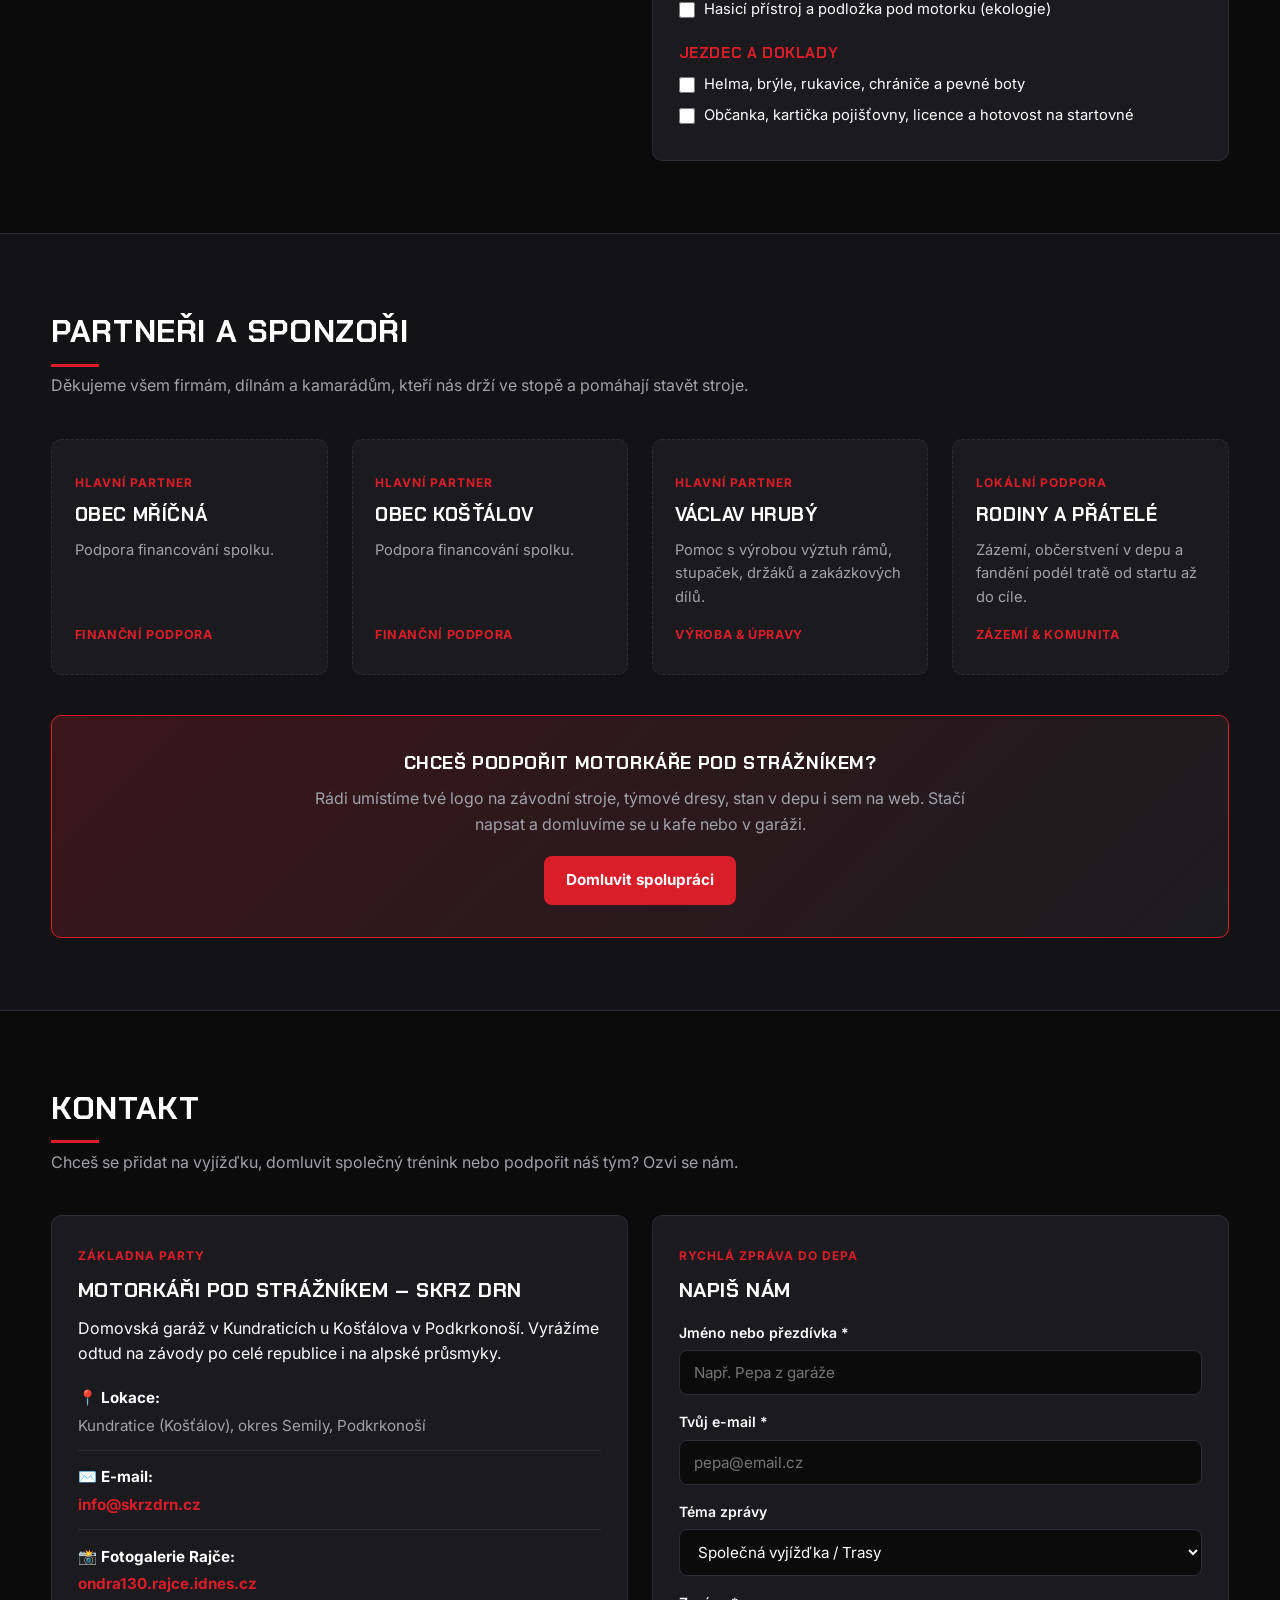
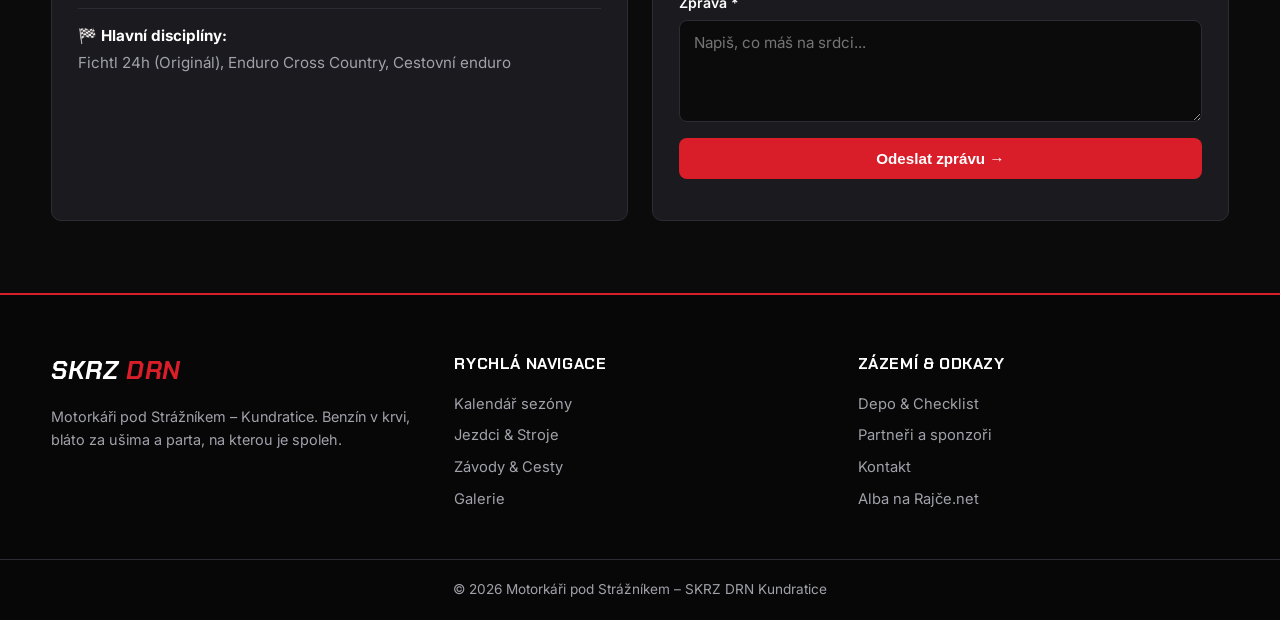
==== commit 2ca6ca0b: "sponzoři" ====
--- a/index.html
+++ b/index.html
@@ -1,3 +1,5 @@
+<!--Mapa (gxs) řádek 304 -->
+
 <!DOCTYPE html>
 <html lang="cs">
 <head>
@@ -165,7 +167,8 @@
                     </ul>
                     <blockquote class="rider-quote">„Brzdy jsou jen pro ty, co nevěří svému andělovi strážnému.“</blockquote>
                 </article>
- <!-- Karta 4 -->
+
+                 <!-- Karta 4 -->
                 <article class="card rider-card" data-category="zavodnik">
                     <div class="card-top">
                         <span class="race-number">#361</span>
@@ -178,7 +181,8 @@
                     </ul>
                     <blockquote class="rider-quote">„Brzdy jsou jen pro ty, co nevěří svému andělovi strážnému.“</blockquote>
                 </article>
-                <!-- Karta 3 -->
+                 
+                 <!-- Karta 3 -->
                 <article class="card rider-card" data-category="cestovatel">
                     <div class="card-top">
                         <span class="race-number">ADV</span>
@@ -297,8 +301,9 @@
                             Start v Kundraticích, přes Semily, Vysoké nad Jizerou, Souš, Smědavu a zpět přes Ještědský hřeben. 
                             Ideální půldenní vyjížďka s parádním povrchem.
                         </p>
-                        <p class="tip-box"><strong>Tip na jídlo:</strong> Kiosk na Smědavě nebo hospůdka v Podkrkonoší.</p>
-                        <a href="#" class="btn btn-outline btn-sm" onclick="alert('Nahraj svůj soubor trasa-krkonose.gpx do složky /gpx na GitHubu a propoj tento odkaz!'); return false;">⬇ Stáhnout trasu (.GPX)</a>
+                        <!-- <p class="tip-box"><strong>Tip na jídlo:</strong> Kiosek na Smědavě nebo hospůdka v Podkrkonoší.</p> -->
+                        <!-- Nezapomeň přidat mapu-->
+                        <!-- <a href="#" class="btn btn-outline btn-sm" onclick="alert('Nahraj svůj soubor trasa-krkonose.gpx do složky /gpx na GitHubu a propoj tento odkaz!'); return false;">⬇ Stáhnout trasu (.GPX)</a> -->
                     </div>
 
                     <!-- Hodnocení okruhů očima diváka -->
@@ -309,7 +314,7 @@
                         <ul class="specs-list">
                             <li><strong>Parkování:</strong> Dostatek místa pro motorky i dodávky hned u areálu.</li>
                             <li><strong>Výhled na trať:</strong> Přírodní amfiteátr – vidíš téměř celý okruh z jednoho místa.</li>
-                            <li><strong>Zázemí:</strong> Klasické klobásy, pivo i místo na postavení stanu.</li>
+                            <!-- <li><strong>Zázemí:</strong> Klasické klobásy, pivo i místo na postavení stanu.</li> -->
                         </ul>
                     </div>
 
@@ -448,24 +453,33 @@
         <div class="container">
             <div class="section-header">
                 <h2>Partneři a sponzoři</h2>
-                <p>Děkujeme všem firmám, dílnám a kamarádům, kteří nás drží ve stopě a pomáhají stavět stroje i pořádat akce.</p>
+                <p>Děkujeme všem firmám, dílnám a kamarádům, kteří nás drží ve stopě a pomáhají stavět stroje.</p>
             </div>
 
             <div class="partners-grid">
                 <div class="partner-box">
                     <div>
                         <span class="card-label">HLAVNÍ PARTNER</span>
-                        <h3>Autodílna &amp; Servis Podkrkonoší</h3>
-                        <p>Podpora závodní techniky, zajištění náhradních dílů, maziv a zázemí pro přípravu strojů.</p>
-                    </div>
-                    <span class="sponsor-tag">Technická podpora</span>
+                        <h3>Obec Mříčná </h3>
+                        <p>Podpora financování spolku.</p>
+                    </div>
+                    <span class="sponsor-tag">Finanční podpora</span>
                 </div>
 
                 <div class="partner-box">
                     <div>
-                        <span class="card-label">MATERIÁL &amp; DÍLNA</span>
-                        <h3>Kovovýroba a svařování</h3>
-                        <p>Pomoc s výrobou výztuh rámů, stupaček, držáků a zakázkových dílů do garáže.</p>
+                        <span class="card-label">HLAVNÍ PARTNER</span>
+                        <h3>Obec košťálov </h3>
+                        <p>Podpora financování spolku.</p>
+                    </div>
+                    <span class="sponsor-tag">Finanční podpora</span>
+                </div>
+
+                <div class="partner-box">
+                    <div>
+                        <span class="card-label">HLAVNÍ PARTNER</span>
+                        <h3>Václav Hrubý</h3>
+                        <p>Pomoc s výrobou výztuh rámů, stupaček, držáků a zakázkových dílů.</p>
                     </div>
                     <span class="sponsor-tag">Výroba &amp; Úpravy</span>
                 </div>
@@ -473,8 +487,8 @@
                 <div class="partner-box">
                     <div>
                         <span class="card-label">LOKÁLNÍ PODPORA</span>
-                        <h3>Obec Košťálov &amp; Přátelé Kundratic</h3>
-                        <p>Zázemí pro lokální akce, občerstvení v depu a fandění podél tratě od startu až do cíle.</p>
+                        <h3>Rodiny a přátelé</h3>
+                        <p>Zázemí, občerstvení v depu a fandění podél tratě od startu až do cíle.</p>
                     </div>
                     <span class="sponsor-tag">Zázemí &amp; Komunita</span>
                 </div>
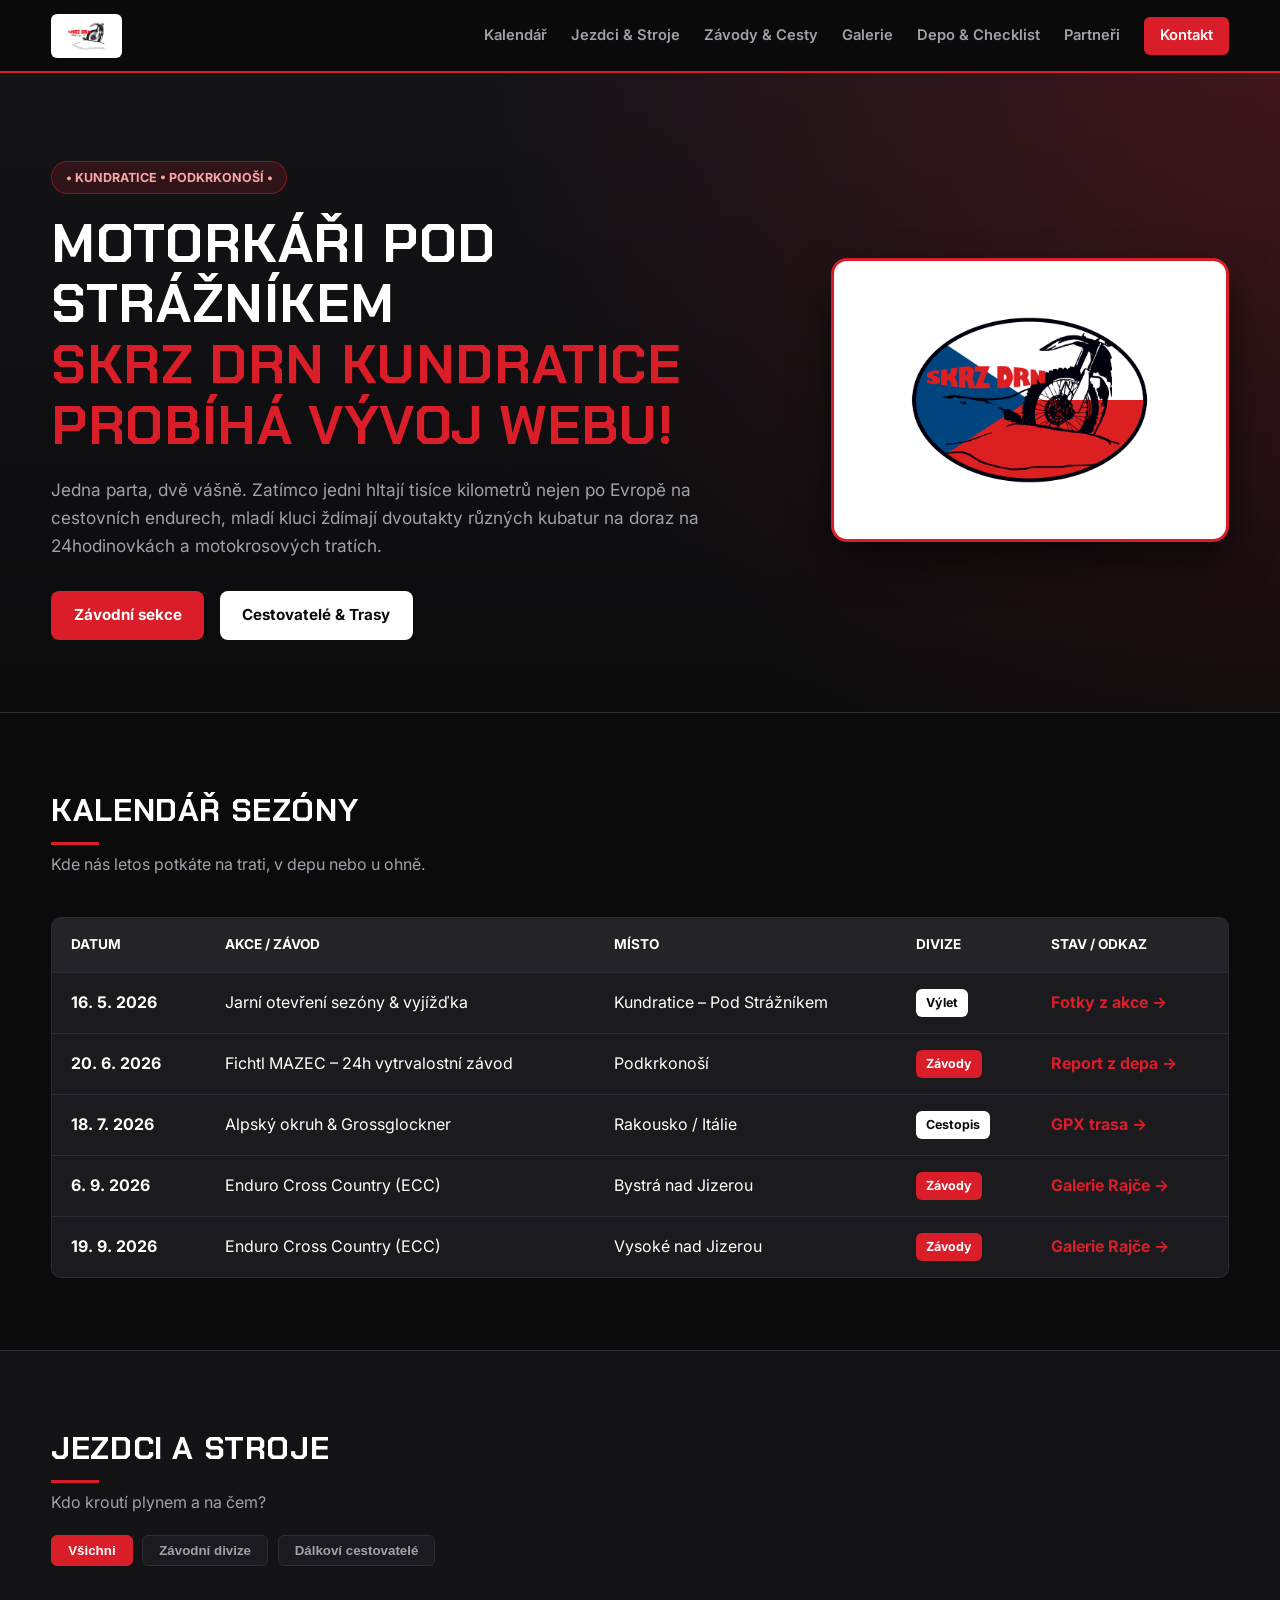
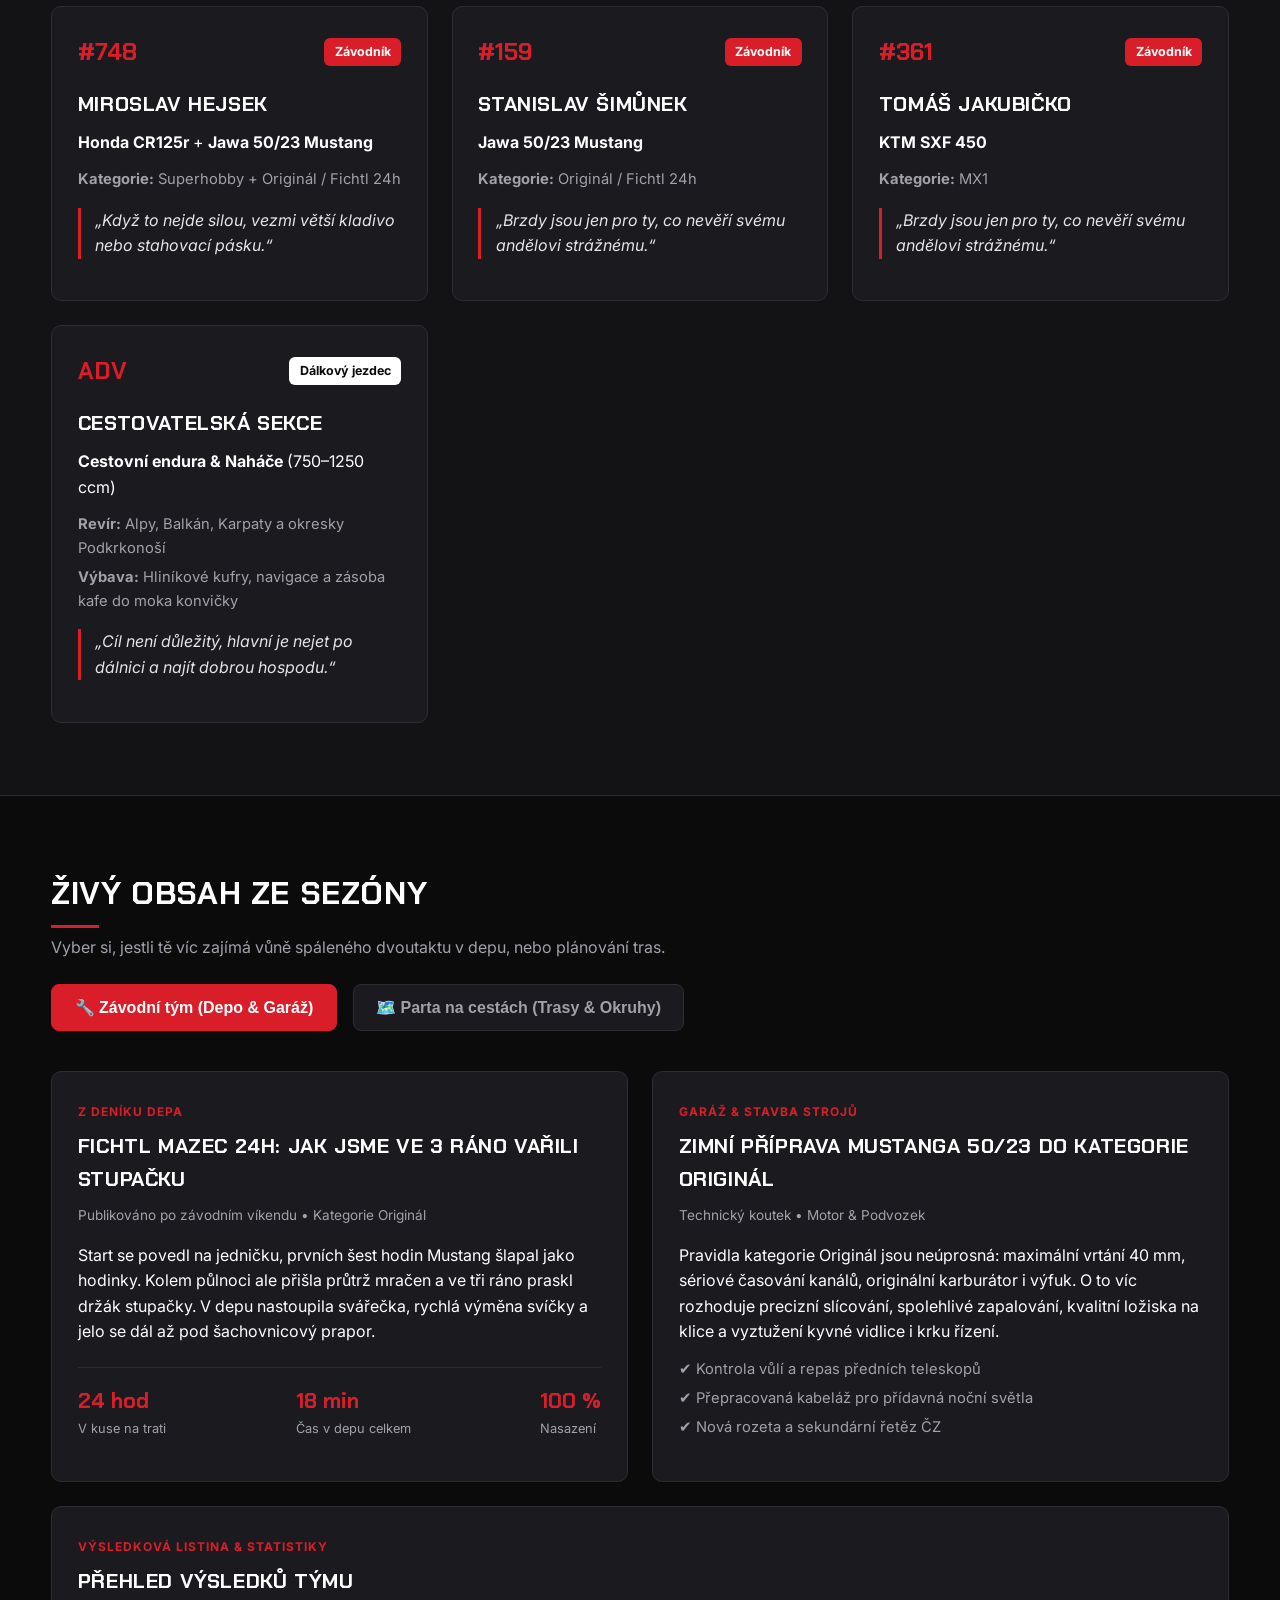
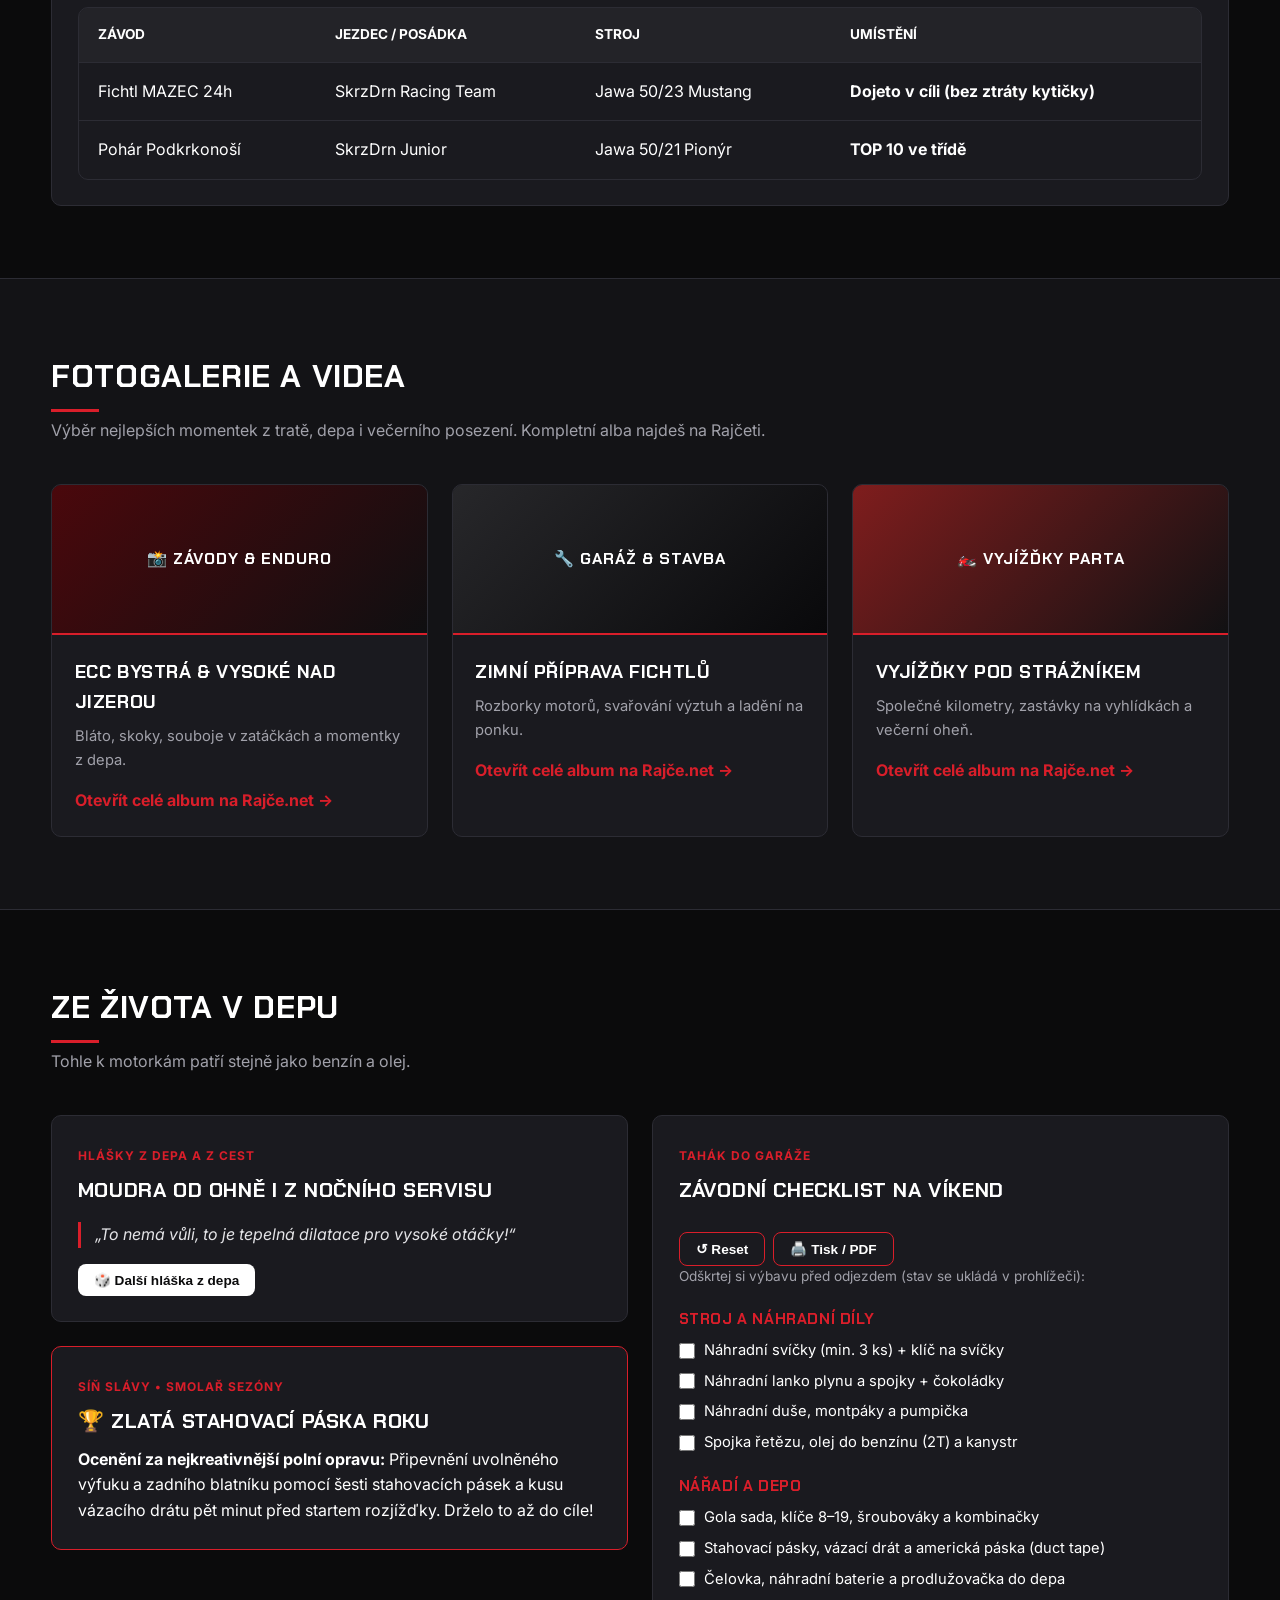
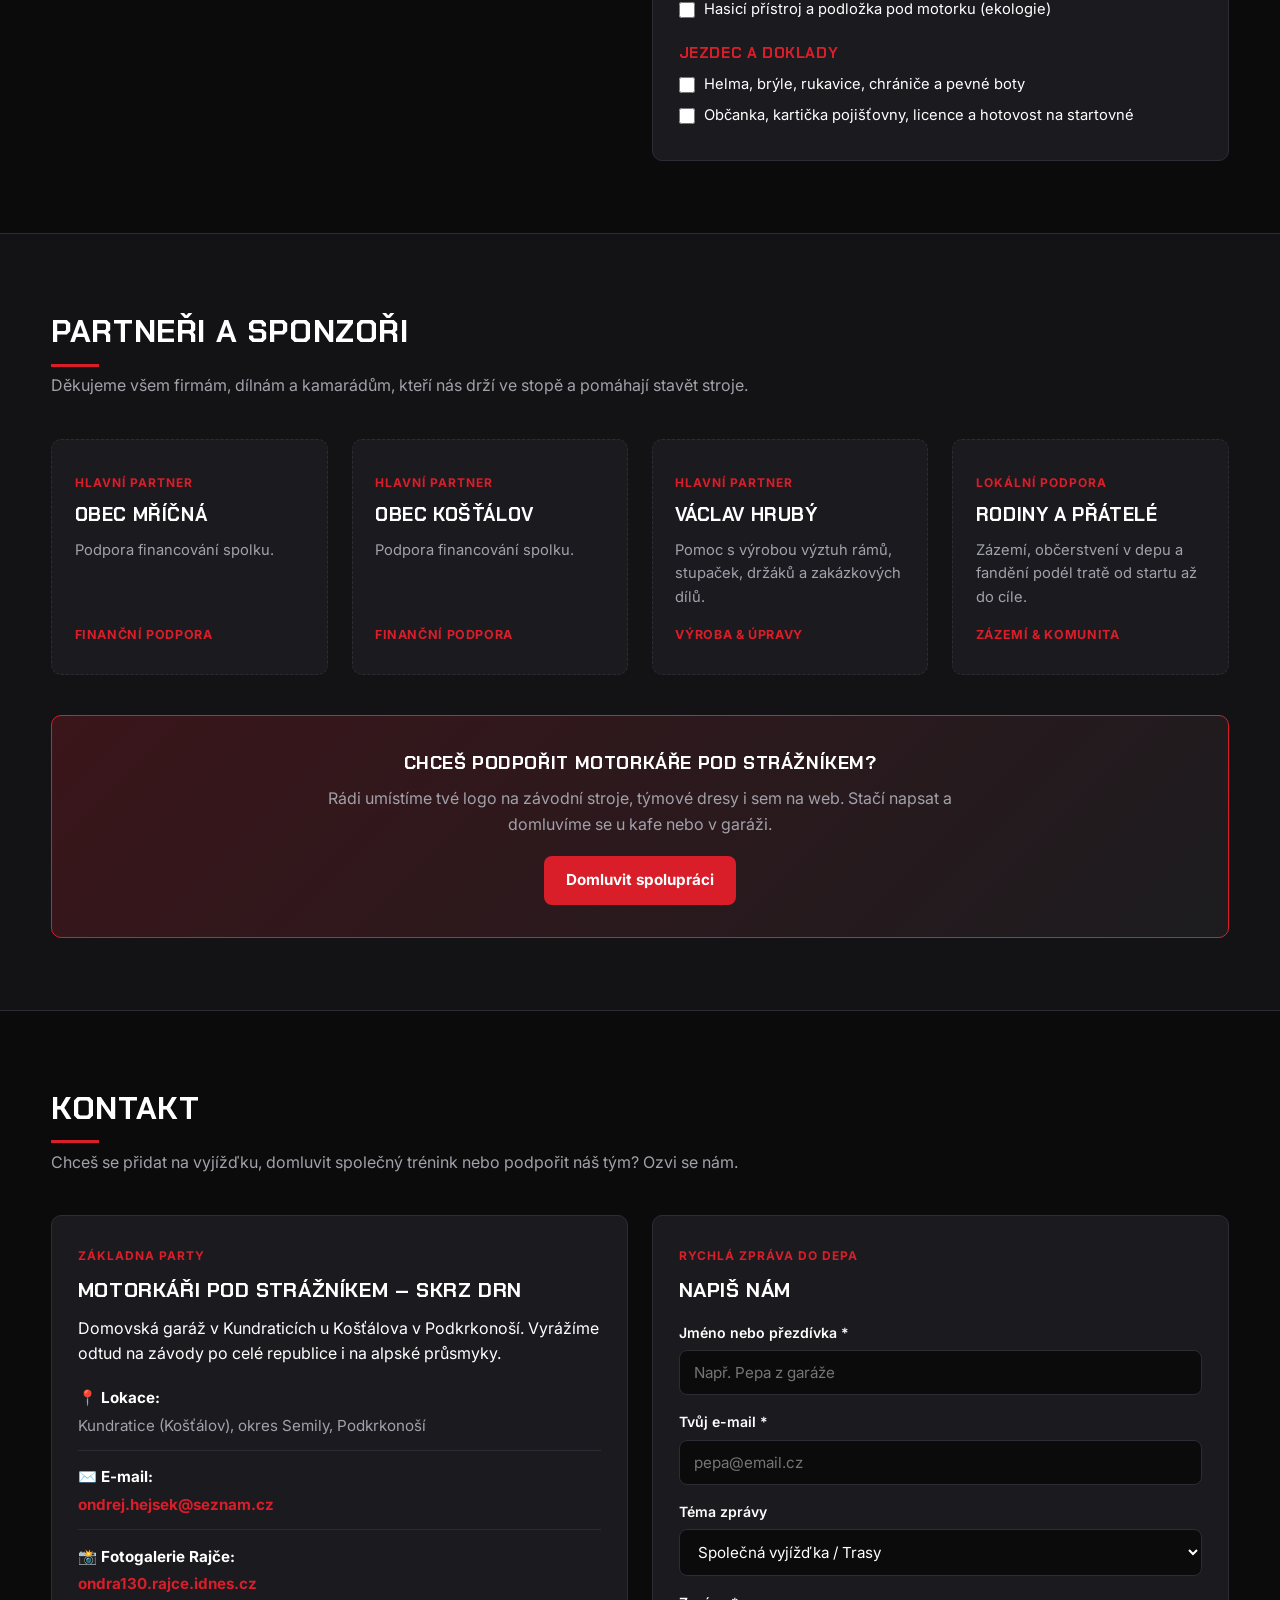
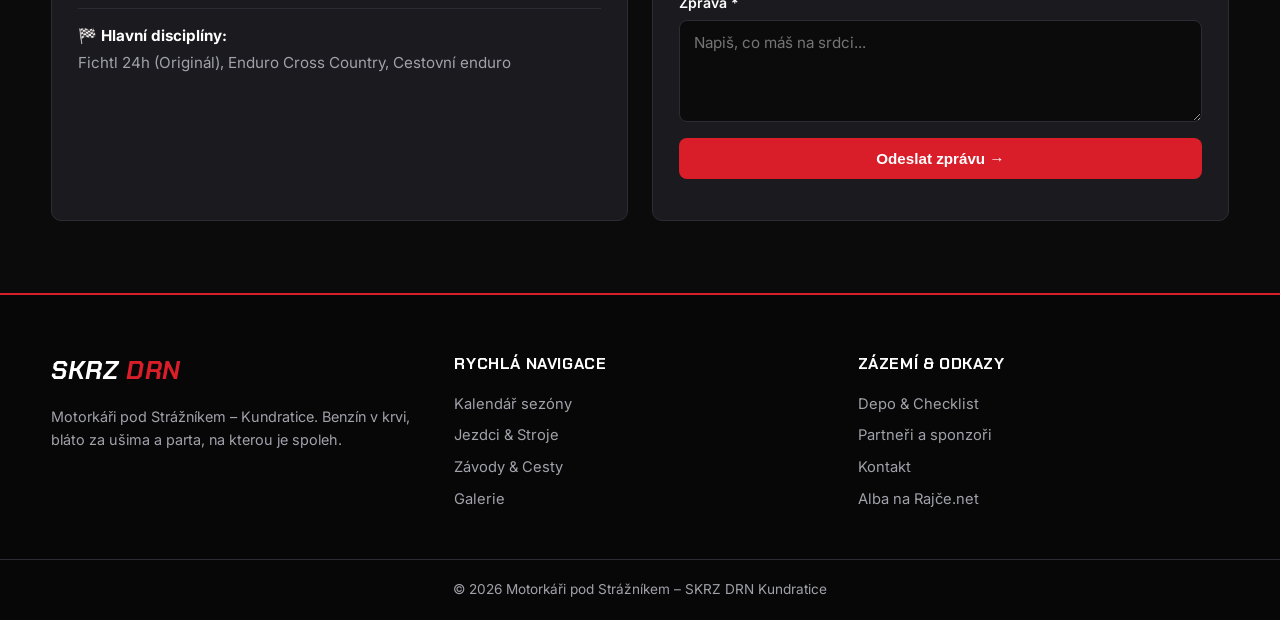
==== commit 929e9d5f: "úprava emailu" ====
--- a/index.html
+++ b/index.html
@@ -497,7 +497,7 @@
             <div class="sponsor-cta">
                 <h3>Chceš podpořit Motorkáře pod Strážníkem?</h3>
                 <p>
-                    Rádi umístíme tvé logo na závodní stroje, týmové dresy, stan v depu i sem na web. 
+                    Rádi umístíme tvé logo na závodní stroje, týmové dresy i sem na web. 
                     Stačí napsat a domluvíme se u kafe nebo v garáži.
                 </p>
                 <a href="#kontakt" class="btn btn-primary">Domluvit spolupráci</a>
@@ -527,7 +527,7 @@
                         </li>
                         <li>
                             <strong>✉️ E-mail:</strong>
-                            <a href="mailto:info@skrzdrn.cz" class="table-link">info@skrzdrn.cz</a>
+                            <a href="mailto:ondrej.hejsek@seznam.cz" class="table-link">ondrej.hejsek@seznam.cz</a>
                         </li>
                         <li>
                             <strong>📸 Fotogalerie Rajče:</strong>
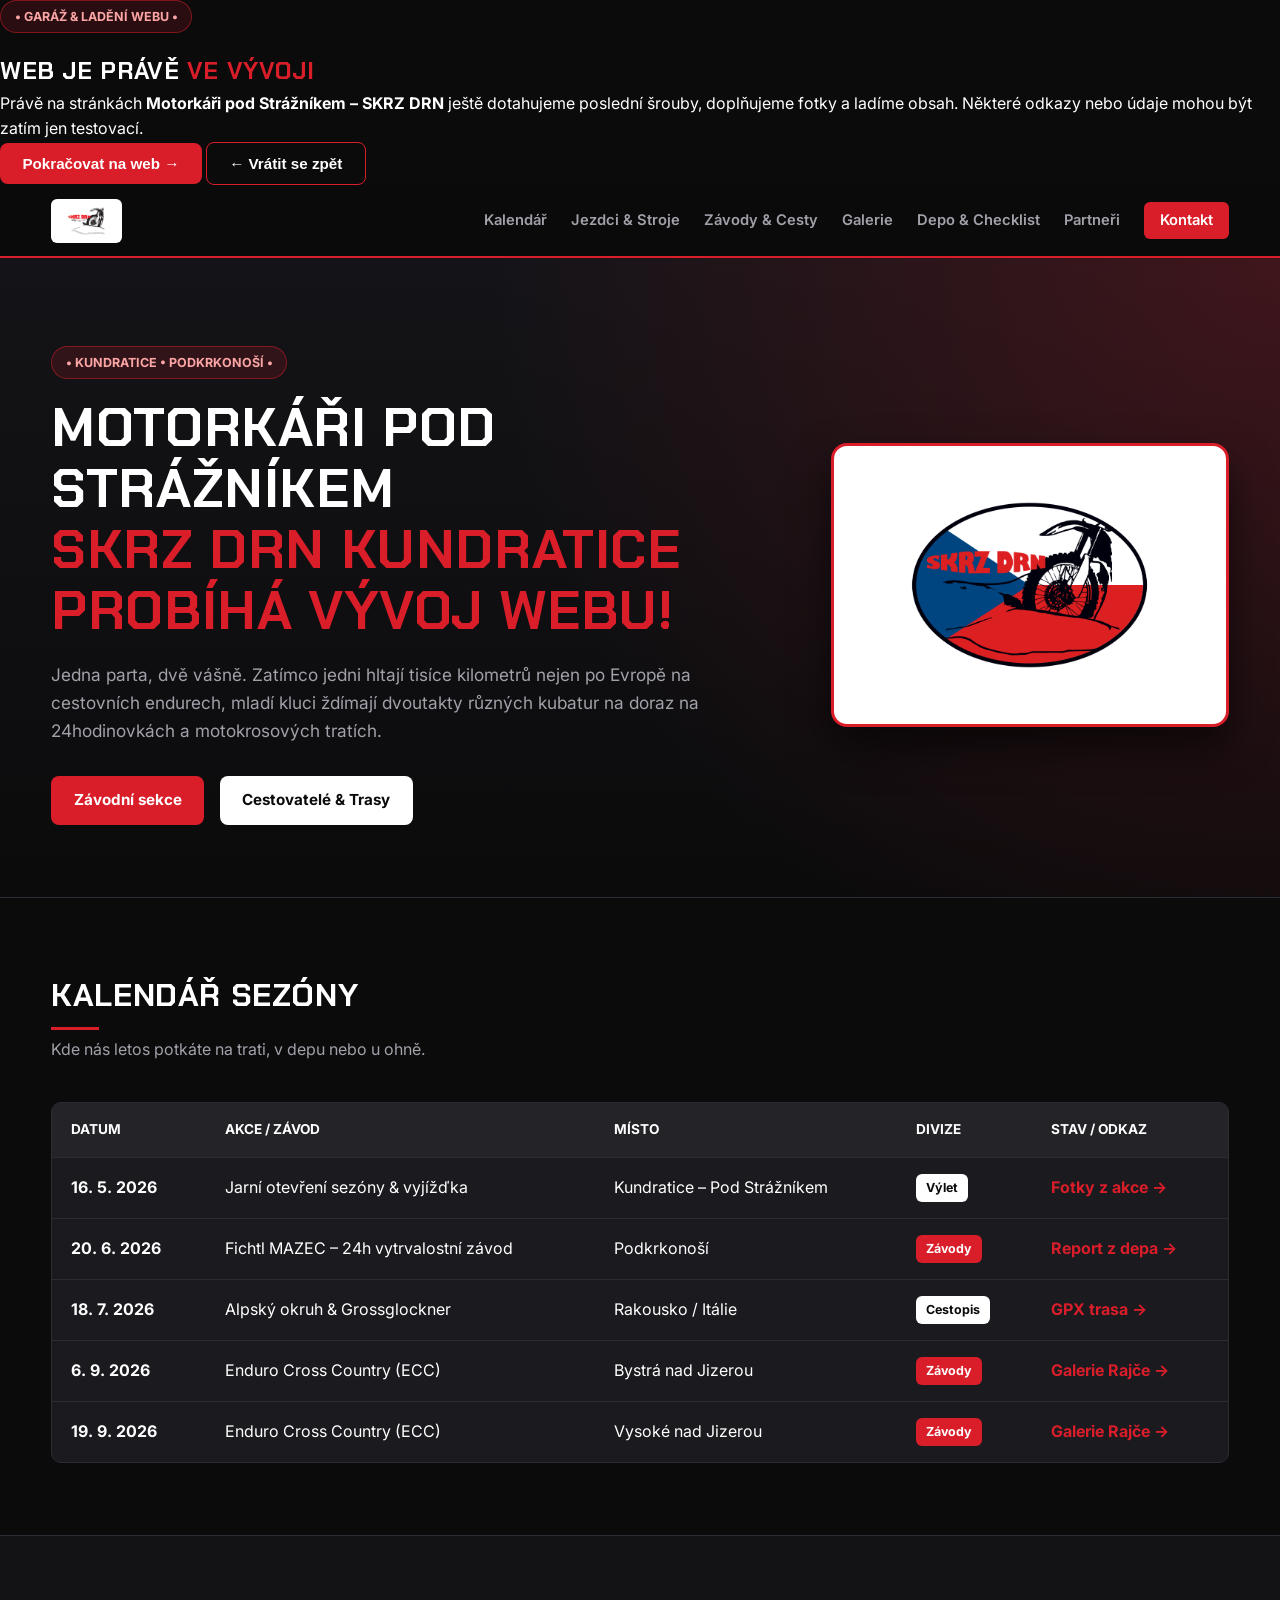
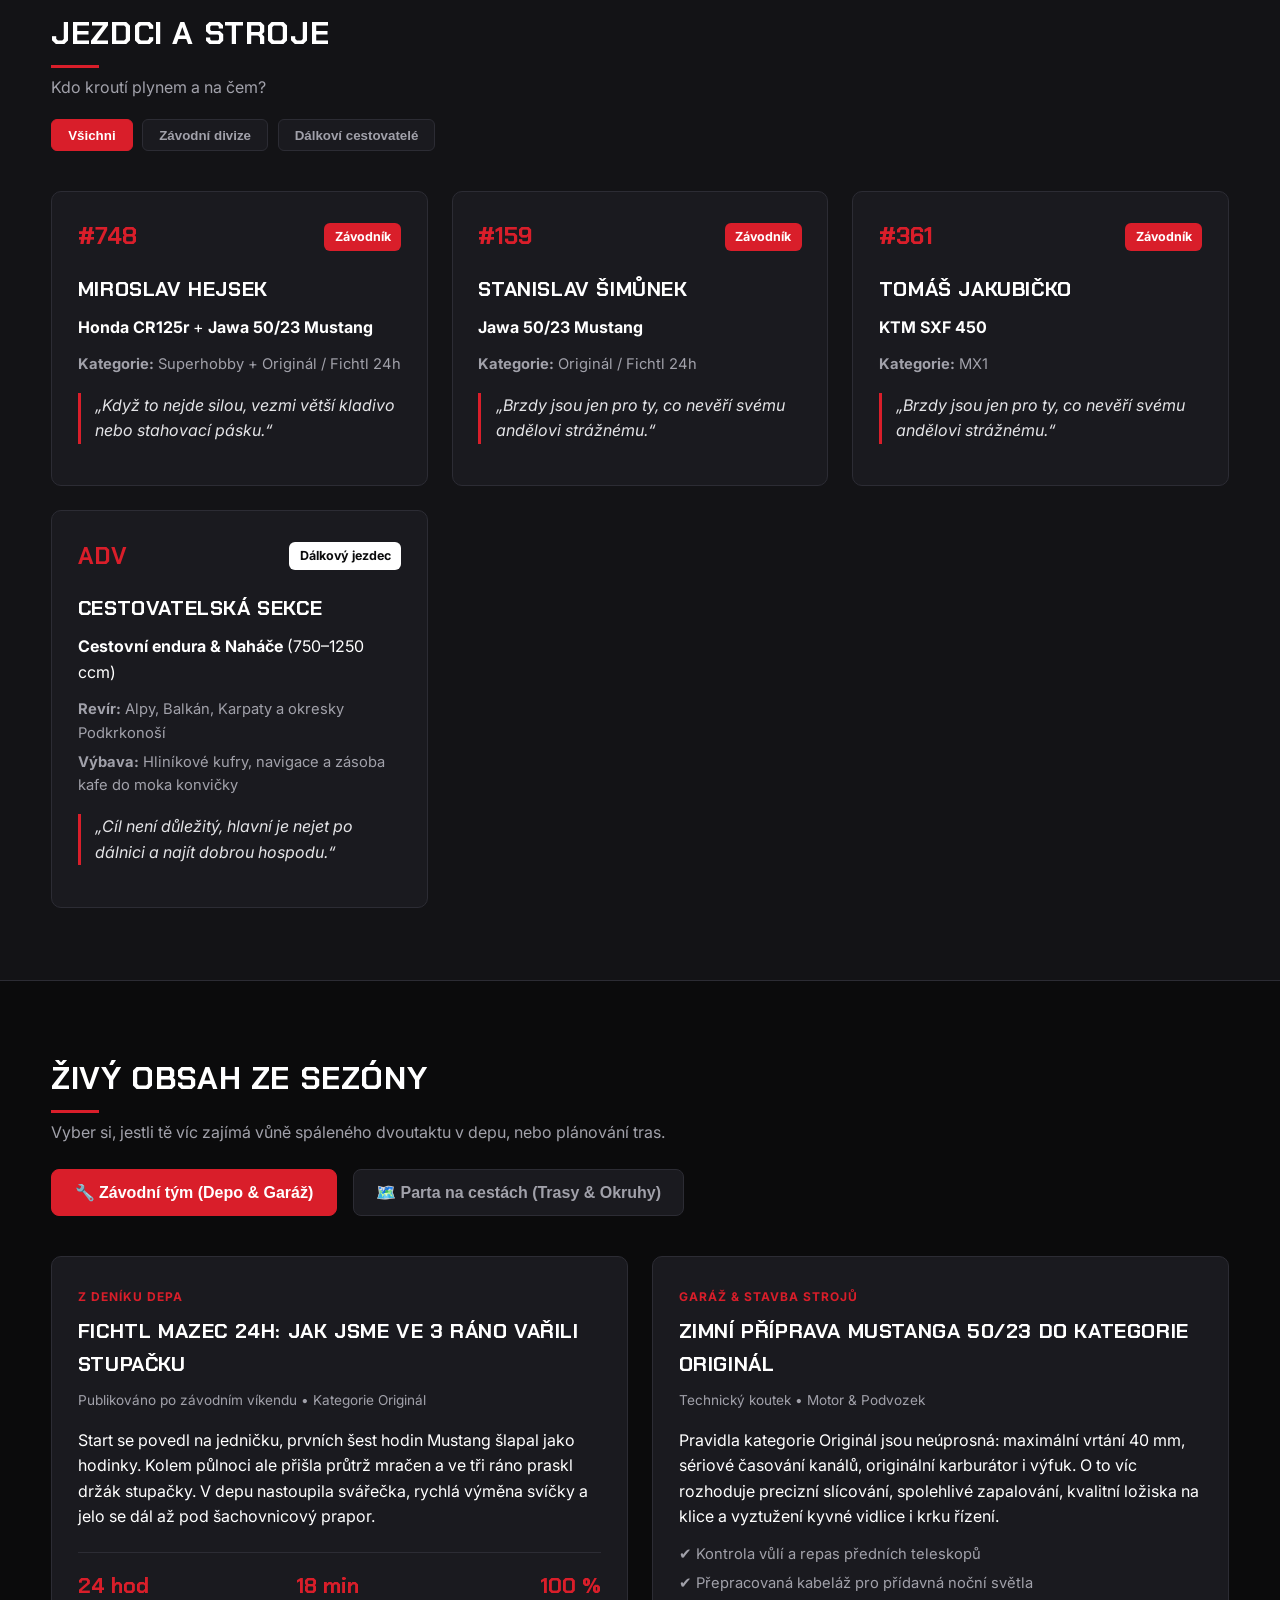
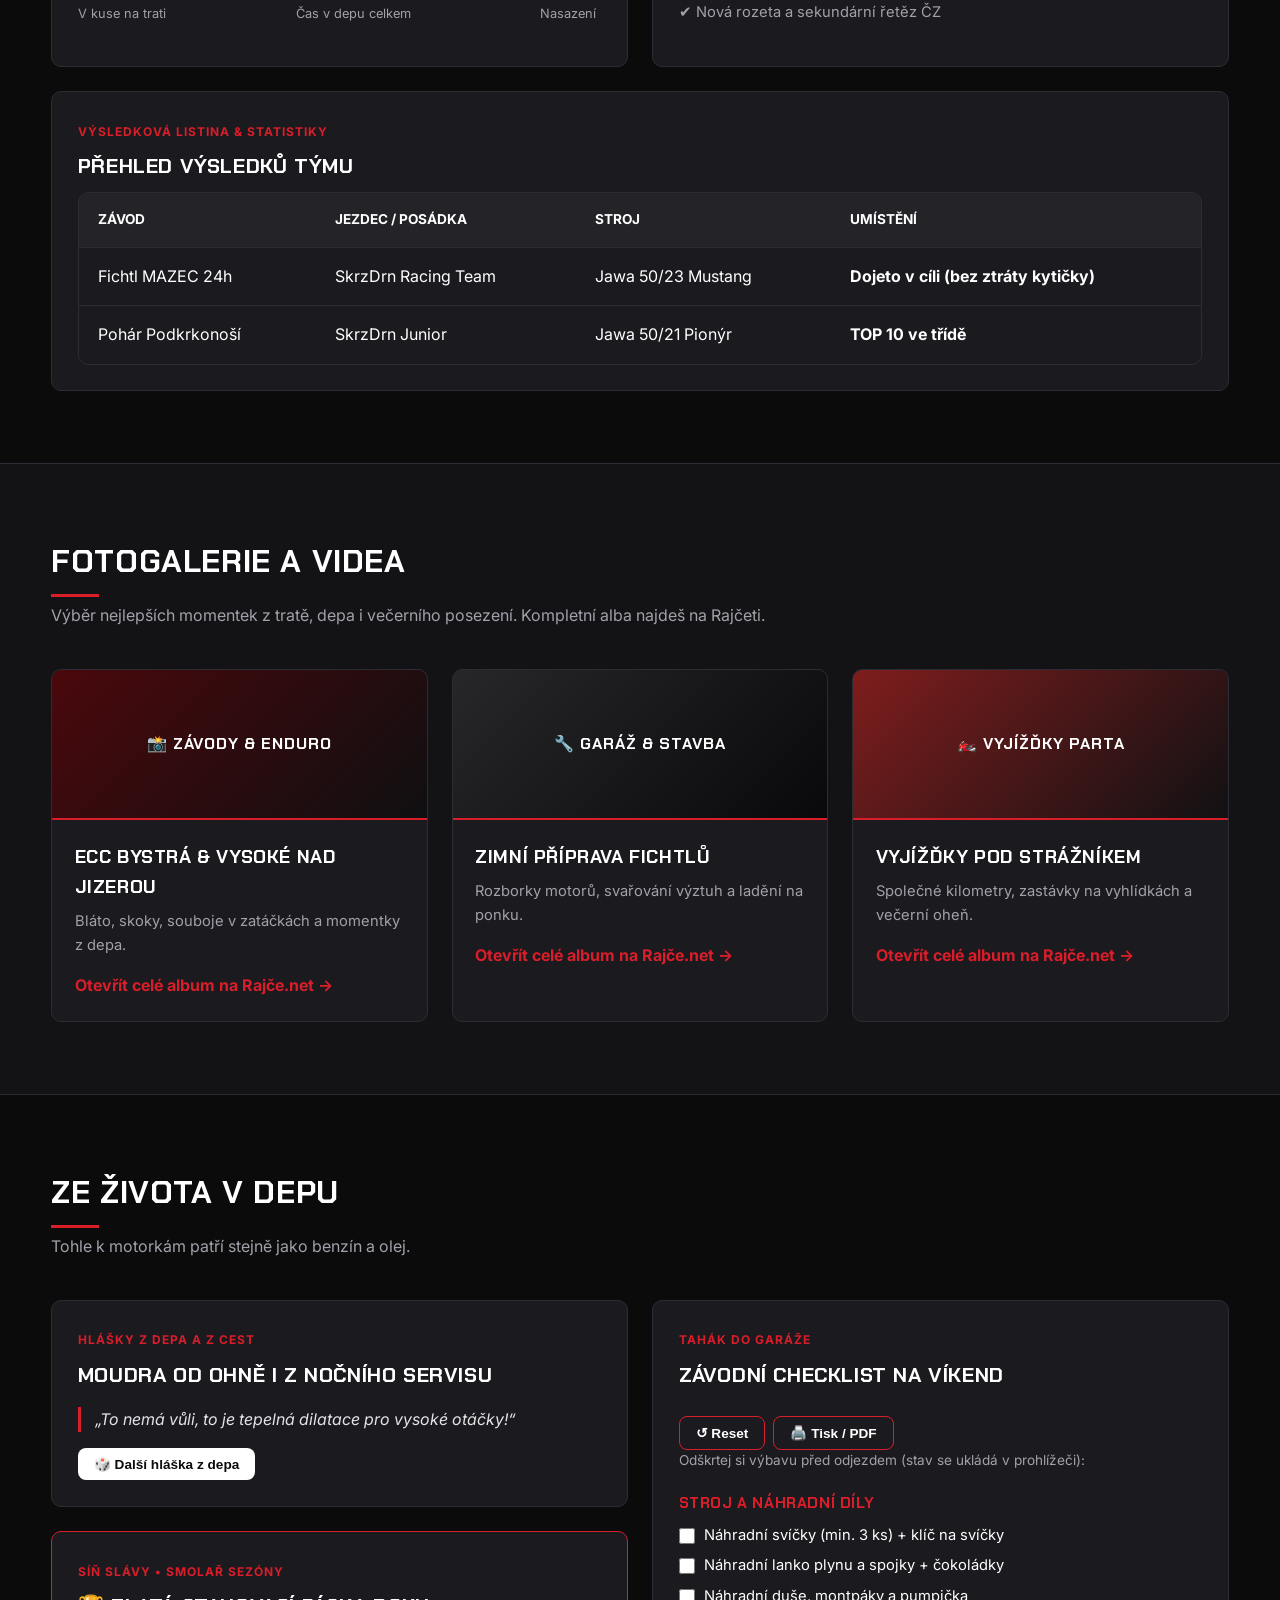
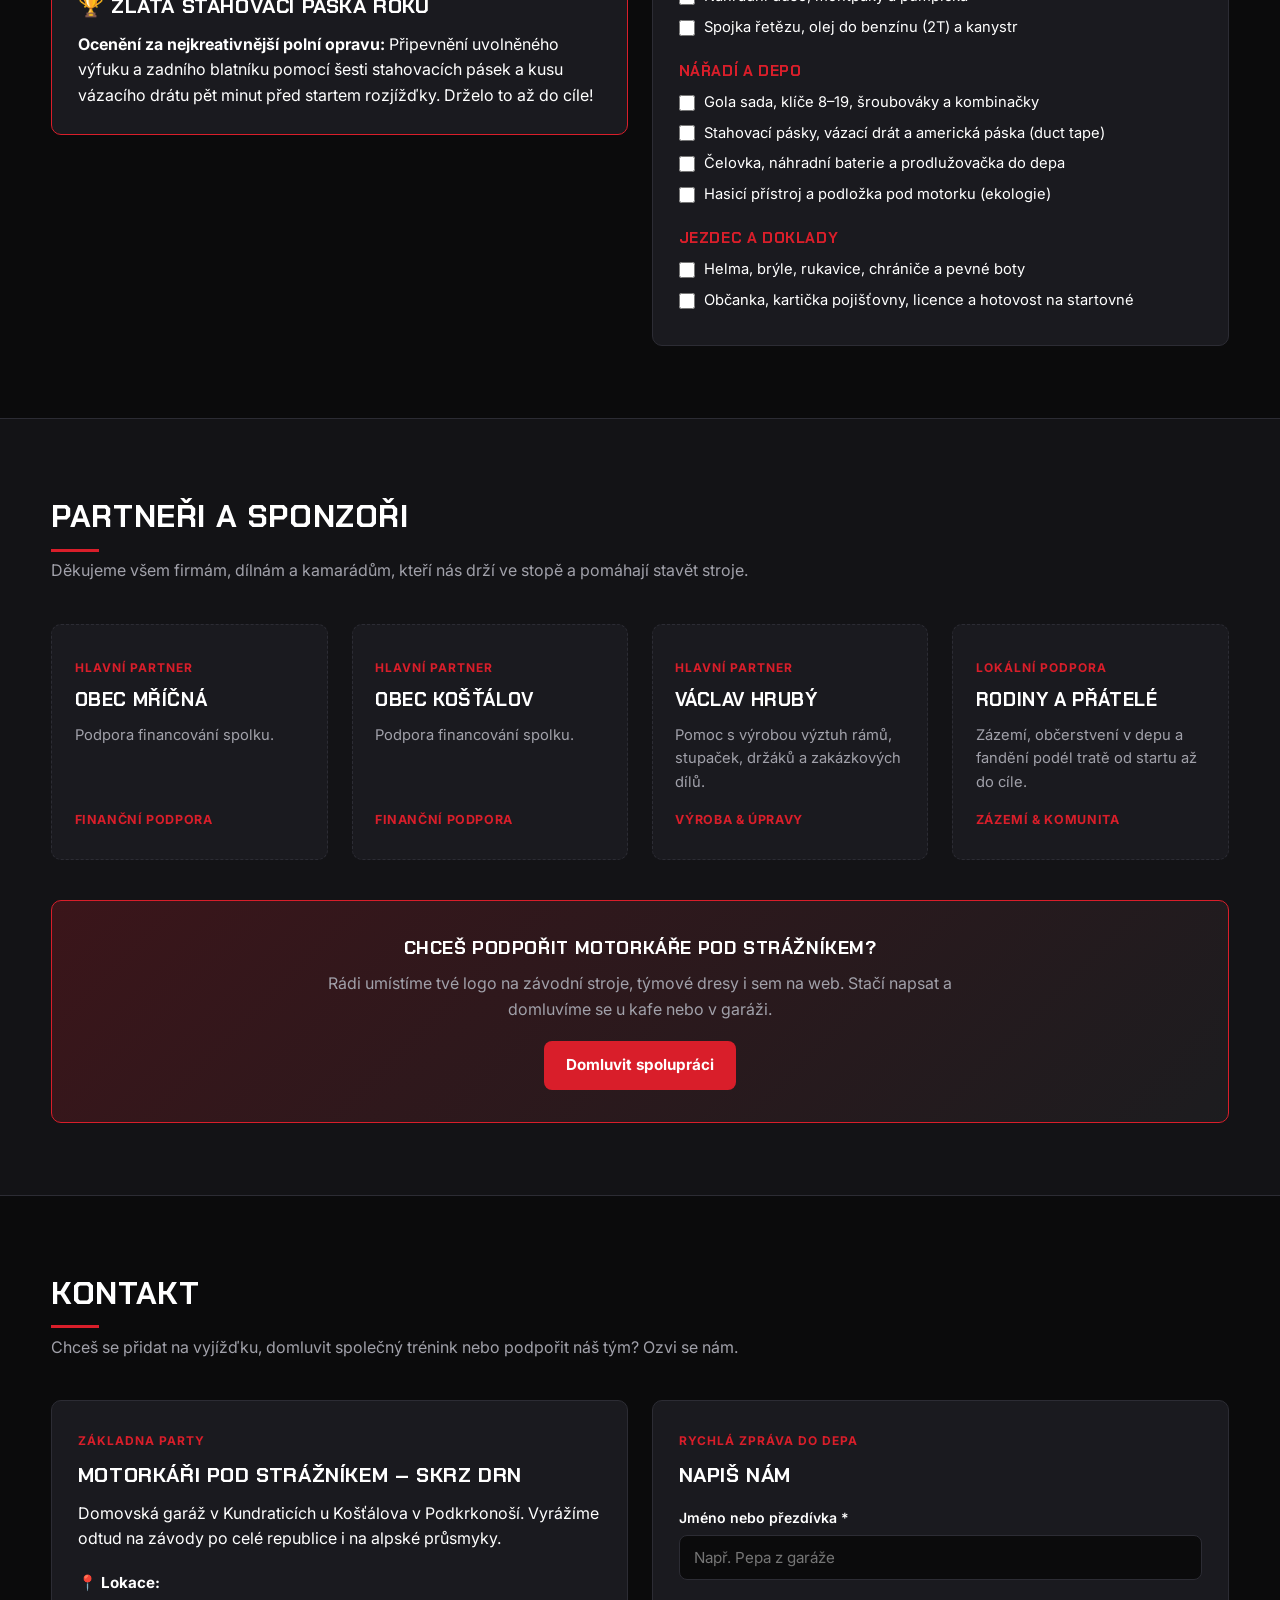
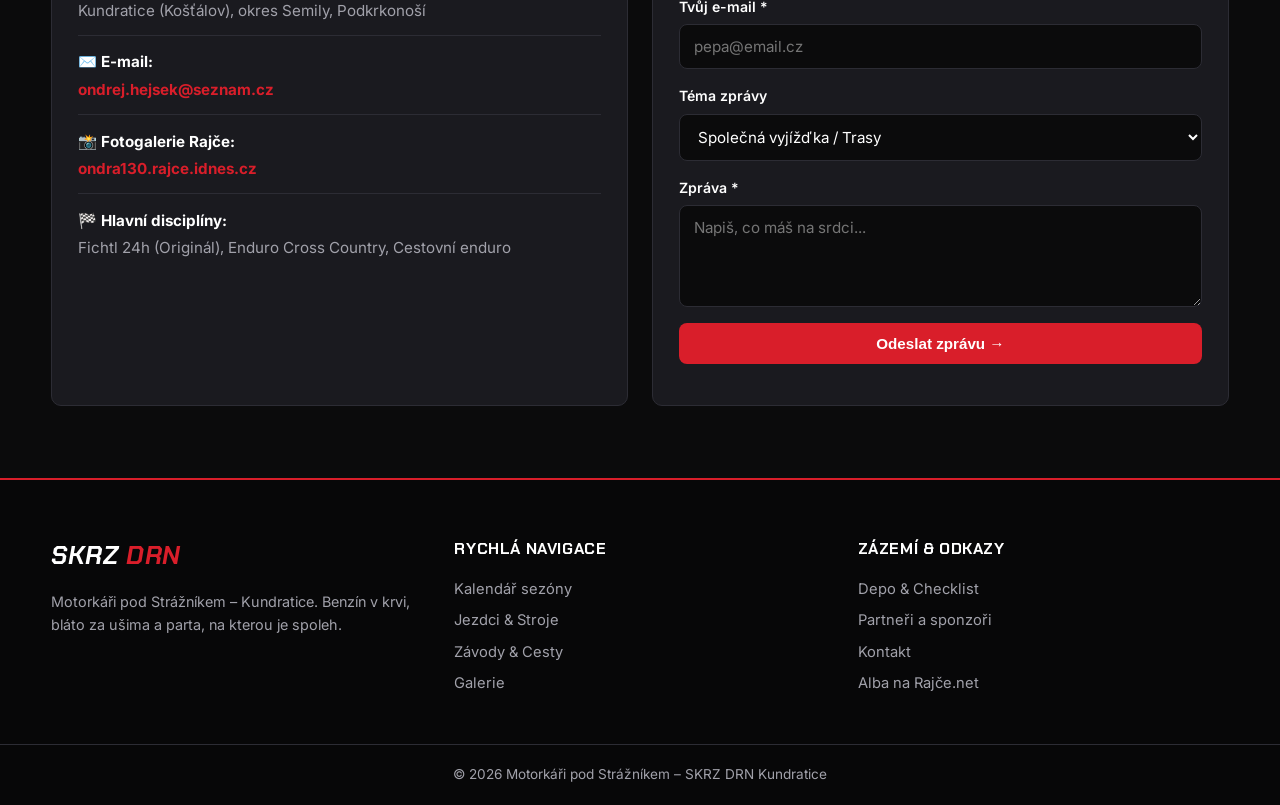
==== commit fbf94344: "vyskakovací okno" ====
--- a/index.html
+++ b/index.html
@@ -14,6 +14,22 @@
     <link href="https://fonts.googleapis.com/css2?family=Chakra+Petch:ital,wght@0,600;0,700;1,700&family=Inter:wght@400;500;600;700&display=swap" rel="stylesheet">
 </head>
 <body>
+
+    <!-- Vyskakovací okno: Web ve vývoji -->
+    <div id="devModal" class="dev-modal-overlay" role="dialog" aria-modal="true" aria-labelledby="devModalTitle">
+        <div class="dev-modal-box">
+            <span class="badge">• GARÁŽ &amp; LADĚNÍ WEBU •</span>
+            <h2 id="devModalTitle">WEB JE PRÁVĚ <span class="red">VE VÝVOJI</span></h2>
+            <p>
+                Právě na stránkách <strong>Motorkáři pod Strážníkem – SKRZ DRN</strong> ještě dotahujeme poslední šrouby, 
+                doplňujeme fotky a ladíme obsah. Některé odkazy nebo údaje mohou být zatím jen testovací.
+            </p>
+            <div class="dev-modal-buttons">
+                <button type="button" id="devEnterBtn" class="btn btn-primary">Pokračovat na web →</button>
+                <button type="button" id="devBackBtn" class="btn btn-outline">← Vrátit se zpět</button>
+            </div>
+        </div>
+    </div>
 
     <!-- Navigace -->
     <header class="navbar">
--- a/style.css
+++ b/style.css
@@ -867,4 +867,51 @@
     .no-print {
         display: none !important;
     }
+    /* === VYSKAKOVACÍ OKNO: WEB VE VÝVOJI === */
+.dev-modal-overlay {
+    position: fixed;
+    inset: 0;
+    z-index: 9999;
+    background: rgba(7, 7, 8, 0.92);
+    backdrop-filter: blur(8px);
+    display: flex;
+    align-items: center;
+    justify-content: center;
+    padding: 1.2rem;
+}
+
+.dev-modal-overlay.hidden {
+    display: none;
+}
+
+.dev-modal-box {
+    background: var(--bg-card);
+    border: 2px solid var(--red);
+    border-radius: 14px;
+    max-width: 520px;
+    width: 100%;
+    padding: 2.2rem 1.8rem;
+    text-align: center;
+    box-shadow: 0 25px 60px rgba(0, 0, 0, 0.85);
+}
+
+.dev-modal-box h2 {
+    font-size: 1.85rem;
+    color: var(--white);
+    margin-bottom: 0.9rem;
+}
+
+.dev-modal-box p {
+    color: var(--text-muted);
+    font-size: 0.98rem;
+    margin-bottom: 1.8rem;
+    line-height: 1.6;
+}
+
+.dev-modal-buttons {
+    display: flex;
+    flex-wrap: wrap;
+    justify-content: center;
+    gap: 0.9rem;
+}
 }
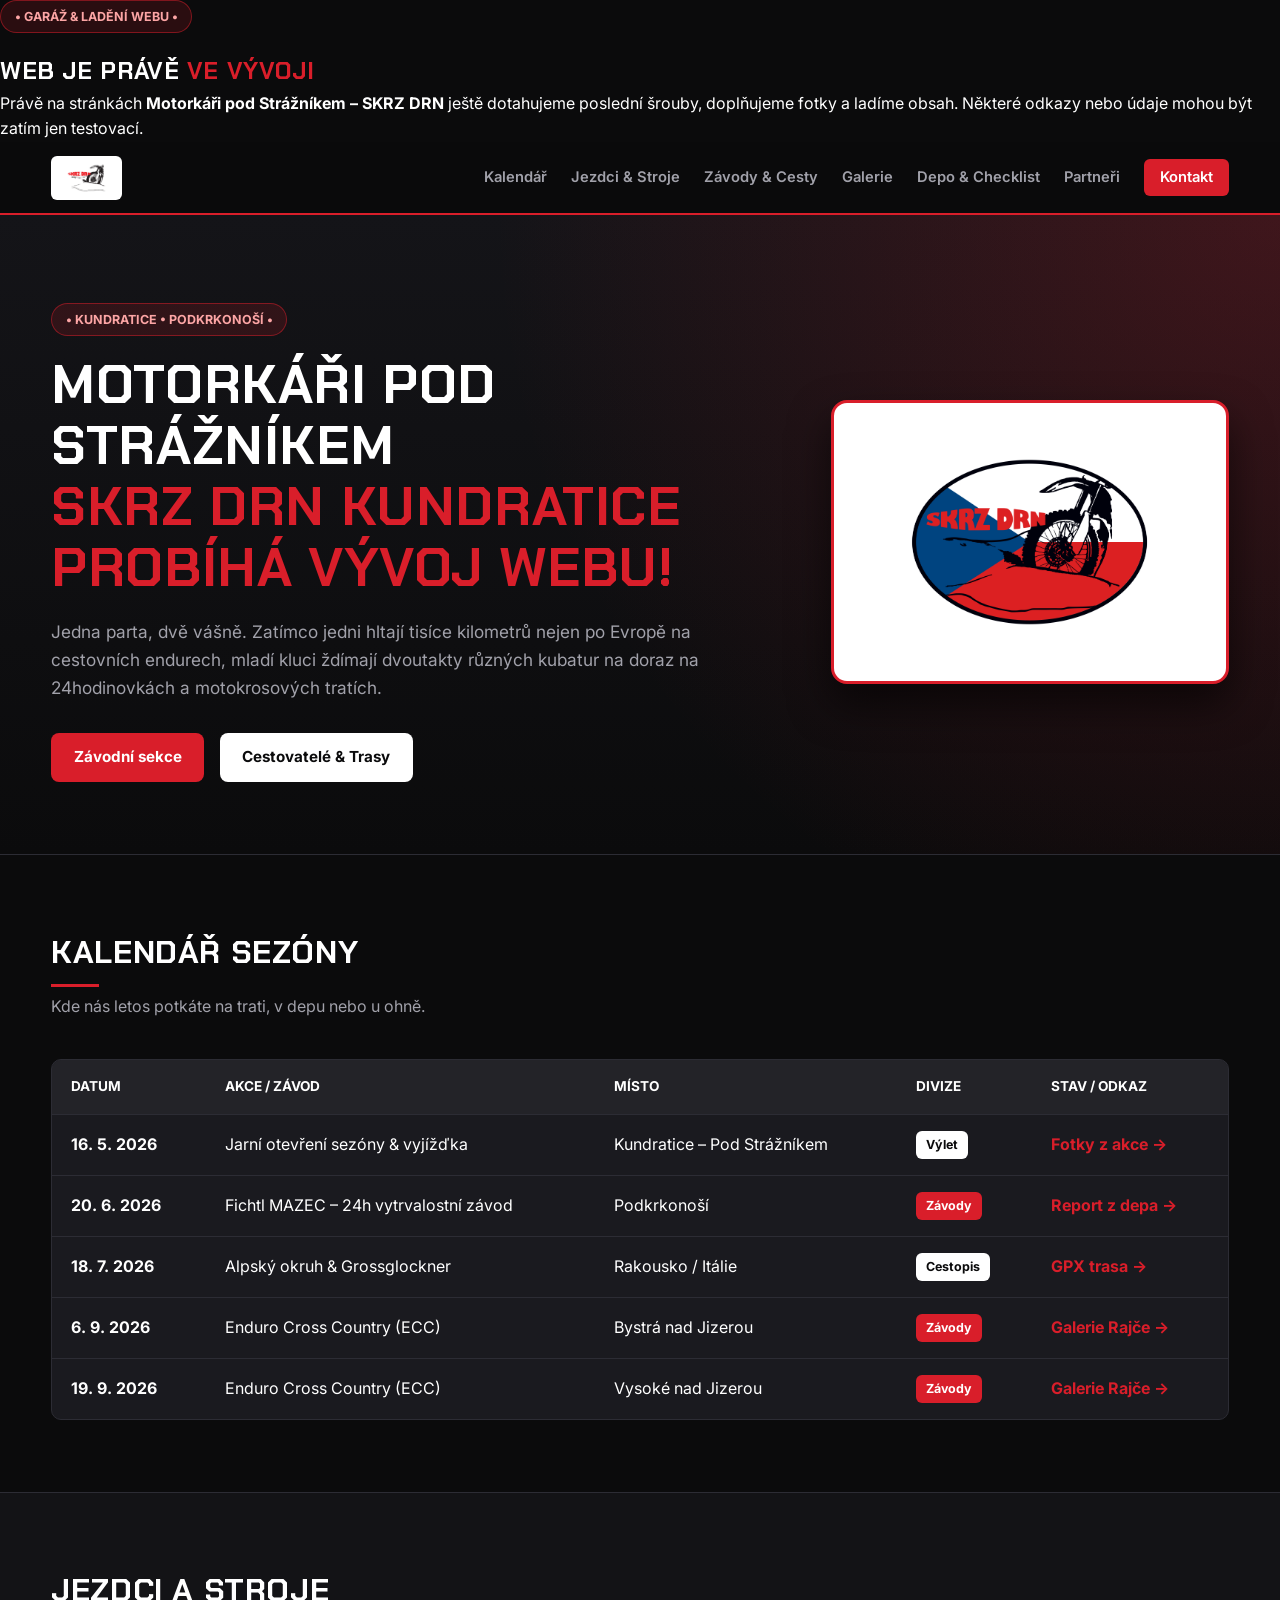
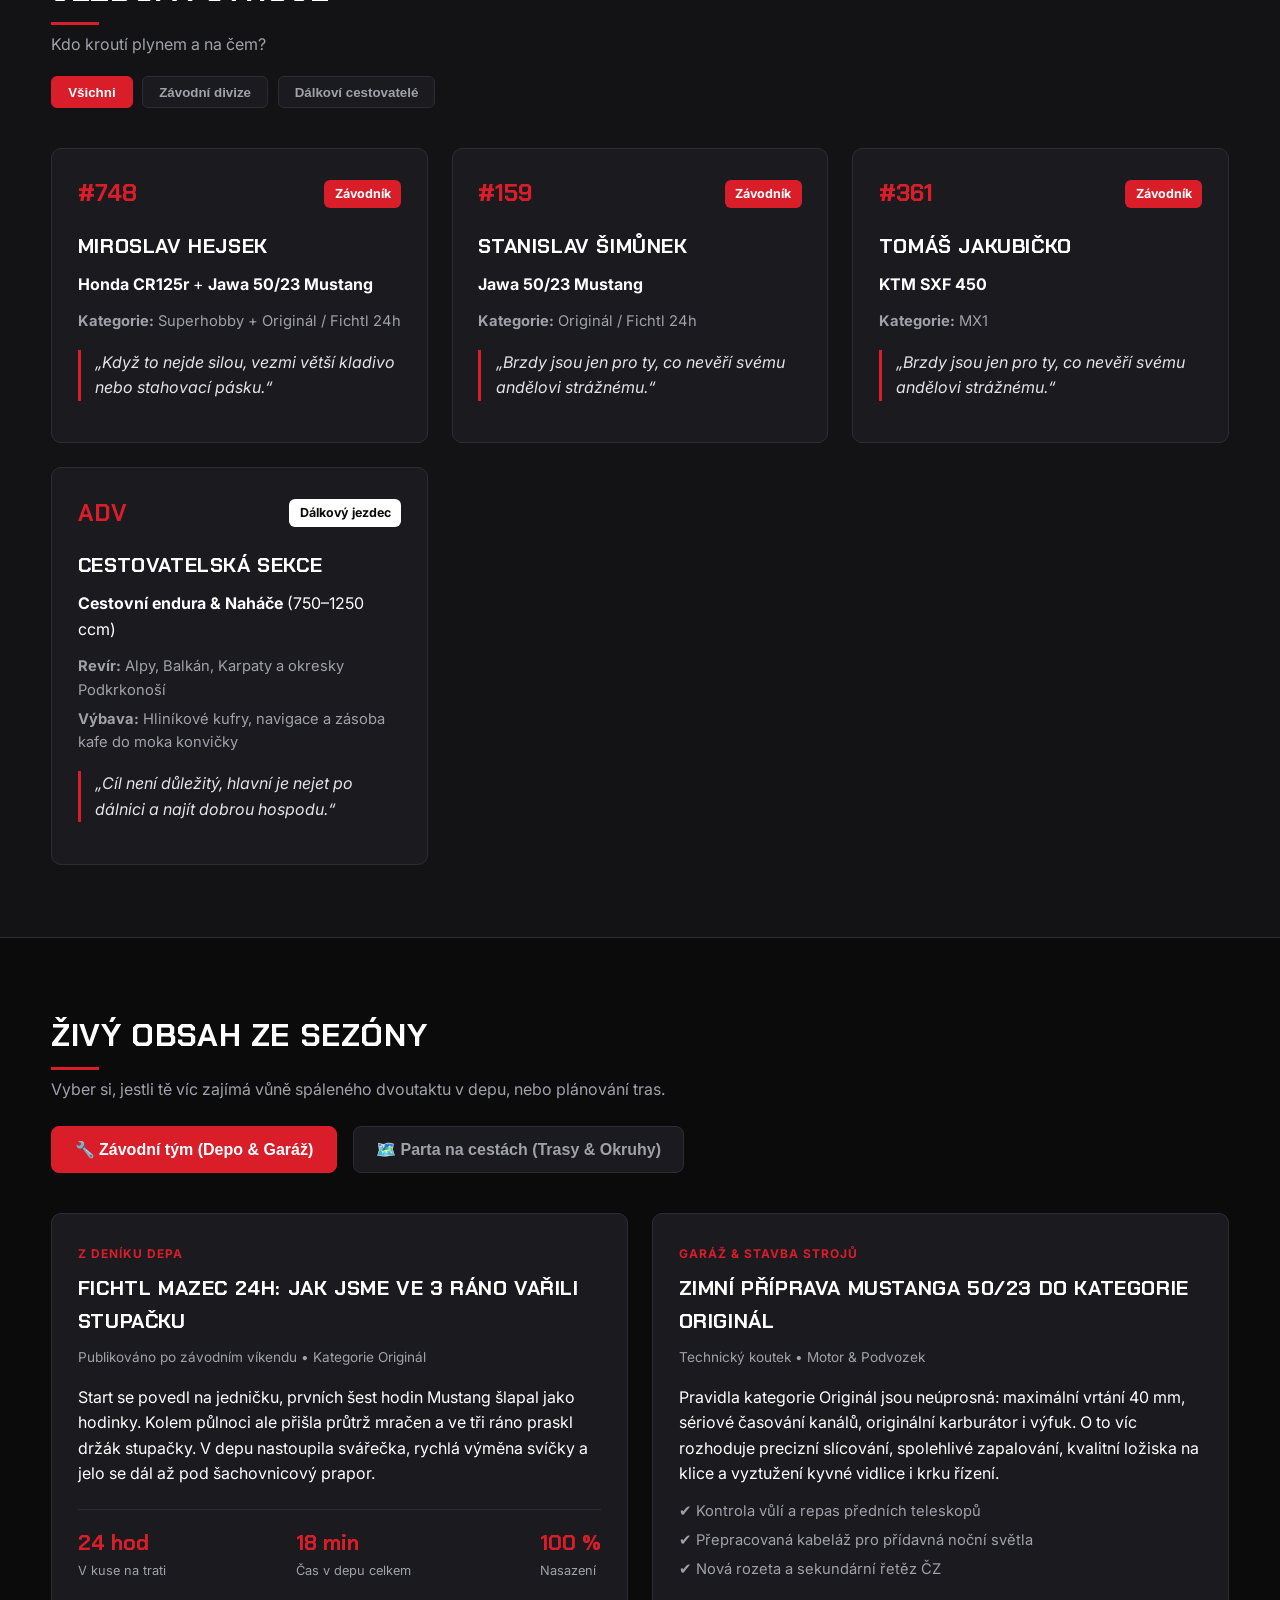
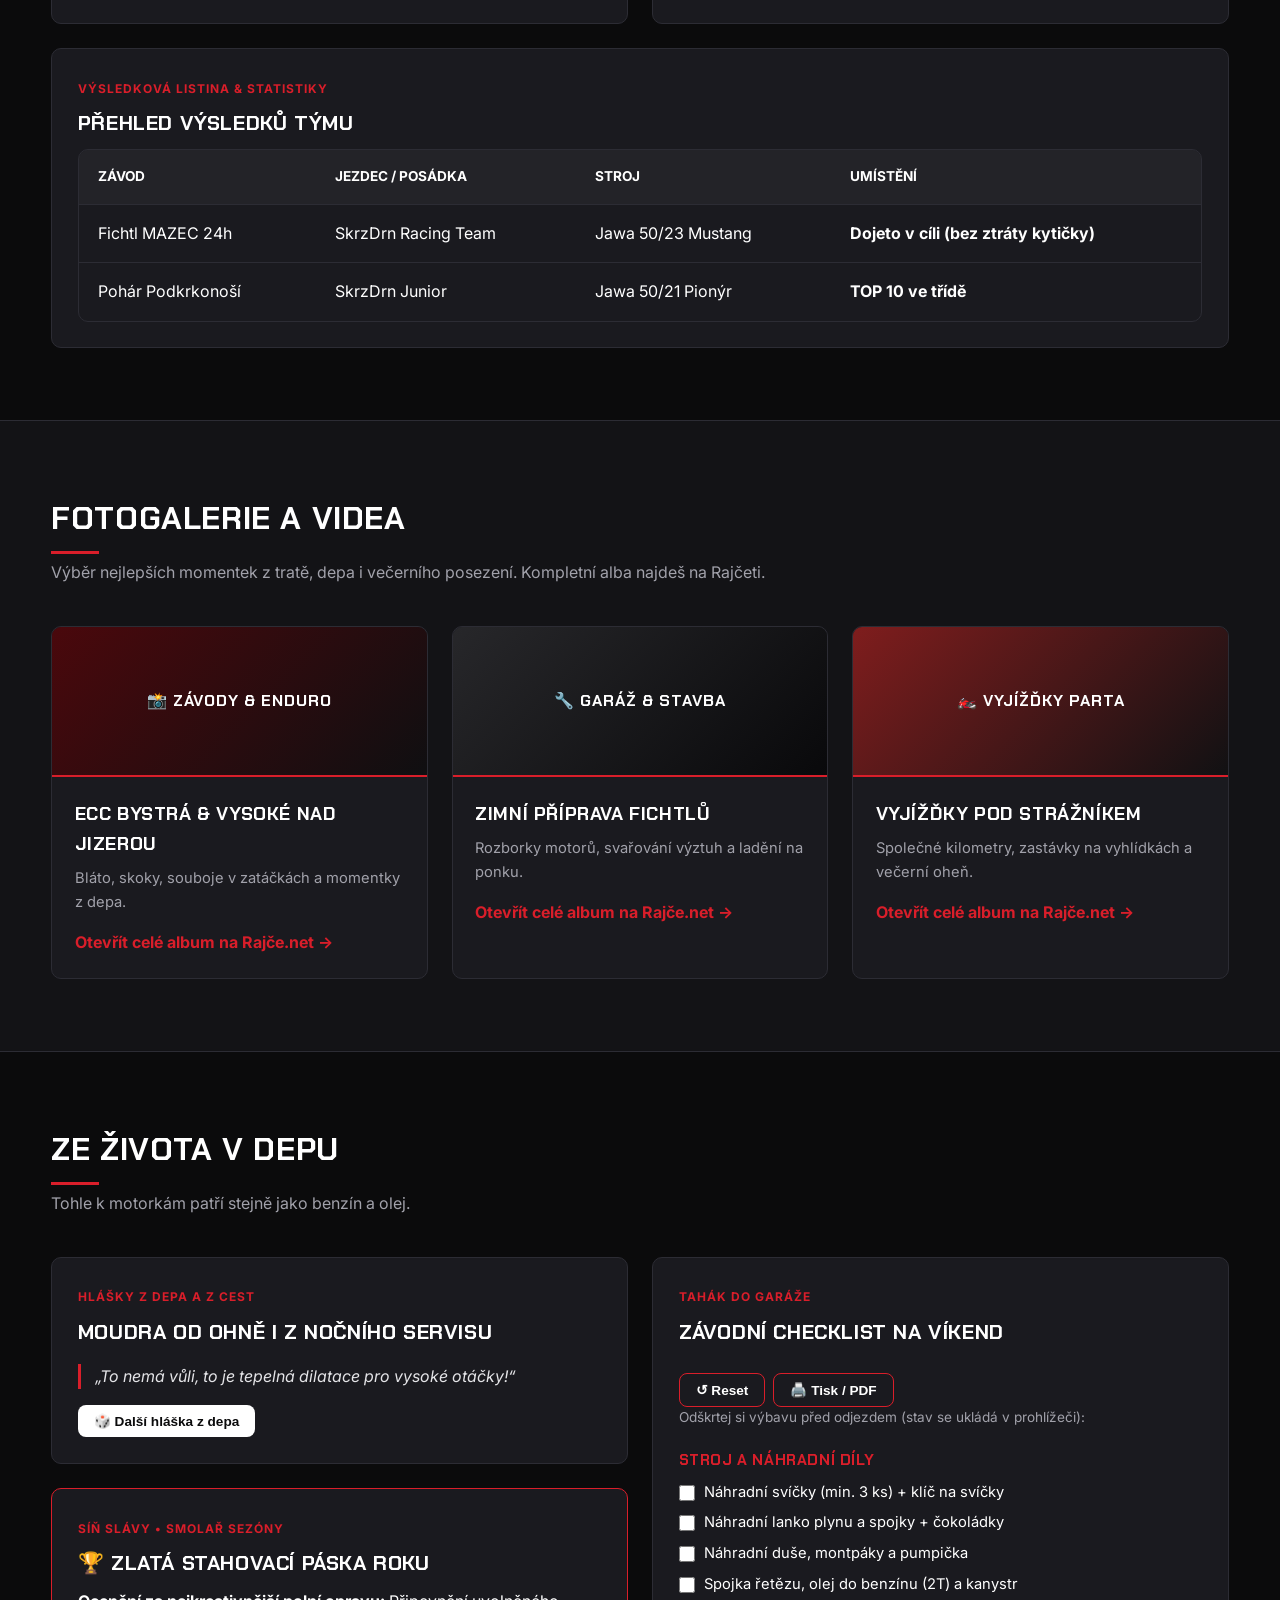
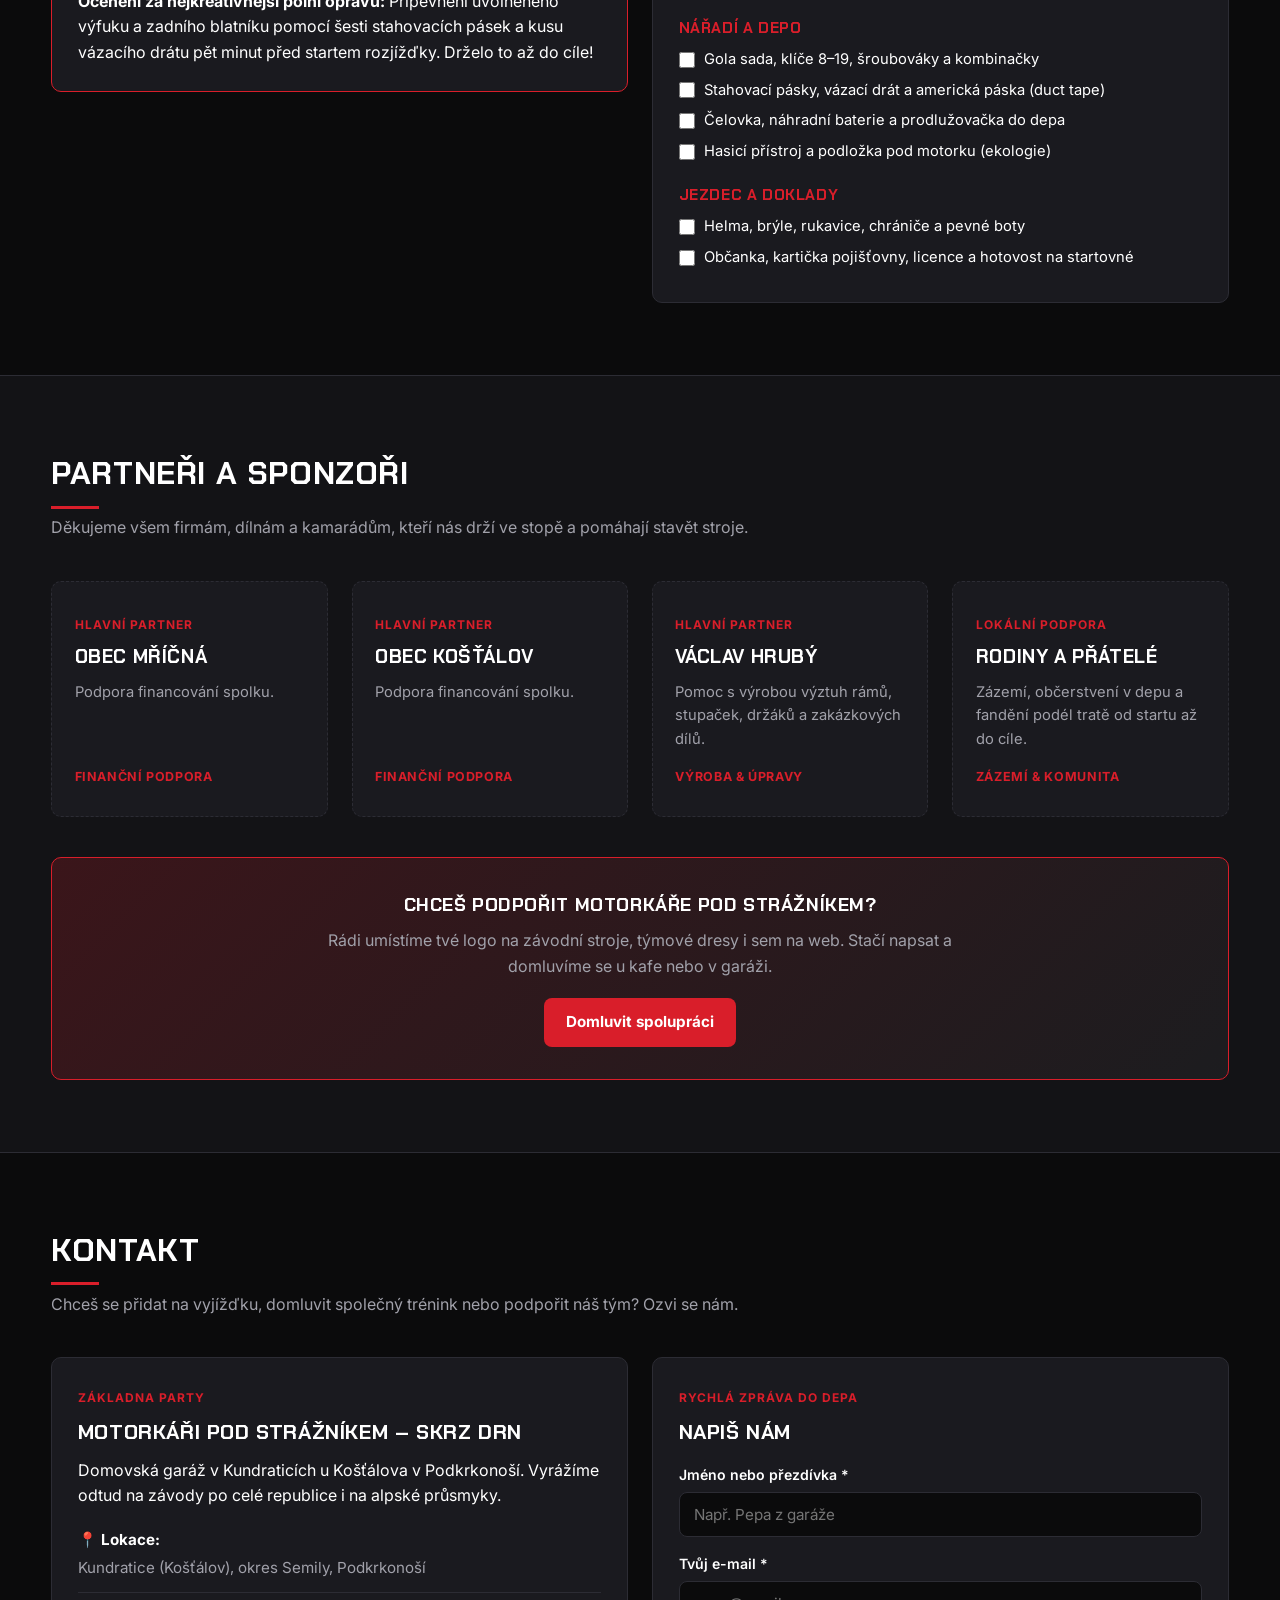
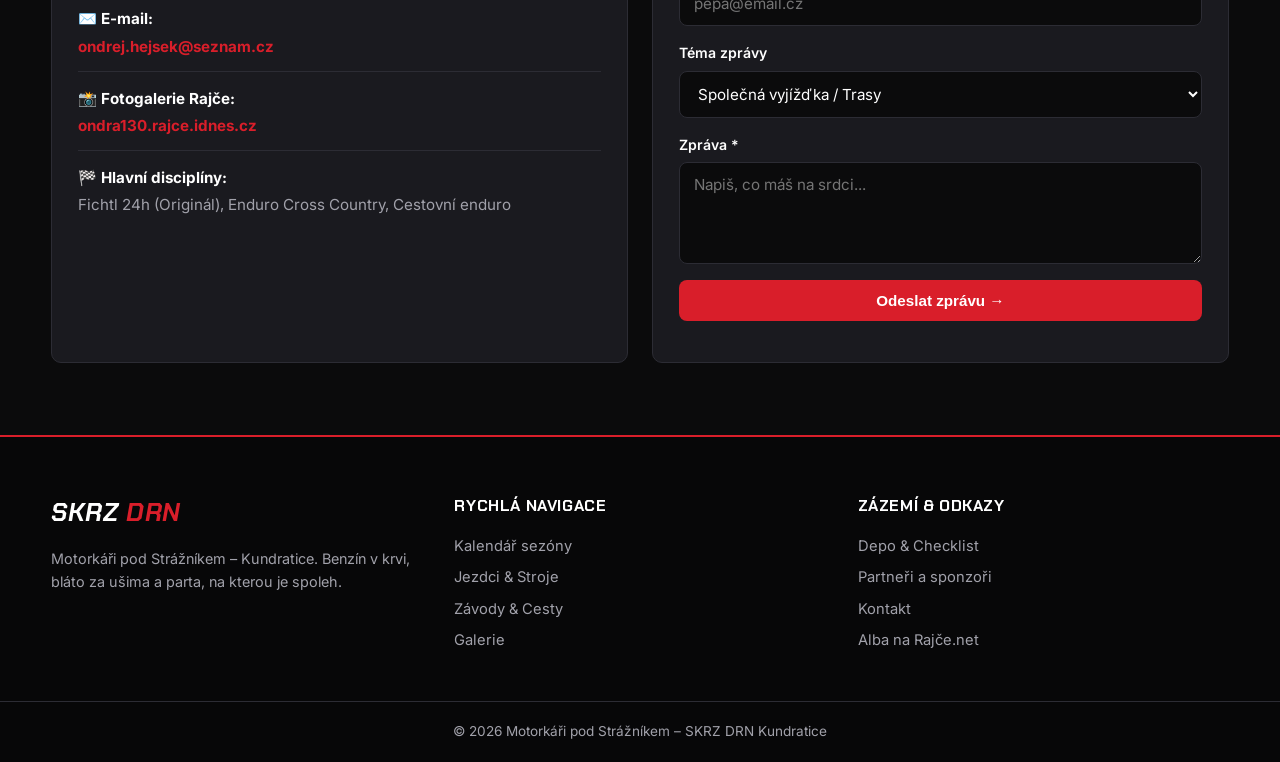
==== commit 89db8fa8: "odstranění tlačítek z upozornění" ====
--- a/index.html
+++ b/index.html
@@ -24,11 +24,8 @@
                 Právě na stránkách <strong>Motorkáři pod Strážníkem – SKRZ DRN</strong> ještě dotahujeme poslední šrouby, 
                 doplňujeme fotky a ladíme obsah. Některé odkazy nebo údaje mohou být zatím jen testovací.
             </p>
-            <div class="dev-modal-buttons">
-                <button type="button" id="devEnterBtn" class="btn btn-primary">Pokračovat na web →</button>
-                <button type="button" id="devBackBtn" class="btn btn-outline">← Vrátit se zpět</button>
-            </div>
-        </div>
+            
+                       </div>
     </div>
 
     <!-- Navigace -->
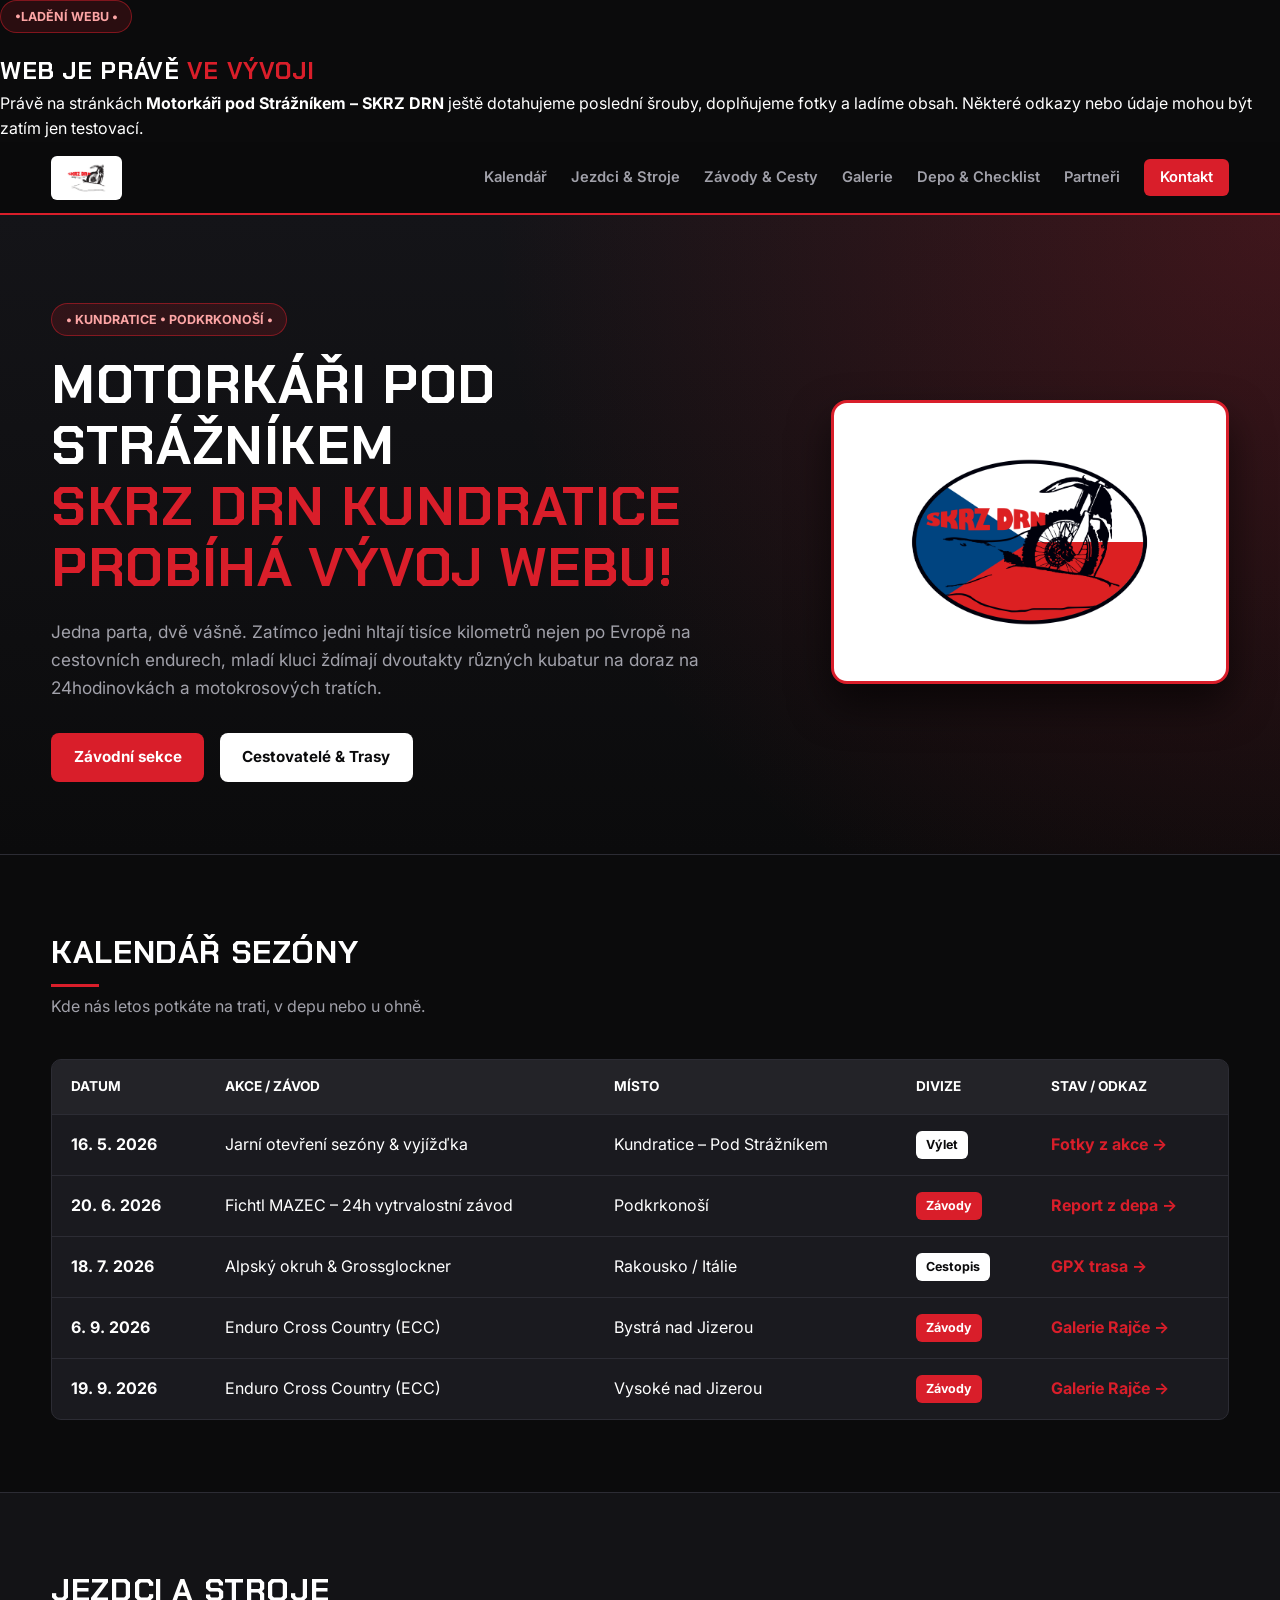
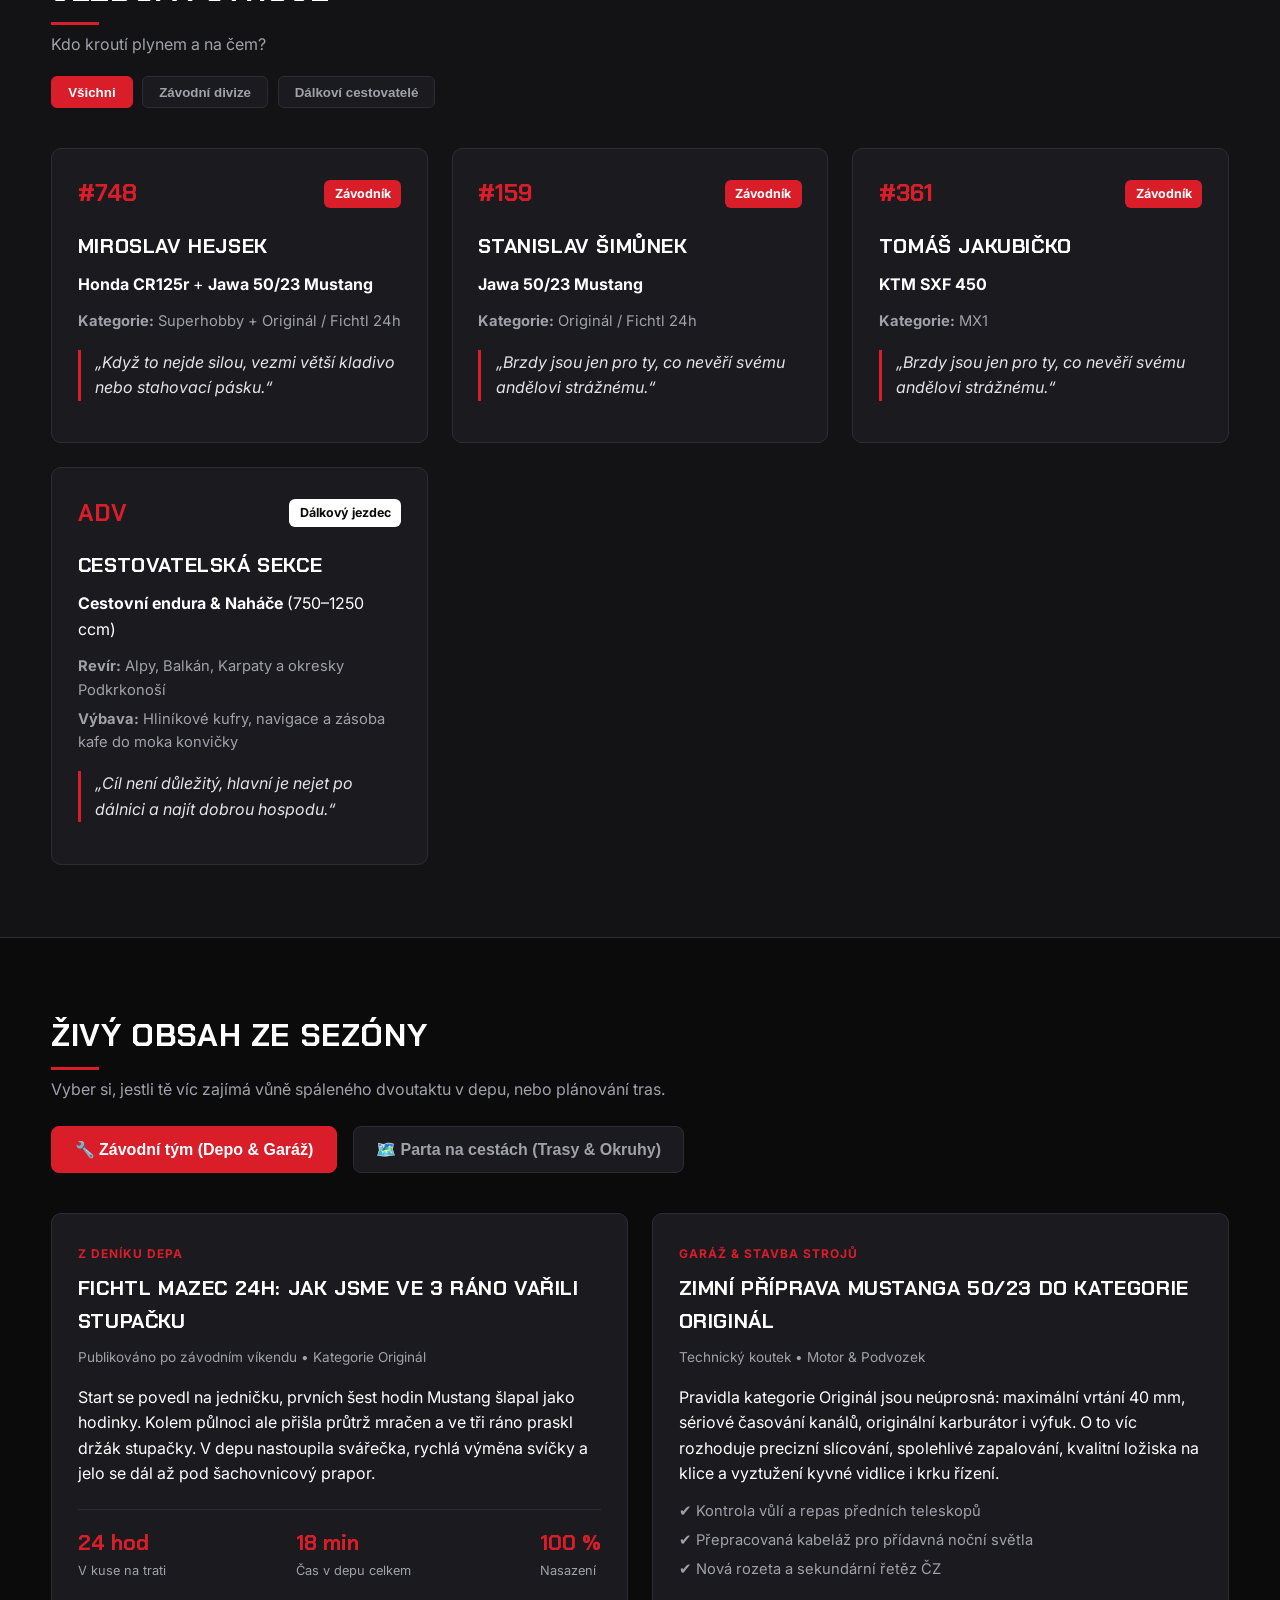
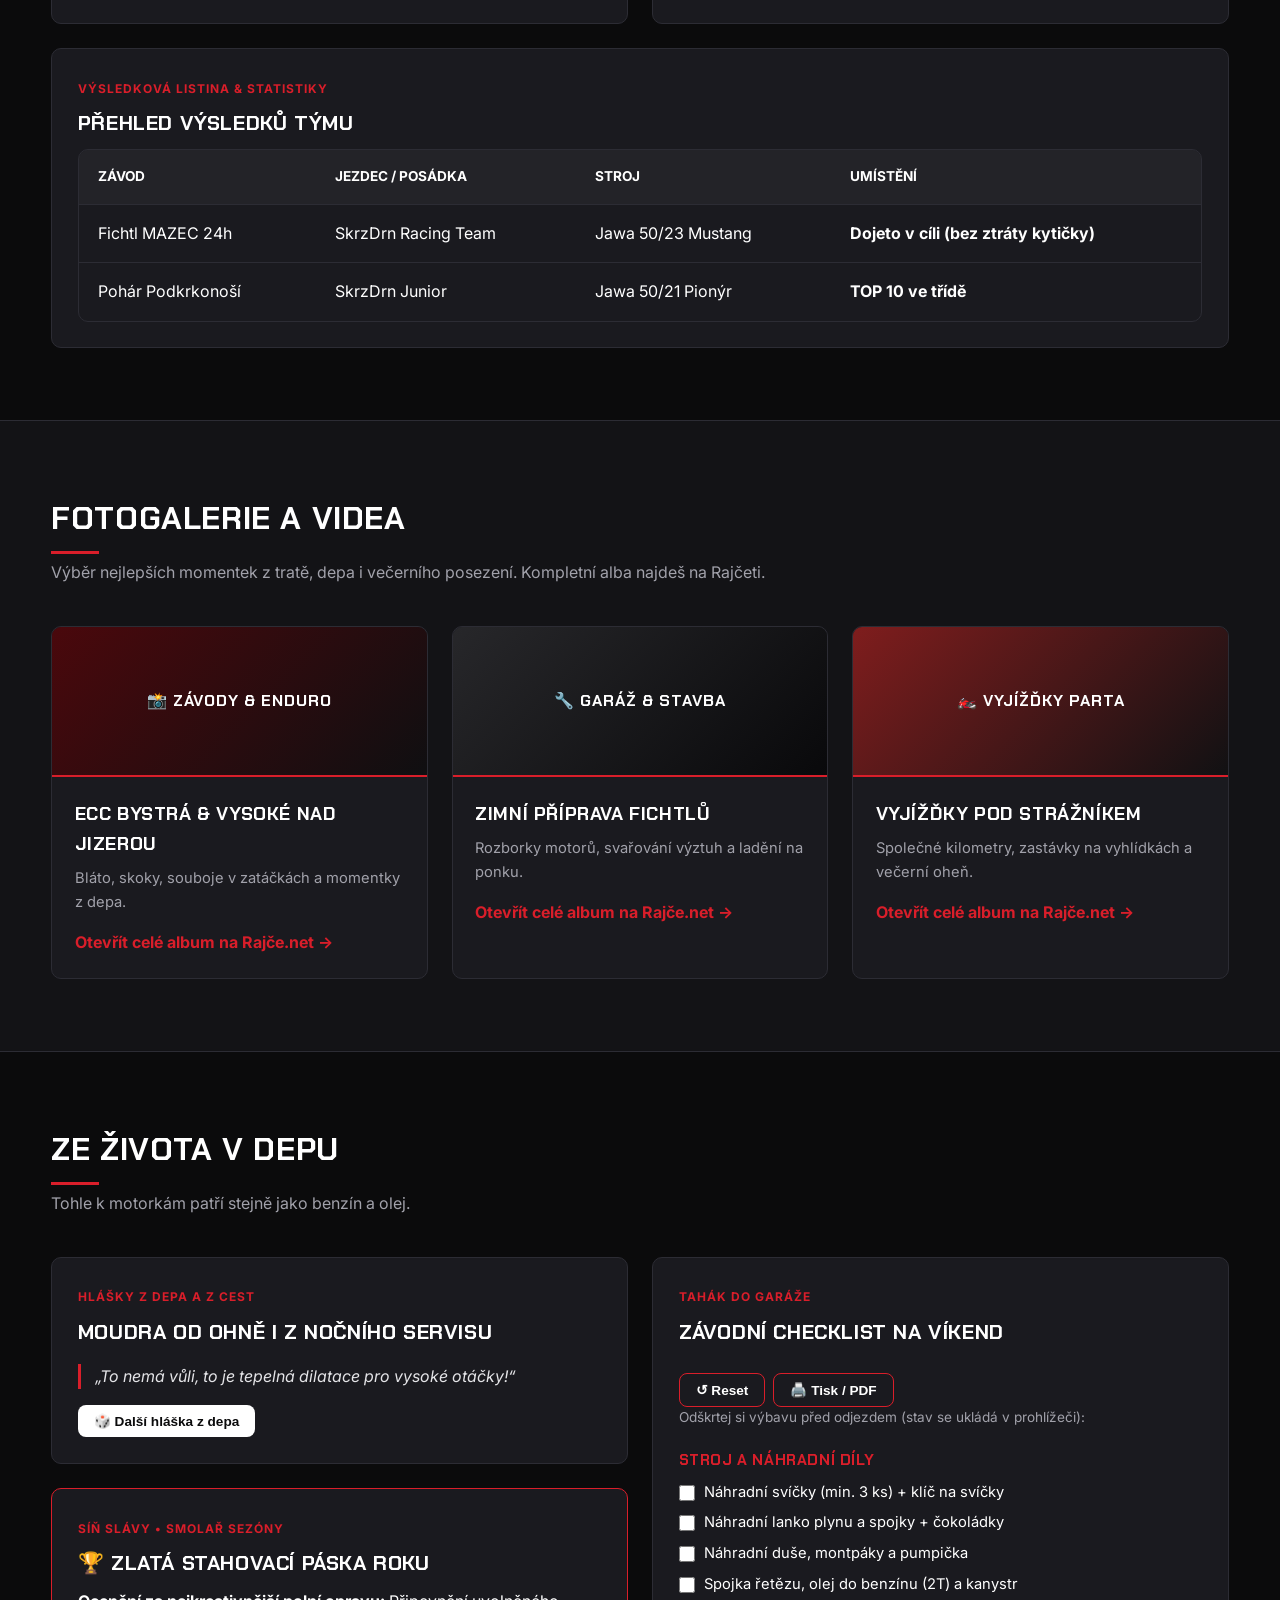
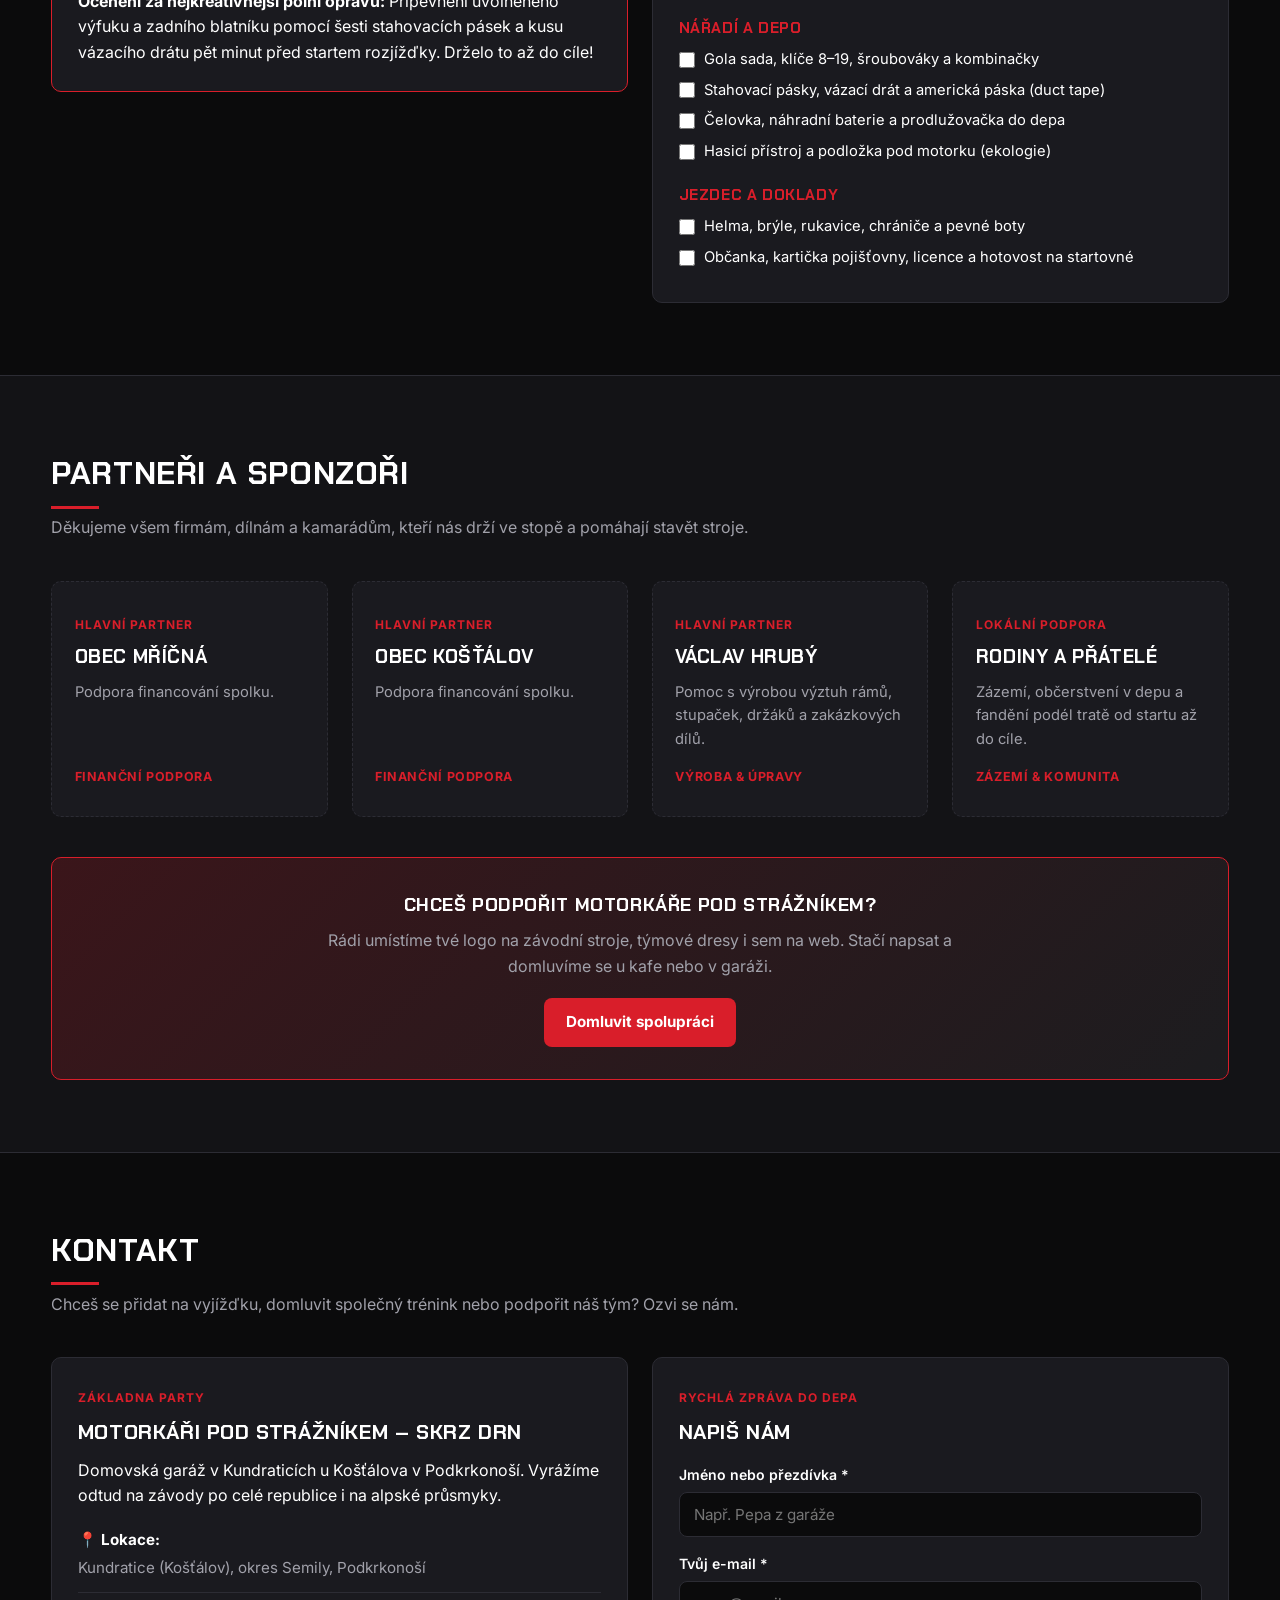
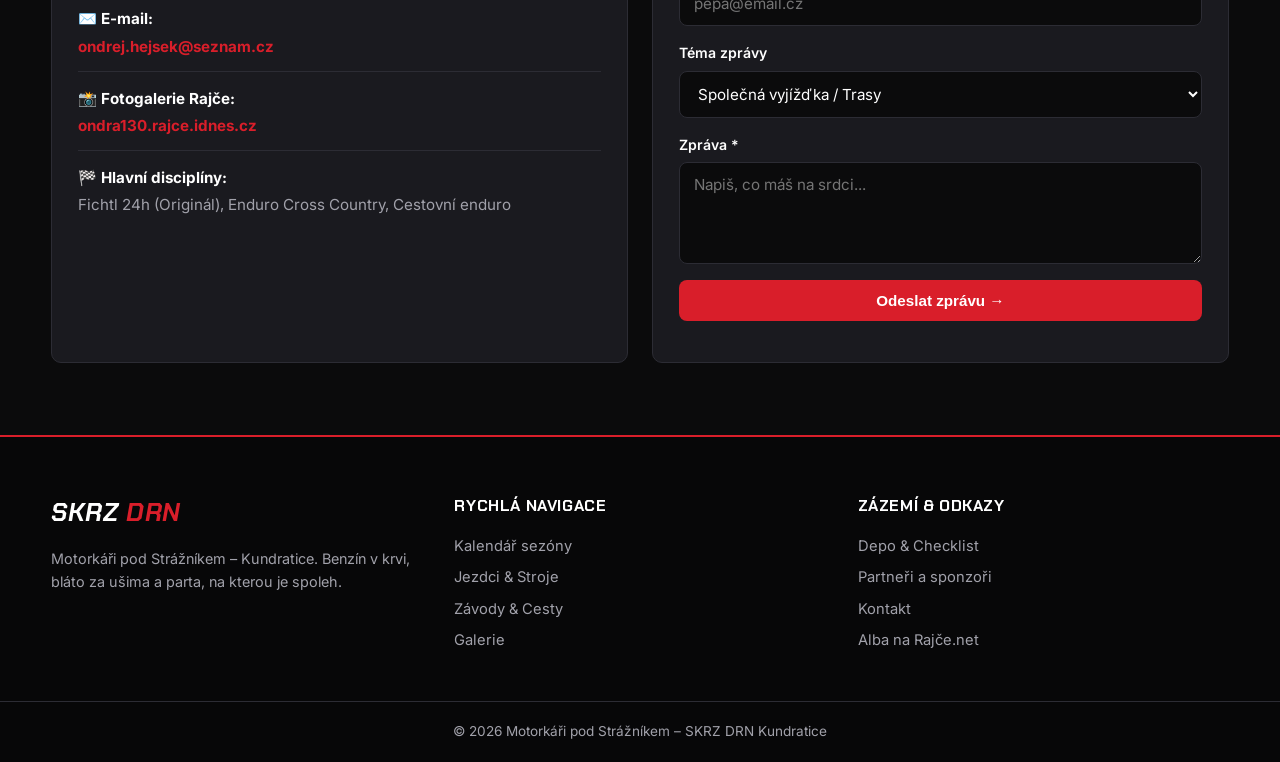
==== commit a87a7224: "v2" ====
--- a/index.html
+++ b/index.html
@@ -18,7 +18,7 @@
     <!-- Vyskakovací okno: Web ve vývoji -->
     <div id="devModal" class="dev-modal-overlay" role="dialog" aria-modal="true" aria-labelledby="devModalTitle">
         <div class="dev-modal-box">
-            <span class="badge">• GARÁŽ &amp; LADĚNÍ WEBU •</span>
+            <span class="badge">•LADĚNÍ WEBU •</span>
             <h2 id="devModalTitle">WEB JE PRÁVĚ <span class="red">VE VÝVOJI</span></h2>
             <p>
                 Právě na stránkách <strong>Motorkáři pod Strážníkem – SKRZ DRN</strong> ještě dotahujeme poslední šrouby, 
